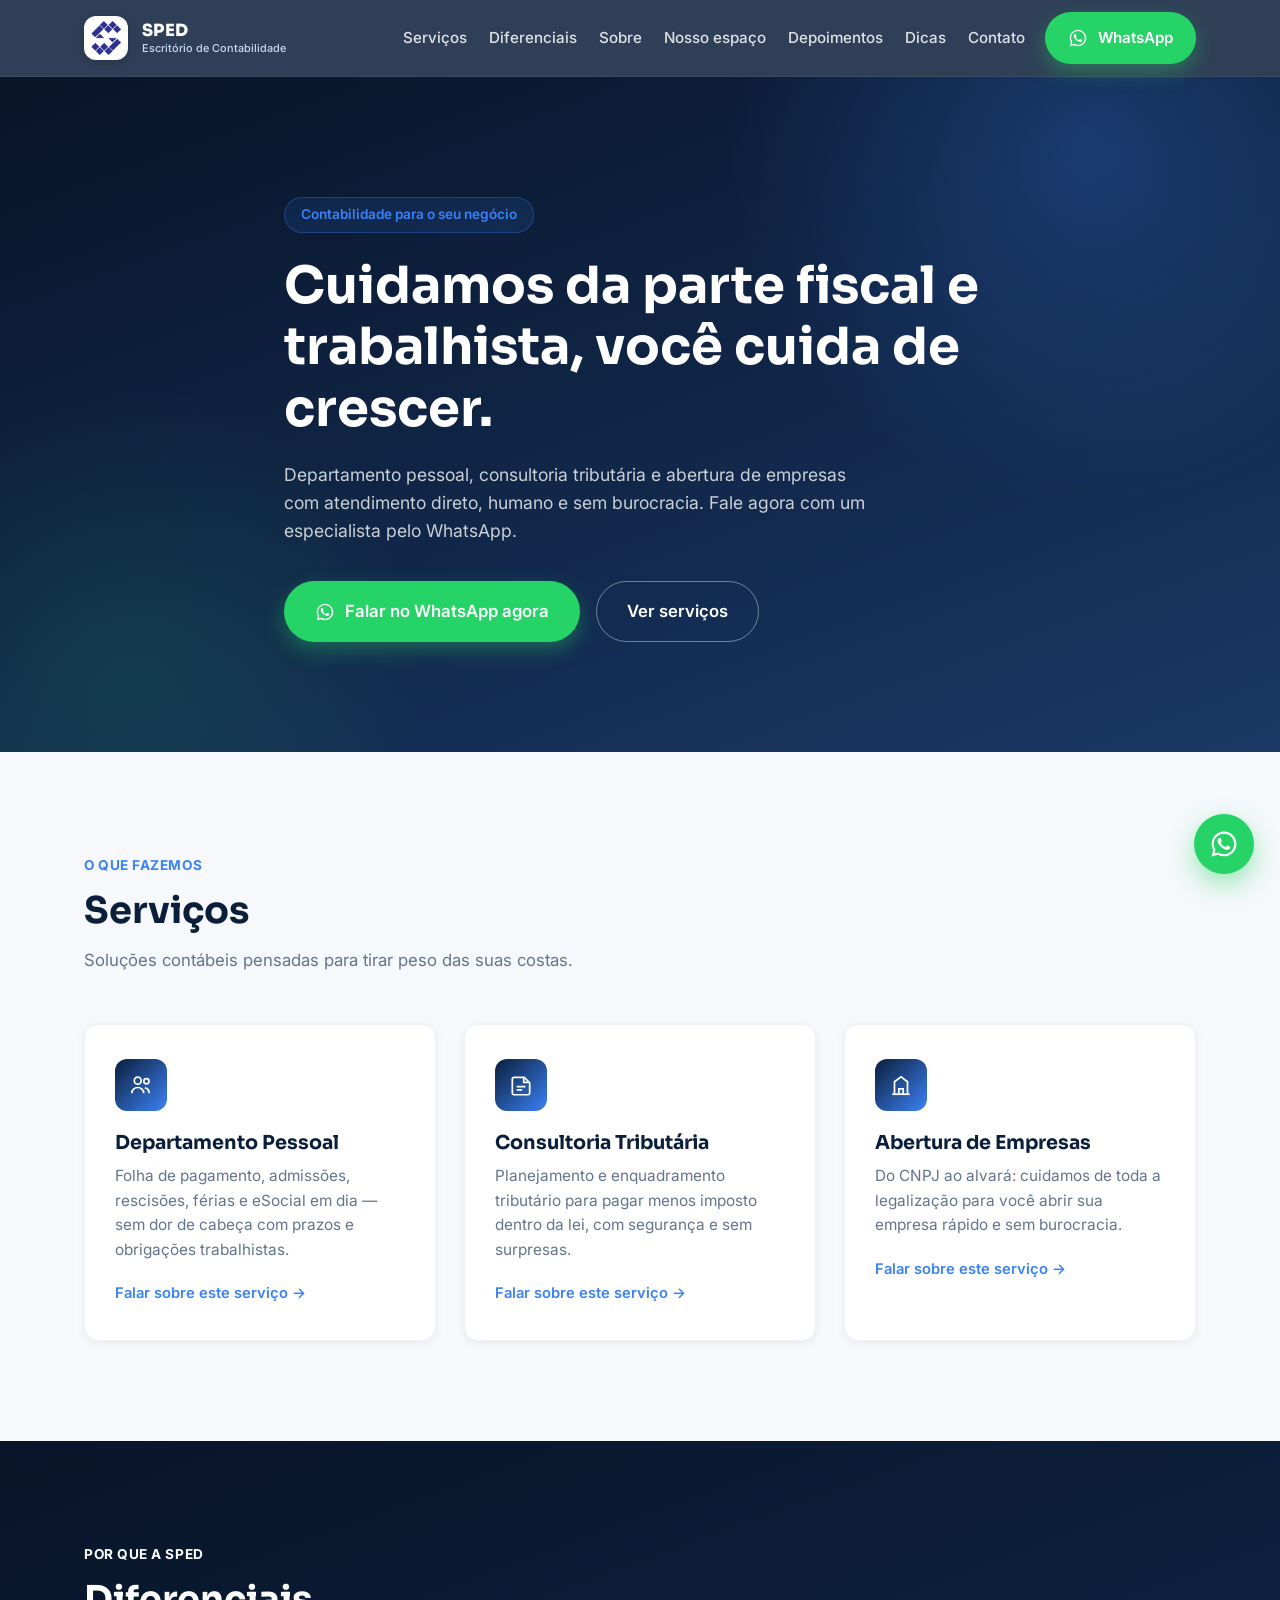
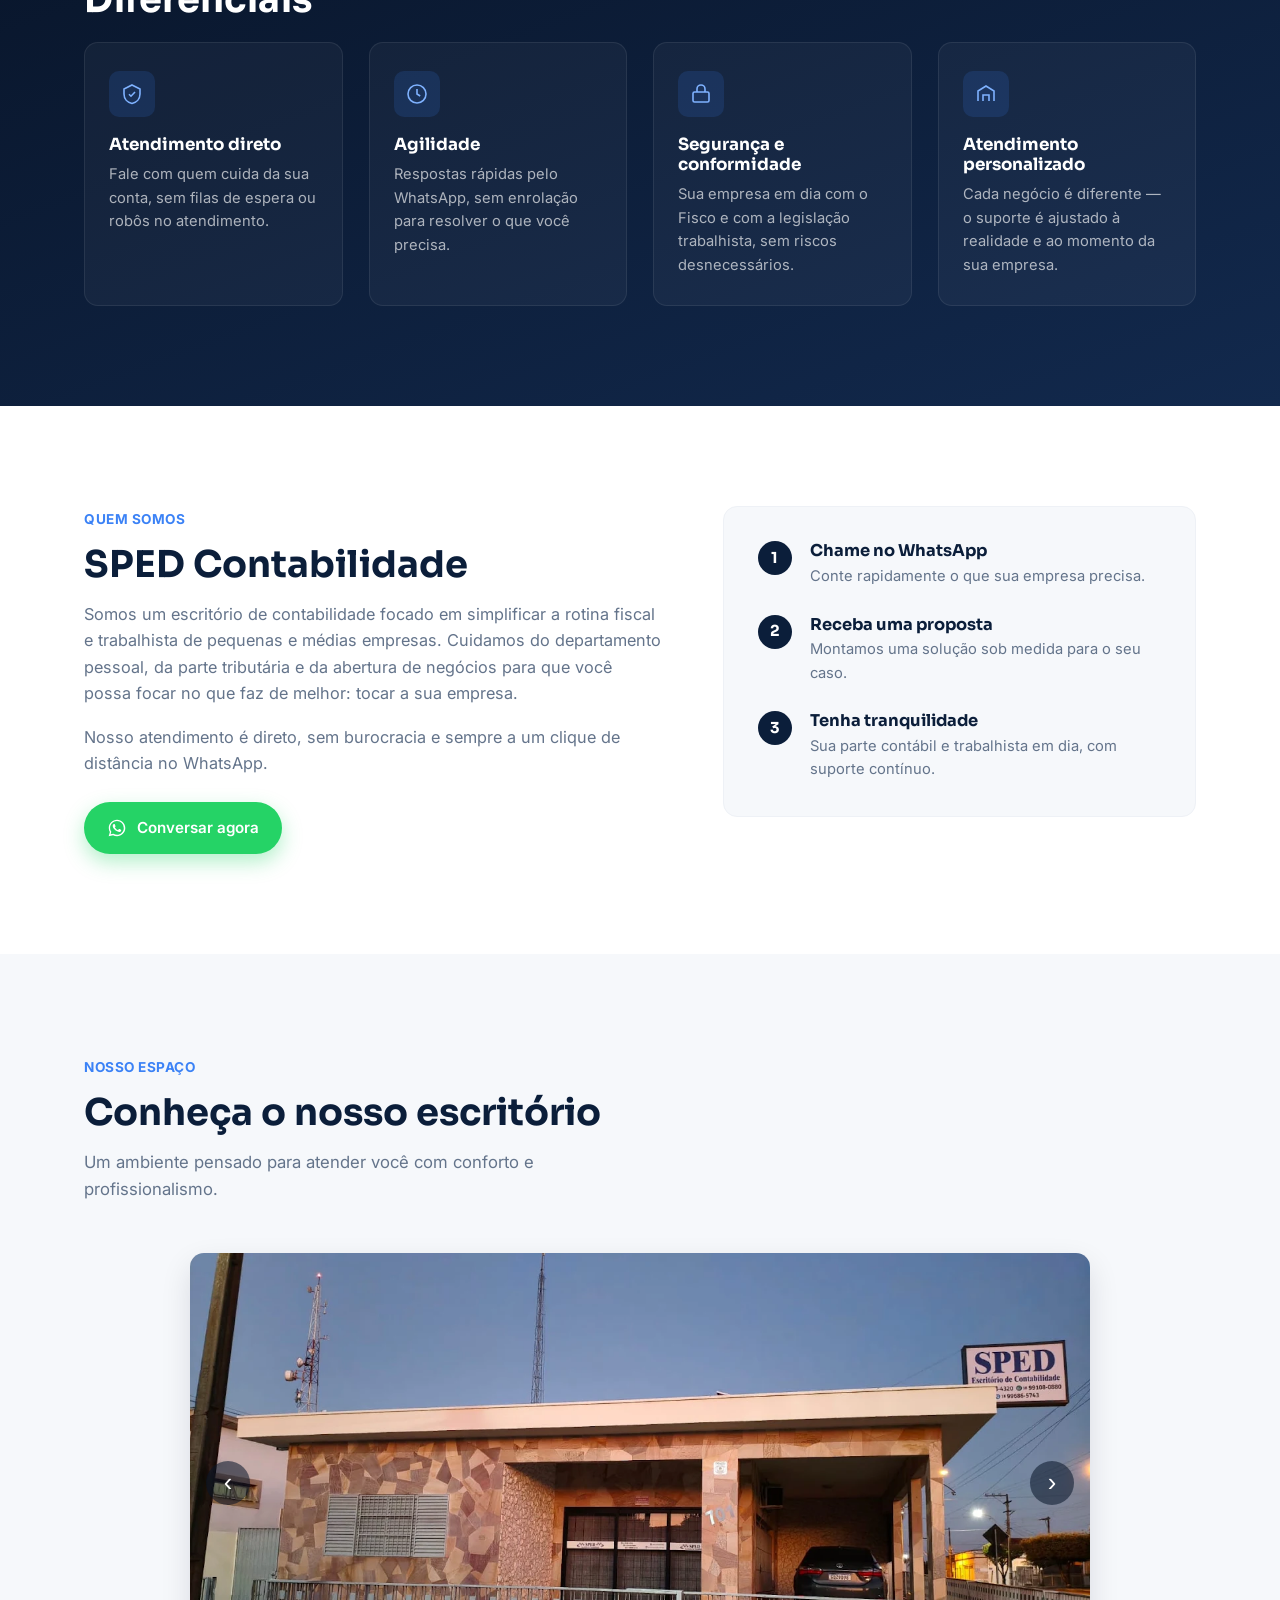
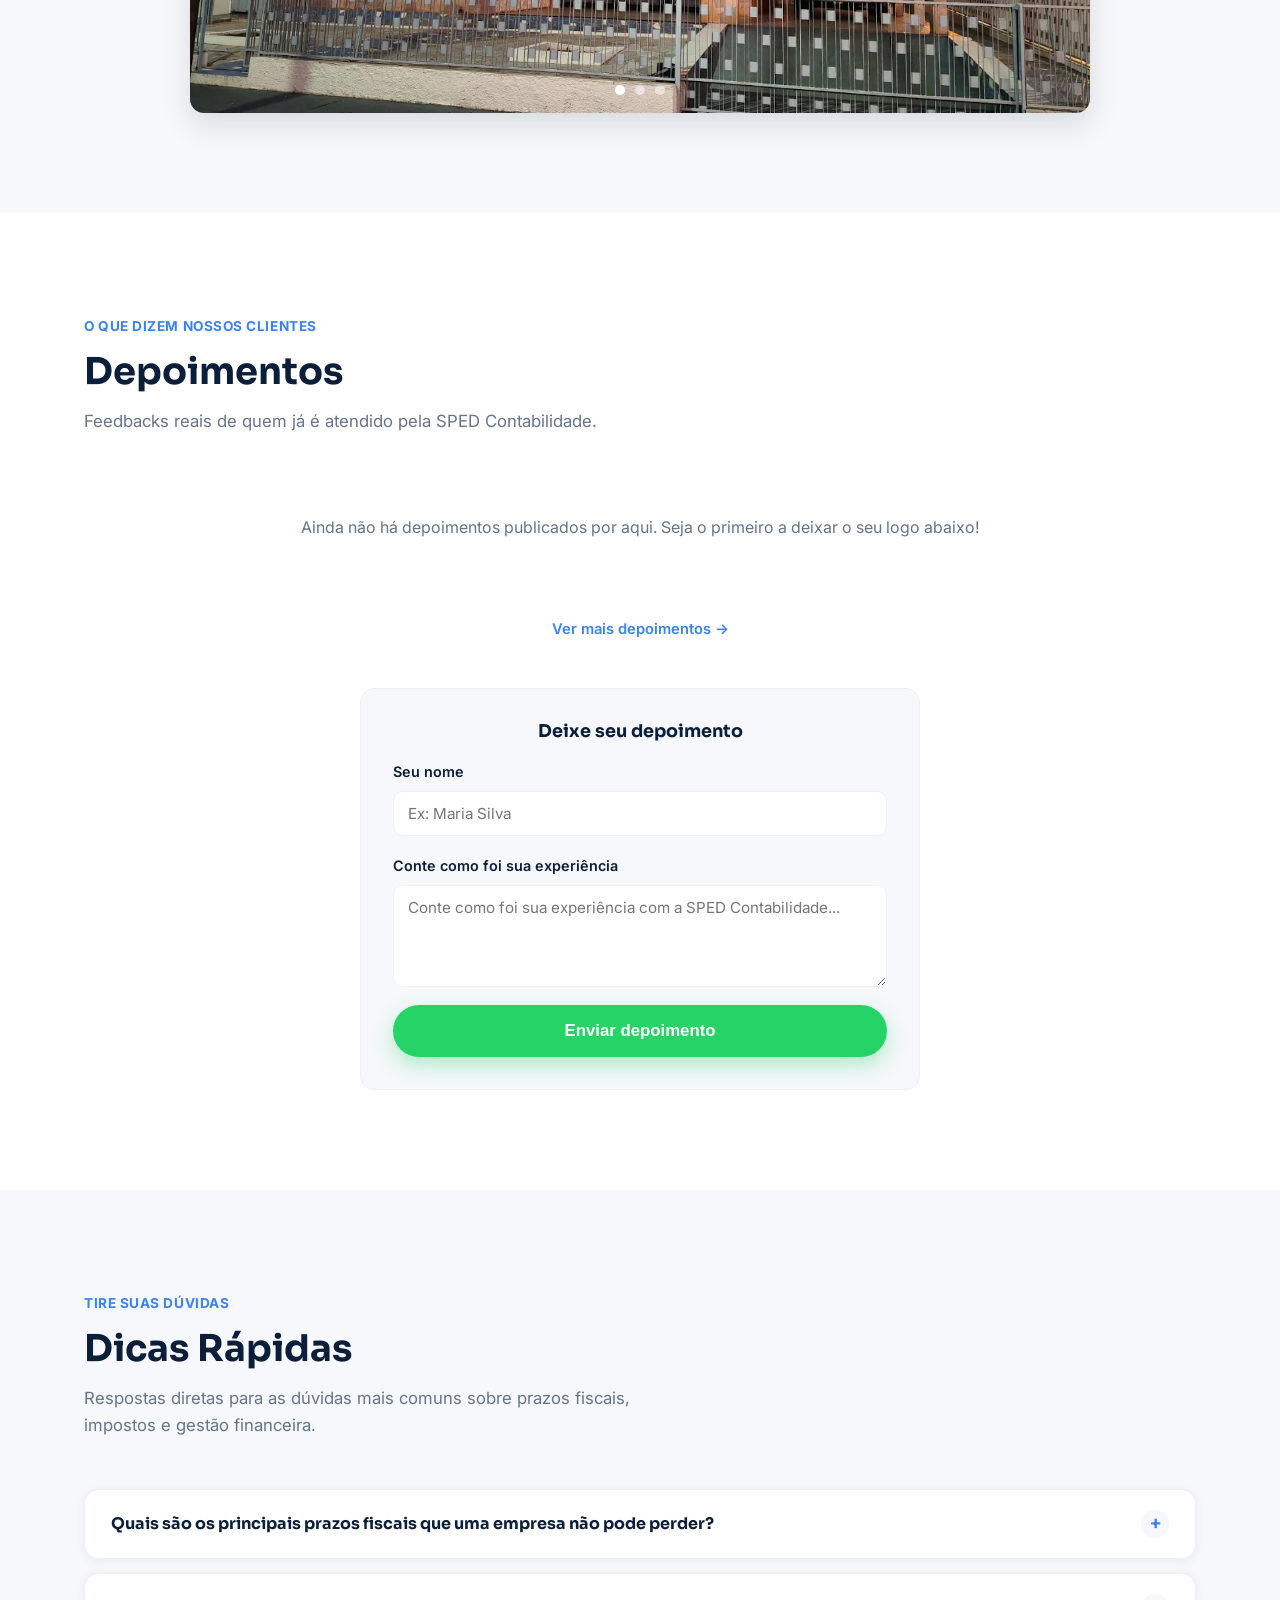
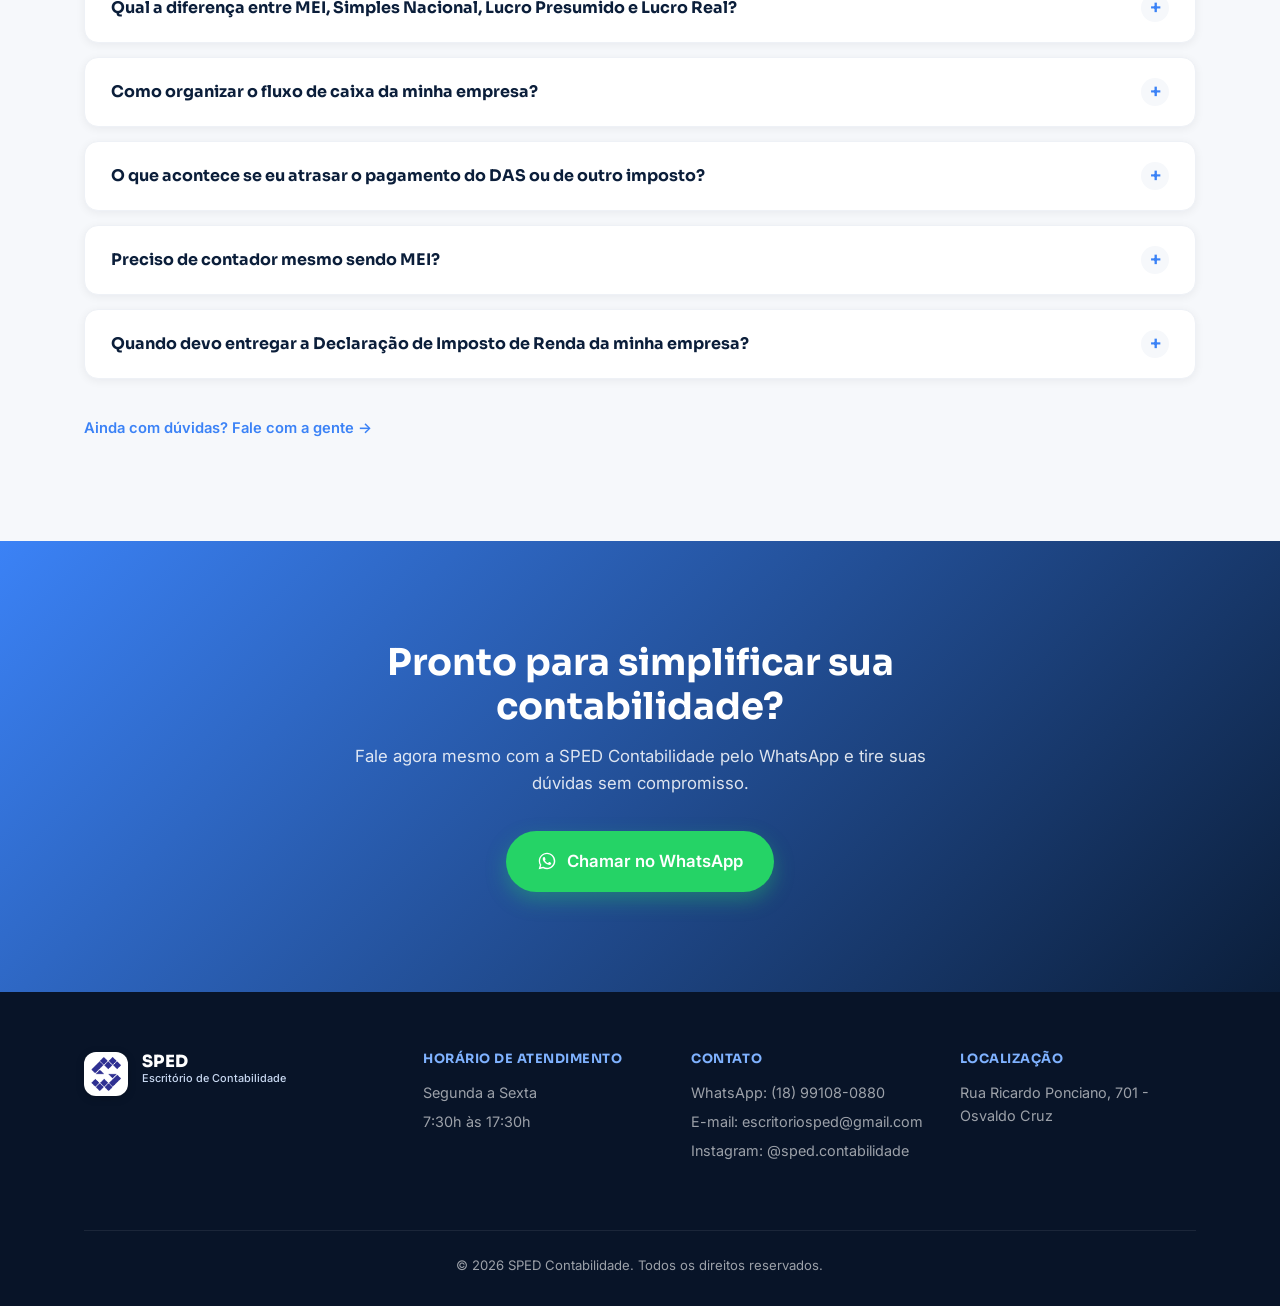
==== index.html @ 9be1713f "Primeiro Commit - SPED" ====
<!DOCTYPE html>
<html lang="pt-BR">

<head>
  <meta charset="UTF-8">
  <meta name="viewport" content="width=device-width, initial-scale=1.0">
  <title>SPED Contabilidade | Contabilidade, Departamento Pessoal e Abertura de Empresas</title>
  <meta name="description"
    content="SPED Contabilidade: departamento pessoal, consultoria tributária e abertura de empresas com atendimento direto pelo WhatsApp.">
  <link rel="icon" href="assets/img/favicon.png" type="image/png">
  <link rel="preconnect" href="https://fonts.googleapis.com">
  <link rel="preconnect" href="https://fonts.gstatic.com" crossorigin>
  <link href="https://fonts.googleapis.com/css2?family=Sora:wght@600;700;800&family=Inter:wght@400;500;600&display=swap"
    rel="stylesheet">
  <link rel="stylesheet" href="css/style.css">
  <script type="application/ld+json">
{
  "@context": "https://schema.org",
  "@type": "FAQPage",
  "mainEntity": [
    {
      "@type": "Question",
      "name": "Quais são os principais prazos fiscais que uma empresa não pode perder?",
      "acceptedAnswer": {
        "@type": "Answer",
        "text": "O DAS do Simples Nacional vence todo dia 20, o FGTS até o dia 7 e a DCTFWeb e o eSocial têm prazos mensais específicos. Perder essas datas gera multa e juros — por isso vale ter um contador acompanhando o calendário fiscal da sua empresa."
      }
    },
    {
      "@type": "Question",
      "name": "Qual a diferença entre MEI, Simples Nacional, Lucro Presumido e Lucro Real?",
      "acceptedAnswer": {
        "@type": "Answer",
        "text": "São regimes tributários com regras e limites de faturamento diferentes. O MEI é para quem fatura até R$ 81 mil por ano; o Simples Nacional atende empresas de menor porte com alíquotas reduzidas; Lucro Presumido e Lucro Real são indicados para empresas maiores. Escolher o enquadramento certo pode representar uma economia real de impostos."
      }
    },
    {
      "@type": "Question",
      "name": "Como organizar o fluxo de caixa da minha empresa?",
      "acceptedAnswer": {
        "@type": "Answer",
        "text": "Separe as contas pessoais das da empresa, registre todas as entradas e saídas diariamente e projete os próximos 30 a 60 dias. Isso evita surpresas no caixa e ajuda a planejar pagamentos e investimentos com mais segurança."
      }
    },
    {
      "@type": "Question",
      "name": "O que acontece se eu atrasar o pagamento do DAS ou de outro imposto?",
      "acceptedAnswer": {
        "@type": "Answer",
        "text": "Incidem multa de mora (que pode chegar a 20% do valor) e juros pela taxa Selic, além do risco de exclusão do Simples Nacional em caso de atrasos recorrentes. Quanto antes regularizar, menor o valor final a pagar."
      }
    },
    {
      "@type": "Question",
      "name": "Preciso de contador mesmo sendo MEI?",
      "acceptedAnswer": {
        "@type": "Answer",
        "text": "Não é obrigatório, mas é altamente recomendado. Um contador ajuda a evitar erros na Declaração Anual do MEI (DASN-SIMEI), identifica o momento certo de migrar para outro regime e evita problemas com o Fisco."
      }
    },
    {
      "@type": "Question",
      "name": "Quando devo entregar a Declaração de Imposto de Renda da minha empresa?",
      "acceptedAnswer": {
        "@type": "Answer",
        "text": "A ECF (Escrituração Contábil Fiscal) geralmente é entregue até o último dia útil de julho do ano seguinte ao ano-calendário. Empresas do Simples Nacional têm declarações próprias com prazos ao longo do ano — o ideal é ter um contador cuidando desse calendário para você."
      }
    }
  ]
}
</script>
</head>

<body>

  <header class="site-header" id="header">
    <div class="container header-inner">
      <a href="#topo" class="logo">
        <span class="logo-badge">
          <img src="assets/img/logo-mark-real.png" alt="" class="logo-icon">
        </span>
        <span class="logo-text-group">
          <span class="logo-title">SPED</span>
          <span class="logo-subtitle">Escritório de Contabilidade</span>
        </span>
      </a>

      <nav class="main-nav" id="main-nav">
        <a href="#servicos">Serviços</a>
        <a href="#diferenciais">Diferenciais</a>
        <a href="#sobre">Sobre</a>
        <a href="#galeria">Nosso espaço</a>
        <a href="#depoimentos">Depoimentos</a>
        <a href="#dicas">Dicas</a>
        <a href="#contato">Contato</a>
      </nav>

      <a href="#" class="btn btn-whatsapp btn-header" data-whatsapp-btn
        data-message="Olá! Vim pelo site e gostaria de falar com a SPED Contabilidade.">
        <svg class="icon-wa" viewBox="0 0 24 24" fill="currentColor" aria-hidden="true">
          <path
            d="M12.04 2C6.58 2 2.13 6.45 2.13 11.91c0 1.75.46 3.46 1.33 4.96L2 22l5.25-1.38a9.9 9.9 0 0 0 4.79 1.22h.01c5.46 0 9.91-4.45 9.91-9.91C21.96 6.45 17.5 2 12.04 2zm0 18.13c-1.5 0-2.97-.4-4.25-1.16l-.3-.18-3.12.82.83-3.04-.2-.31a8.18 8.18 0 0 1-1.26-4.35c0-4.52 3.68-8.2 8.2-8.2 2.19 0 4.25.85 5.8 2.4a8.14 8.14 0 0 1 2.4 5.8c0 4.52-3.68 8.22-8.1 8.22zm4.5-6.14c-.25-.12-1.47-.72-1.7-.8-.23-.09-.4-.12-.56.12-.17.25-.65.8-.8.96-.15.17-.3.19-.55.06-.25-.12-1.06-.39-2.02-1.24-.75-.66-1.25-1.48-1.4-1.73-.15-.25-.02-.38.11-.5.11-.11.25-.3.37-.44.12-.15.16-.25.25-.42.08-.17.04-.31-.02-.44-.06-.12-.56-1.36-.77-1.86-.2-.48-.41-.42-.56-.43h-.48c-.17 0-.44.06-.67.31-.23.25-.87.85-.87 2.08 0 1.23.9 2.42 1.02 2.58.12.17 1.77 2.7 4.29 3.79.6.26 1.07.42 1.43.53.6.19 1.15.16 1.58.1.48-.07 1.47-.6 1.68-1.18.21-.58.21-1.07.15-1.18-.06-.11-.23-.17-.48-.29z" />
        </svg>
        <span>WhatsApp</span>
      </a>

      <button class="nav-toggle" id="nav-toggle" aria-label="Abrir menu" aria-expanded="false">
        <span></span><span></span><span></span>
      </button>
    </div>
  </header>

  <main id="topo">

    <!-- HERO -->
    <section class="hero">
      <div class="hero-bg" aria-hidden="true"></div>
      <div class="container hero-inner">
        <span class="eyebrow">Contabilidade para o seu negócio</span>
        <h1>Cuidamos da parte fiscal e trabalhista, você cuida de crescer.</h1>
        <p class="hero-sub">
          Departamento pessoal, consultoria tributária e abertura de empresas com atendimento
          direto, humano e sem burocracia. Fale agora com um especialista pelo WhatsApp.
        </p>
        <div class="hero-actions">
          <a href="#" class="btn btn-whatsapp btn-lg" data-whatsapp-btn
            data-message="Olá! Vim pelo site e gostaria de saber mais sobre os serviços da SPED Contabilidade.">
            <svg class="icon-wa" viewBox="0 0 24 24" fill="currentColor" aria-hidden="true">
              <path
                d="M12.04 2C6.58 2 2.13 6.45 2.13 11.91c0 1.75.46 3.46 1.33 4.96L2 22l5.25-1.38a9.9 9.9 0 0 0 4.79 1.22h.01c5.46 0 9.91-4.45 9.91-9.91C21.96 6.45 17.5 2 12.04 2zm0 18.13c-1.5 0-2.97-.4-4.25-1.16l-.3-.18-3.12.82.83-3.04-.2-.31a8.18 8.18 0 0 1-1.26-4.35c0-4.52 3.68-8.2 8.2-8.2 2.19 0 4.25.85 5.8 2.4a8.14 8.14 0 0 1 2.4 5.8c0 4.52-3.68 8.22-8.1 8.22zm4.5-6.14c-.25-.12-1.47-.72-1.7-.8-.23-.09-.4-.12-.56.12-.17.25-.65.8-.8.96-.15.17-.3.19-.55.06-.25-.12-1.06-.39-2.02-1.24-.75-.66-1.25-1.48-1.4-1.73-.15-.25-.02-.38.11-.5.11-.11.25-.3.37-.44.12-.15.16-.25.25-.42.08-.17.04-.31-.02-.44-.06-.12-.56-1.36-.77-1.86-.2-.48-.41-.42-.56-.43h-.48c-.17 0-.44.06-.67.31-.23.25-.87.85-.87 2.08 0 1.23.9 2.42 1.02 2.58.12.17 1.77 2.7 4.29 3.79.6.26 1.07.42 1.43.53.6.19 1.15.16 1.58.1.48-.07 1.47-.6 1.68-1.18.21-.58.21-1.07.15-1.18-.06-.11-.23-.17-.48-.29z" />
            </svg>
            <span>Falar no WhatsApp agora</span>
          </a>
          <a href="#servicos" class="btn btn-ghost btn-lg">Ver serviços</a>
        </div>
      </div>
    </section>

    <!-- SERVIÇOS -->
    <section class="servicos" id="servicos">
      <div class="container">
        <span class="section-tag">O que fazemos</span>
        <h2>Serviços</h2>
        <p class="section-sub">Soluções contábeis pensadas para tirar peso das suas costas.</p>

        <div class="cards-grid">

          <article class="card">
            <div class="card-icon">
              <svg viewBox="0 0 24 24" fill="none" stroke="currentColor" stroke-width="1.6" aria-hidden="true">
                <circle cx="9" cy="8" r="3.2" />
                <path d="M3.5 19.5c0-3 2.5-5.2 5.5-5.2s5.5 2.2 5.5 5.2" />
                <circle cx="17" cy="8.5" r="2.4" />
                <path d="M15.5 14.6c2.4.4 4 2.4 4 4.9" />
              </svg>
            </div>
            <h3>Departamento Pessoal</h3>
            <p>Folha de pagamento, admissões, rescisões, férias e eSocial em dia — sem dor de cabeça com prazos e
              obrigações trabalhistas.</p>
            <a href="#" class="card-link" data-whatsapp-btn
              data-message="Olá! Quero saber mais sobre o serviço de Departamento Pessoal.">Falar sobre este serviço
              →</a>
          </article>

          <article class="card">
            <div class="card-icon">
              <svg viewBox="0 0 24 24" fill="none" stroke="currentColor" stroke-width="1.6" aria-hidden="true">
                <path
                  d="M4 19.5V6.5a1.5 1.5 0 0 1 1.5-1.5H15l5 5v9.5a1.5 1.5 0 0 1-1.5 1.5h-13A1.5 1.5 0 0 1 4 19.5Z" />
                <path d="M14.5 5v4.5H19" />
                <path d="M8 13.5h8M8 16.5h5" />
              </svg>
            </div>
            <h3>Consultoria Tributária</h3>
            <p>Planejamento e enquadramento tributário para pagar menos imposto dentro da lei, com segurança e sem
              surpresas.</p>
            <a href="#" class="card-link" data-whatsapp-btn
              data-message="Olá! Quero saber mais sobre Consultoria Tributária.">Falar sobre este serviço →</a>
          </article>

          <article class="card">
            <div class="card-icon">
              <svg viewBox="0 0 24 24" fill="none" stroke="currentColor" stroke-width="1.6" aria-hidden="true">
                <path d="M4 20.5h16" />
                <path d="M6 20.5V9l6-4.5 6 4.5v11.5" />
                <path d="M10 20.5v-5h4v5" />
              </svg>
            </div>
            <h3>Abertura de Empresas</h3>
            <p>Do CNPJ ao alvará: cuidamos de toda a legalização para você abrir sua empresa rápido e sem burocracia.
            </p>
            <a href="#" class="card-link" data-whatsapp-btn
              data-message="Olá! Quero saber mais sobre Abertura de Empresas.">Falar sobre este serviço →</a>
          </article>

        </div>
      </div>
    </section>

    <!-- DIFERENCIAIS -->
    <section class="diferenciais" id="diferenciais">
      <div class="container">
        <span class="section-tag section-tag-light">Por que a SPED</span>
        <h2>Diferenciais</h2>

        <div class="diff-grid">
          <div class="diff-item">
            <div class="diff-icon">
              <svg viewBox="0 0 24 24" fill="none" stroke="currentColor" stroke-width="1.6">
                <path d="M12 3l8 4v5c0 5-3.5 8.5-8 9.5-4.5-1-8-4.5-8-9.5V7l8-4Z" />
                <path d="M9 12.2l2 2 4-4.2" />
              </svg>
            </div>
            <h3>Atendimento direto</h3>
            <p>Fale com quem cuida da sua conta, sem filas de espera ou robôs no atendimento.</p>
          </div>

          <div class="diff-item">
            <div class="diff-icon">
              <svg viewBox="0 0 24 24" fill="none" stroke="currentColor" stroke-width="1.6">
                <circle cx="12" cy="12" r="9" />
                <path d="M12 7v5l3.2 2" />
              </svg>
            </div>
            <h3>Agilidade</h3>
            <p>Respostas rápidas pelo WhatsApp, sem enrolação para resolver o que você precisa.</p>
          </div>

          <div class="diff-item">
            <div class="diff-icon">
              <svg viewBox="0 0 24 24" fill="none" stroke="currentColor" stroke-width="1.6">
                <rect x="4" y="10" width="16" height="10" rx="1.5" />
                <path d="M8 10V7a4 4 0 0 1 8 0v3" />
              </svg>
            </div>
            <h3>Segurança e conformidade</h3>
            <p>Sua empresa em dia com o Fisco e com a legislação trabalhista, sem riscos desnecessários.</p>
          </div>

          <div class="diff-item">
            <div class="diff-icon">
              <svg viewBox="0 0 24 24" fill="none" stroke="currentColor" stroke-width="1.6">
                <path d="M4 19V9l8-5 8 5v10" />
                <path d="M9 19v-6h6v6" />
              </svg>
            </div>
            <h3>Atendimento personalizado</h3>
            <p>Cada negócio é diferente — o suporte é ajustado à realidade e ao momento da sua empresa.</p>
          </div>
        </div>
      </div>
    </section>

    <!-- SOBRE -->
    <section class="sobre" id="sobre">
      <div class="container">

        <div class="sobre-inner">
          <div class="sobre-text">
            <span class="section-tag">Quem somos</span>
            <h2>SPED Contabilidade</h2>
            <p>
              Somos um escritório de contabilidade focado em simplificar a rotina fiscal e trabalhista
              de pequenas e médias empresas. Cuidamos do departamento pessoal, da parte tributária e da
              abertura de negócios para que você possa focar no que faz de melhor: tocar a sua empresa.
            </p>
            <p>
              Nosso atendimento é direto, sem burocracia e sempre a um clique de distância no WhatsApp.
            </p>
            <a href="#" class="btn btn-whatsapp" data-whatsapp-btn
              data-message="Olá! Gostaria de conhecer melhor a SPED Contabilidade.">
              <svg class="icon-wa" viewBox="0 0 24 24" fill="currentColor" aria-hidden="true">
                <path
                  d="M12.04 2C6.58 2 2.13 6.45 2.13 11.91c0 1.75.46 3.46 1.33 4.96L2 22l5.25-1.38a9.9 9.9 0 0 0 4.79 1.22h.01c5.46 0 9.91-4.45 9.91-9.91C21.96 6.45 17.5 2 12.04 2zm0 18.13c-1.5 0-2.97-.4-4.25-1.16l-.3-.18-3.12.82.83-3.04-.2-.31a8.18 8.18 0 0 1-1.26-4.35c0-4.52 3.68-8.2 8.2-8.2 2.19 0 4.25.85 5.8 2.4a8.14 8.14 0 0 1 2.4 5.8c0 4.52-3.68 8.22-8.1 8.22zm4.5-6.14c-.25-.12-1.47-.72-1.7-.8-.23-.09-.4-.12-.56.12-.17.25-.65.8-.8.96-.15.17-.3.19-.55.06-.25-.12-1.06-.39-2.02-1.24-.75-.66-1.25-1.48-1.4-1.73-.15-.25-.02-.38.11-.5.11-.11.25-.3.37-.44.12-.15.16-.25.25-.42.08-.17.04-.31-.02-.44-.06-.12-.56-1.36-.77-1.86-.2-.48-.41-.42-.56-.43h-.48c-.17 0-.44.06-.67.31-.23.25-.87.85-.87 2.08 0 1.23.9 2.42 1.02 2.58.12.17 1.77 2.7 4.29 3.79.6.26 1.07.42 1.43.53.6.19 1.15.16 1.58.1.48-.07 1.47-.6 1.68-1.18.21-.58.21-1.07.15-1.18-.06-.11-.23-.17-.48-.29z" />
              </svg>
              <span>Conversar agora</span>
            </a>
          </div>

          <div class="sobre-steps">
            <div class="step">
              <span class="step-num">1</span>
              <div>
                <h4>Chame no WhatsApp</h4>
                <p>Conte rapidamente o que sua empresa precisa.</p>
              </div>
            </div>
            <div class="step">
              <span class="step-num">2</span>
              <div>
                <h4>Receba uma proposta</h4>
                <p>Montamos uma solução sob medida para o seu caso.</p>
              </div>
            </div>
            <div class="step">
              <span class="step-num">3</span>
              <div>
                <h4>Tenha tranquilidade</h4>
                <p>Sua parte contábil e trabalhista em dia, com suporte contínuo.</p>
              </div>
            </div>
          </div>
        </div>
      </div>
    </section>

    <!-- GALERIA / CARROSSEL -->
    <section class="galeria" id="galeria">
      <div class="container">
        <span class="section-tag">Nosso espaço</span>
        <h2>Conheça o nosso escritório</h2>
        <p class="section-sub">Um ambiente pensado para atender você com conforto e profissionalismo.</p>

        <div class="carrossel" id="carrossel">
          <div class="carrossel-track" id="carrossel-track">
            <div class="carrossel-slide">
              <img src="assets/img/frente-escritorio.png" alt="Fachada do escritório SPED Contabilidade" loading="lazy">
            </div>
            <div class="carrossel-slide">
              <img src="assets/img/nosso-time.jpg" alt="Equipe da SPED Contabilidade" loading="lazy">
            </div>
            <div class="carrossel-slide">
              <img src="assets/img/banner-vertical.png" alt="Recepção do escritório SPED Contabilidade" loading="lazy">
            </div>
          </div>

          <button class="carrossel-btn carrossel-prev" id="carrossel-prev" aria-label="Foto anterior">‹</button>
          <button class="carrossel-btn carrossel-next" id="carrossel-next" aria-label="Próxima foto">›</button>

          <div class="carrossel-dots" id="carrossel-dots">
            <button class="carrossel-dot active" data-index="0" aria-label="Ir para foto 1"></button>
            <button class="carrossel-dot" data-index="1" aria-label="Ir para foto 2"></button>
            <button class="carrossel-dot" data-index="2" aria-label="Ir para foto 3"></button>
          </div>
        </div>
      </div>
    </section>

    <!-- DEPOIMENTOS -->
    <section class="depoimentos" id="depoimentos">
      <div class="container">
        <span class="section-tag">O que dizem nossos clientes</span>
        <h2>Depoimentos</h2>
        <p class="section-sub">Feedbacks reais de quem já é atendido pela SPED Contabilidade.</p>

        <div class="depoimentos-grid" id="depoimentos-grid">
          <p class="depoimentos-empty" id="depoimentos-empty">Ainda não há depoimentos publicados por aqui. Seja o
            primeiro a deixar o seu logo abaixo!</p>
        </div>

        <button type="button" class="card-link depoimentos-ver-mais" id="depoimentos-ver-mais" hidden>Ver mais
          depoimentos →</button>

        <div class="depoimento-form-box">
          <h3>Deixe seu depoimento</h3>
          <form id="depoimento-form" class="depoimento-form">
            <div class="depoimento-field">
              <label for="depoimento-nome">Seu nome</label>
              <input type="text" id="depoimento-nome" placeholder="Ex: Maria Silva" required>
            </div>
            <div class="depoimento-field">
              <label for="depoimento-texto">Conte como foi sua experiência</label>
              <textarea id="depoimento-texto" rows="4"
                placeholder="Conte como foi sua experiência com a SPED Contabilidade..." required></textarea>
            </div>
            <button type="submit" class="btn btn-whatsapp btn-lg depoimento-btn">Enviar depoimento</button>
          </form>
          <p class="depoimento-form-status" id="depoimento-form-status" hidden>Obrigado! Seu depoimento foi enviado.
          </p>
        </div>
      </div>
    </section>

    <!-- DICAS RÁPIDAS / FAQ -->
    <section class="dicas">
      <div class="container">
        <span class="section-tag">Tire suas dúvidas</span>
        <h2>Dicas Rápidas</h2>
        <p class="section-sub">Respostas diretas para as dúvidas mais comuns sobre prazos fiscais, impostos e gestão
          financeira.</p>

        <div class="faq-list">
          <details class="faq-item">
            <summary>Quais são os principais prazos fiscais que uma empresa não pode perder?<span
                class="faq-icon">+</span></summary>
            <p>O DAS do Simples Nacional vence todo dia 20, o FGTS até o dia 7 e a DCTFWeb e o eSocial têm prazos
              mensais específicos. Perder essas datas gera multa e juros — por isso vale ter um contador acompanhando o
              calendário fiscal da sua empresa.</p>
          </details>

          <details class="faq-item">
            <summary>Qual a diferença entre MEI, Simples Nacional, Lucro Presumido e Lucro Real?<span
                class="faq-icon">+</span></summary>
            <p>São regimes tributários com regras e limites de faturamento diferentes. O MEI é para quem fatura até R$
              81 mil por ano; o Simples Nacional atende empresas de menor porte com alíquotas reduzidas; Lucro Presumido
              e Lucro Real são indicados para empresas maiores. Escolher o enquadramento certo pode representar uma
              economia real de impostos.</p>
          </details>

          <details class="faq-item">
            <summary>Como organizar o fluxo de caixa da minha empresa?<span class="faq-icon">+</span></summary>
            <p>Separe as contas pessoais das da empresa, registre todas as entradas e saídas diariamente e projete os
              próximos 30 a 60 dias. Isso evita surpresas no caixa e ajuda a planejar pagamentos e investimentos com
              mais segurança.</p>
          </details>

          <details class="faq-item">
            <summary>O que acontece se eu atrasar o pagamento do DAS ou de outro imposto?<span class="faq-icon">+</span>
            </summary>
            <p>Incidem multa de mora (que pode chegar a 20% do valor) e juros pela taxa Selic, além do risco de exclusão
              do Simples Nacional em caso de atrasos recorrentes. Quanto antes regularizar, menor o valor final a pagar.
            </p>
          </details>

          <details class="faq-item">
            <summary>Preciso de contador mesmo sendo MEI?<span class="faq-icon">+</span></summary>
            <p>Não é obrigatório, mas é altamente recomendado. Um contador ajuda a evitar erros na Declaração Anual do
              MEI (DASN-SIMEI), identifica o momento certo de migrar para outro regime e evita problemas com o Fisco.
            </p>
          </details>

          <details class="faq-item">
            <summary>Quando devo entregar a Declaração de Imposto de Renda da minha empresa?<span
                class="faq-icon">+</span></summary>
            <p>A ECF (Escrituração Contábil Fiscal) geralmente é entregue até o último dia útil de julho do ano seguinte
              ao ano-calendário. Empresas do Simples Nacional têm declarações próprias com prazos ao longo do ano — o
              ideal é ter um contador cuidando desse calendário para você.</p>
          </details>
        </div>

        <a href="#" class="card-link" data-whatsapp-btn
          data-message="Olá! Vi as dicas no site e gostaria de tirar uma dúvida sobre a minha empresa.">Ainda com
          dúvidas? Fale com a gente →</a>
      </div>
    </section>

    <!-- CTA FINAL -->
    <section class="cta-final" id="contato">
      <div class="container cta-final-inner">
        <h2>Pronto para simplificar sua contabilidade?</h2>
        <p>Fale agora mesmo com a SPED Contabilidade pelo WhatsApp e tire suas dúvidas sem compromisso.</p>
        <a href="#" class="btn btn-whatsapp btn-lg" data-whatsapp-btn
          data-message="Olá! Gostaria de falar com a SPED Contabilidade sobre meus serviços contábeis.">
          <svg class="icon-wa" viewBox="0 0 24 24" fill="currentColor" aria-hidden="true">
            <path
              d="M12.04 2C6.58 2 2.13 6.45 2.13 11.91c0 1.75.46 3.46 1.33 4.96L2 22l5.25-1.38a9.9 9.9 0 0 0 4.79 1.22h.01c5.46 0 9.91-4.45 9.91-9.91C21.96 6.45 17.5 2 12.04 2zm0 18.13c-1.5 0-2.97-.4-4.25-1.16l-.3-.18-3.12.82.83-3.04-.2-.31a8.18 8.18 0 0 1-1.26-4.35c0-4.52 3.68-8.2 8.2-8.2 2.19 0 4.25.85 5.8 2.4a8.14 8.14 0 0 1 2.4 5.8c0 4.52-3.68 8.22-8.1 8.22zm4.5-6.14c-.25-.12-1.47-.72-1.7-.8-.23-.09-.4-.12-.56.12-.17.25-.65.8-.8.96-.15.17-.3.19-.55.06-.25-.12-1.06-.39-2.02-1.24-.75-.66-1.25-1.48-1.4-1.73-.15-.25-.02-.38.11-.5.11-.11.25-.3.37-.44.12-.15.16-.25.25-.42.08-.17.04-.31-.02-.44-.06-.12-.56-1.36-.77-1.86-.2-.48-.41-.42-.56-.43h-.48c-.17 0-.44.06-.67.31-.23.25-.87.85-.87 2.08 0 1.23.9 2.42 1.02 2.58.12.17 1.77 2.7 4.29 3.79.6.26 1.07.42 1.43.53.6.19 1.15.16 1.58.1.48-.07 1.47-.6 1.68-1.18.21-.58.21-1.07.15-1.18-.06-.11-.23-.17-.48-.29z" />
          </svg>
          <span>Chamar no WhatsApp</span>
        </a>
      </div>
    </section>

  </main>

  <footer class="site-footer">
    <div class="container footer-inner">
      <div class="footer-brand logo">
        <span class="logo-badge">
          <img src="assets/img/logo-mark-real.png" alt="" class="logo-icon">
        </span>
        <span class="logo-text-group">
          <span class="logo-title">SPED</span>
          <span class="logo-subtitle">Escritório de Contabilidade</span>
        </span>
      </div>

      <div class="footer-col">
        <h4 class="footer-col-title">Horário de atendimento</h4>
        <p>Segunda a Sexta</p>
        <p>7:30h às 17:30h</p>
      </div>

      <div class="footer-col">
        <h4 class="footer-col-title">Contato</h4>
        <p>WhatsApp: (18) 99108-0880</p>
        <p>E-mail: <span data-placeholder>escritoriosped@gmail.com</span></p>
        <p>Instagram: @sped.contabilidade</p>
      </div>

      <div class="footer-col">
        <h4 class="footer-col-title">Localização</h4>
        <p>Rua Ricardo Ponciano, 701 - Osvaldo Cruz</p>
      </div>

      <p class="footer-copy">© <span id="year"></span> SPED Contabilidade. Todos os direitos reservados.</p>
    </div>
  </footer>

  <a href="#" class="wa-float" data-whatsapp-btn data-message="Olá! Vim pelo site da SPED Contabilidade."
    aria-label="Falar no WhatsApp">
    <svg viewBox="0 0 24 24" fill="currentColor" aria-hidden="true">
      <path
        d="M12.04 2C6.58 2 2.13 6.45 2.13 11.91c0 1.75.46 3.46 1.33 4.96L2 22l5.25-1.38a9.9 9.9 0 0 0 4.79 1.22h.01c5.46 0 9.91-4.45 9.91-9.91C21.96 6.45 17.5 2 12.04 2zm0 18.13c-1.5 0-2.97-.4-4.25-1.16l-.3-.18-3.12.82.83-3.04-.2-.31a8.18 8.18 0 0 1-1.26-4.35c0-4.52 3.68-8.2 8.2-8.2 2.19 0 4.25.85 5.8 2.4a8.14 8.14 0 0 1 2.4 5.8c0 4.52-3.68 8.22-8.1 8.22zm4.5-6.14c-.25-.12-1.47-.72-1.7-.8-.23-.09-.4-.12-.56.12-.17.25-.65.8-.8.96-.15.17-.3.19-.55.06-.25-.12-1.06-.39-2.02-1.24-.75-.66-1.25-1.48-1.4-1.73-.15-.25-.02-.38.11-.5.11-.11.25-.3.37-.44.12-.15.16-.25.25-.42.08-.17.04-.31-.02-.44-.06-.12-.56-1.36-.77-1.86-.2-.48-.41-.42-.56-.43h-.48c-.17 0-.44.06-.67.31-.23.25-.87.85-.87 2.08 0 1.23.9 2.42 1.02 2.58.12.17 1.77 2.7 4.29 3.79.6.26 1.07.42 1.43.53.6.19 1.15.16 1.58.1.48-.07 1.47-.6 1.68-1.18.21-.58.21-1.07.15-1.18-.06-.11-.23-.17-.48-.29z" />
    </svg>
  </a>

  <script src="js/script.js"></script>
</body>

</html>
---- css/style.css ----
/* ============ Tokens ============ */
:root {
  --navy-900: #081428;
  --navy-800: #0b1e3a;
  --navy-700: #12294d;
  --navy-600: #1b3866;
  --blue-accent: #3b82f6;
  --white: #ffffff;
  --gray-50: #f6f8fb;
  --gray-100: #eef1f6;
  --gray-500: #64748b;
  --gray-700: #334155;
  --whatsapp: #25d366;
  --whatsapp-dark: #1ebe57;
  --radius: 14px;
  --shadow-sm: 0 2px 10px rgba(8, 20, 40, 0.06);
  --shadow-md: 0 12px 30px rgba(8, 20, 40, 0.12);
  --font-heading: 'Sora', 'Inter', sans-serif;
  --font-body: 'Inter', sans-serif;
}

* { box-sizing: border-box; margin: 0; padding: 0; }

html { scroll-behavior: smooth; overflow-x: hidden; }

body {
  font-family: var(--font-body);
  color: var(--gray-700);
  background: var(--white);
  line-height: 1.6;
  overflow-x: hidden;
}

h1, h2, h3, h4 {
  font-family: var(--font-heading);
  color: var(--navy-800);
  line-height: 1.2;
  font-weight: 700;
}

a { text-decoration: none; color: inherit; }
img { max-width: 100%; display: block; }
ul { list-style: none; }

.container {
  width: 100%;
  max-width: 1160px;
  margin: 0 auto;
  padding: 0 24px;
}

/* ============ Buttons ============ */
.btn {
  display: inline-flex;
  align-items: center;
  gap: 10px;
  padding: 13px 22px;
  border-radius: 999px;
  font-weight: 600;
  font-size: 0.95rem;
  border: 1px solid transparent;
  cursor: pointer;
  transition: transform 0.15s ease, box-shadow 0.15s ease, background 0.15s ease;
  white-space: nowrap;
}
.btn:hover { transform: translateY(-2px); }

.btn-whatsapp {
  background: var(--whatsapp);
  color: var(--white);
  box-shadow: 0 8px 20px rgba(37, 211, 102, 0.35);
}
.btn-whatsapp:hover { background: var(--whatsapp-dark); }

.btn-ghost {
  background: transparent;
  border-color: rgba(255,255,255,0.4);
  color: var(--white);
}
.btn-ghost:hover { background: rgba(255,255,255,0.1); }

.btn-lg { padding: 16px 30px; font-size: 1.05rem; }

.icon-wa { width: 20px; height: 20px; flex-shrink: 0; }

/* ============ Header ============ */
.site-header {
  position: sticky;
  top: 0;
  z-index: 100;
  background: rgba(11, 30, 58, 0.85);
  backdrop-filter: blur(10px);
  border-bottom: 1px solid rgba(255,255,255,0.06);
}

.header-inner {
  display: flex;
  align-items: center;
  justify-content: space-between;
  height: 76px;
  gap: 20px;
}

.logo { display: flex; align-items: center; gap: 14px; }
.logo-badge {
  flex-shrink: 0;
  width: 44px;
  height: 44px;
  border-radius: 12px;
  background: var(--white);
  display: flex;
  align-items: center;
  justify-content: center;
  box-shadow: 0 2px 8px rgba(0,0,0,0.18);
}
.logo-icon { height: 34px; display: block; }
.logo-text-group { display: flex; flex-direction: column; line-height: 1.2; }
.logo-title {
  color: var(--white);
  font-family: var(--font-heading);
  font-weight: 800;
  font-size: 1.05rem;
  letter-spacing: 0.3px;
}
.logo-subtitle {
  color: #c9d9f2;
  font-size: 0.68rem;
  font-weight: 500;
}

.main-nav {
  display: flex;
  gap: 22px;
  margin-left: auto;
}
.main-nav a {
  color: rgba(255,255,255,0.85);
  font-weight: 500;
  font-size: 0.95rem;
  transition: color 0.15s ease;
}
.main-nav a:hover { color: var(--white); }

.btn-header { flex-shrink: 0; }

.nav-toggle {
  display: none;
  flex-direction: column;
  justify-content: center;
  gap: 5px;
  width: 40px;
  height: 40px;
  background: transparent;
  border: none;
  cursor: pointer;
}
.nav-toggle span {
  display: block;
  height: 2px;
  width: 22px;
  background: var(--white);
  border-radius: 2px;
  transition: 0.2s ease;
}

/* ============ Hero ============ */
.hero {
  position: relative;
  background: linear-gradient(160deg, var(--navy-900) 0%, var(--navy-700) 60%, var(--navy-600) 100%);
  padding: 120px 0 110px;
  overflow: hidden;
}
.hero-bg {
  position: absolute;
  inset: 0;
  background:
    radial-gradient(600px circle at 85% 10%, rgba(59,130,246,0.25), transparent 60%),
    radial-gradient(500px circle at 10% 90%, rgba(37,211,102,0.12), transparent 60%);
  pointer-events: none;
}
.hero-inner {
  position: relative;
  max-width: 760px;
}
.eyebrow {
  display: inline-block;
  color: var(--blue-accent);
  background: rgba(59,130,246,0.12);
  border: 1px solid rgba(59,130,246,0.3);
  padding: 6px 16px;
  border-radius: 999px;
  font-size: 0.85rem;
  font-weight: 600;
  margin-bottom: 22px;
}
.hero h1 {
  color: var(--white);
  font-size: clamp(2.1rem, 4.5vw, 3.2rem);
  margin-bottom: 22px;
}
.hero-sub {
  color: rgba(255,255,255,0.78);
  font-size: 1.1rem;
  max-width: 600px;
  margin-bottom: 36px;
}
.hero-actions {
  display: flex;
  flex-wrap: wrap;
  gap: 16px;
}

/* ============ Section shared ============ */
section { padding: 100px 0; }
.section-tag {
  display: inline-block;
  color: var(--blue-accent);
  font-weight: 700;
  font-size: 0.85rem;
  letter-spacing: 0.04em;
  text-transform: uppercase;
  margin-bottom: 12px;
}
.section-tag-light { color: #7fb2ff; }
section h2 { font-size: clamp(1.7rem, 3vw, 2.3rem); margin-bottom: 14px; }
.section-sub { color: var(--gray-500); font-size: 1.05rem; max-width: 560px; margin-bottom: 50px; }

/* ============ Serviços ============ */
.servicos { background: var(--gray-50); }
.cards-grid {
  display: grid;
  grid-template-columns: repeat(3, 1fr);
  gap: 28px;
}
.card {
  background: var(--white);
  border-radius: var(--radius);
  padding: 34px 30px;
  box-shadow: var(--shadow-sm);
  border: 1px solid var(--gray-100);
  transition: transform 0.2s ease, box-shadow 0.2s ease;
}
.card:hover { transform: translateY(-6px); box-shadow: var(--shadow-md); }
.card-icon {
  width: 52px;
  height: 52px;
  border-radius: 12px;
  background: linear-gradient(135deg, var(--navy-800), var(--blue-accent));
  color: var(--white);
  display: flex;
  align-items: center;
  justify-content: center;
  margin-bottom: 20px;
}
.card-icon svg { width: 26px; height: 26px; }
.card h3 { font-size: 1.2rem; margin-bottom: 10px; }
.card p { color: var(--gray-500); font-size: 0.96rem; margin-bottom: 18px; }
.card-link { color: var(--blue-accent); font-weight: 600; font-size: 0.92rem; }
.card-link:hover { text-decoration: underline; }

/* ============ Diferenciais ============ */
.diferenciais {
  background: linear-gradient(160deg, var(--navy-900), var(--navy-700));
}
.diferenciais h2, .diferenciais .section-tag { color: var(--white); }
.diferenciais h2 { color: var(--white); }
.diff-grid {
  display: grid;
  grid-template-columns: repeat(4, 1fr);
  gap: 26px;
  margin-top: 20px;
}
.diff-item {
  background: rgba(255,255,255,0.04);
  border: 1px solid rgba(255,255,255,0.08);
  border-radius: var(--radius);
  padding: 28px 24px;
}
.diff-icon {
  width: 46px;
  height: 46px;
  border-radius: 10px;
  background: rgba(59,130,246,0.15);
  color: #7fb2ff;
  display: flex;
  align-items: center;
  justify-content: center;
  margin-bottom: 18px;
}
.diff-icon svg { width: 24px; height: 24px; }
.diff-item h3 { color: var(--white); font-size: 1.05rem; margin-bottom: 8px; }
.diff-item p { color: rgba(255,255,255,0.65); font-size: 0.92rem; }

/* ============ Page Hero (sub-páginas) ============ */
.page-hero {
  background: linear-gradient(160deg, var(--navy-900) 0%, var(--navy-700) 60%, var(--navy-600) 100%);
  padding: 70px 0 60px;
}
.page-hero .section-tag { color: #7fb2ff; }
.page-hero h1 { color: var(--white); font-size: clamp(1.9rem, 4vw, 2.7rem); margin-bottom: 14px; }
.page-hero p { color: rgba(255,255,255,0.78); font-size: 1.05rem; max-width: 600px; }

/* ============ Sobre (teaser na home) ============ */
.sobre-teaser-inner {
  display: grid;
  grid-template-columns: 0.9fr 1.1fr;
  gap: 50px;
  align-items: center;
}
.sobre-teaser-photo {
  border-radius: var(--radius);
  overflow: hidden;
  box-shadow: 0 20px 40px -20px rgba(15, 23, 42, 0.25);
}
.sobre-teaser-photo img { width: 100%; height: 100%; object-fit: cover; max-height: 360px; }
.sobre-teaser-text p { color: var(--gray-500); margin-bottom: 20px; font-size: 1.02rem; }

/* ============ Dicas (teaser na home) ============ */
.dicas-teaser { background: var(--gray-50); }

/* ============ Sobre ============ */
.sobre-photo {
  margin-bottom: 48px;
  border-radius: var(--radius);
  overflow: hidden;
  box-shadow: 0 20px 40px -20px rgba(15, 23, 42, 0.25);
}
.sobre-photo img {
  display: block;
  width: 100%;
  height: auto;
  max-height: 420px;
  object-fit: cover;
  object-position: top;
}
.sobre-inner {
  display: grid;
  grid-template-columns: 1.1fr 0.9fr;
  gap: 60px;
  align-items: start;
}
.sobre-text p { color: var(--gray-500); margin-bottom: 18px; font-size: 1.02rem; }
.sobre-text .btn { margin-top: 8px; }

.sobre-steps {
  display: flex;
  flex-direction: column;
  gap: 26px;
  background: var(--gray-50);
  border-radius: var(--radius);
  padding: 34px;
  border: 1px solid var(--gray-100);
}
.step { display: flex; gap: 18px; align-items: flex-start; }
.step-num {
  flex-shrink: 0;
  width: 34px;
  height: 34px;
  border-radius: 50%;
  background: var(--navy-800);
  color: var(--white);
  font-weight: 700;
  font-family: var(--font-heading);
  display: flex;
  align-items: center;
  justify-content: center;
  font-size: 0.95rem;
}
.step h4 { font-size: 1.02rem; margin-bottom: 4px; }
.step p { color: var(--gray-500); font-size: 0.92rem; }

/* ============ Galeria / Carrossel ============ */
.galeria { background: var(--gray-50); }
.carrossel {
  position: relative;
  max-width: 900px;
  margin: 0 auto;
  border-radius: var(--radius);
  overflow: hidden;
  box-shadow: var(--shadow-md);
}
.carrossel-track {
  display: flex;
  transition: transform 0.5s ease;
}
.carrossel-slide {
  flex: 0 0 100%;
  height: 460px;
}
.carrossel-slide img {
  width: 100%;
  height: 100%;
  object-fit: cover;
  display: block;
}
.carrossel-btn {
  position: absolute;
  top: 50%;
  transform: translateY(-50%);
  width: 44px;
  height: 44px;
  border-radius: 50%;
  border: none;
  background: rgba(8, 20, 40, 0.55);
  color: var(--white);
  font-size: 1.6rem;
  line-height: 1;
  cursor: pointer;
  display: flex;
  align-items: center;
  justify-content: center;
  transition: background 0.15s ease;
}
.carrossel-btn:hover { background: rgba(8, 20, 40, 0.8); }
.carrossel-prev { left: 16px; }
.carrossel-next { right: 16px; }
.carrossel-dots {
  position: absolute;
  bottom: 18px;
  left: 50%;
  transform: translateX(-50%);
  display: flex;
  gap: 10px;
}
.carrossel-dot {
  width: 10px;
  height: 10px;
  border-radius: 50%;
  border: none;
  background: rgba(255, 255, 255, 0.5);
  cursor: pointer;
  padding: 0;
}
.carrossel-dot.active { background: var(--white); }

/* ============ Depoimentos ============ */
.depoimentos-grid {
  display: grid;
  grid-template-columns: repeat(3, 1fr);
  gap: 24px;
  margin-bottom: 50px;
}
.depoimentos-empty {
  grid-column: 1 / -1;
  color: var(--gray-500);
  font-size: 1rem;
  text-align: center;
  padding: 30px 0;
}
.depoimento-card {
  background: var(--white);
  border: 1px solid var(--gray-100);
  border-radius: var(--radius);
  padding: 28px 26px;
  box-shadow: var(--shadow-sm);
}
.depoimento-quote { color: var(--gray-700); font-size: 0.98rem; }
.depoimento-autor { color: var(--navy-800); font-weight: 700; font-family: var(--font-heading); font-size: 0.9rem; margin-bottom: 12px; }

.depoimentos-ver-mais {
  display: block;
  margin: 0 auto 50px;
  background: none;
  border: none;
  cursor: pointer;
  font-family: var(--font-body);
}

.depoimento-form-box {
  max-width: 560px;
  margin: 0 auto;
  background: var(--gray-50);
  border: 1px solid var(--gray-100);
  border-radius: var(--radius);
  padding: 32px;
}
.depoimento-form-box h3 { margin-bottom: 18px; font-size: 1.1rem; text-align: center; }
.depoimento-field { display: flex; flex-direction: column; gap: 8px; margin-bottom: 18px; min-width: 0; }
.depoimento-field label { font-weight: 600; font-size: 0.9rem; color: var(--navy-800); }
.depoimento-field input,
.depoimento-field textarea {
  width: 100%;
  min-width: 0;
  padding: 12px 14px;
  border-radius: 10px;
  border: 1px solid var(--gray-100);
  background: var(--white);
  font-family: var(--font-body);
  font-size: 0.95rem;
  color: var(--gray-700);
}
.depoimento-field textarea { resize: vertical; min-height: 100px; }
.depoimento-field input:focus,
.depoimento-field textarea:focus { outline: 2px solid var(--blue-accent); outline-offset: 1px; }
.depoimento-btn { width: 100%; justify-content: center; border: none; }
.depoimento-form-status { margin-top: 14px; text-align: center; color: var(--whatsapp-dark); font-weight: 600; font-size: 0.92rem; }

/* ============ Simulador (Calculadora de Economia Tributária) ============ */
.simulador-box {
  max-width: 760px;
  background: var(--gray-50);
  border: 1px solid var(--gray-100);
  border-radius: var(--radius);
  padding: 40px;
  box-shadow: var(--shadow-sm);
}
.simulador-form {
  display: grid;
  grid-template-columns: 1fr 1fr;
  gap: 20px;
}
.simulador-field { display: flex; flex-direction: column; gap: 8px; min-width: 0; }
.simulador-field label { font-weight: 600; font-size: 0.9rem; color: var(--navy-800); }
.simulador-field input,
.simulador-field select {
  width: 100%;
  min-width: 0;
  padding: 12px 14px;
  border-radius: 10px;
  border: 1px solid var(--gray-100);
  background: var(--white);
  font-family: var(--font-body);
  font-size: 0.95rem;
  color: var(--gray-700);
}
.simulador-field input:focus,
.simulador-field select:focus { outline: 2px solid var(--blue-accent); outline-offset: 1px; }
.simulador-btn { grid-column: 1 / -1; justify-content: center; margin-top: 6px; border: none; }

.simulador-result {
  margin-top: 32px;
  padding-top: 32px;
  border-top: 1px solid var(--gray-100);
}
.simulador-result-grid {
  display: grid;
  grid-template-columns: repeat(2, 1fr);
  gap: 18px;
  margin-bottom: 24px;
}
.simulador-result-grid > div {
  background: var(--white);
  border: 1px solid var(--gray-100);
  border-radius: 12px;
  padding: 18px 20px;
}
.simulador-result-label { display: block; color: var(--gray-500); font-size: 0.82rem; margin-bottom: 6px; }
.simulador-result-grid strong { font-family: var(--font-heading); font-size: 1.15rem; color: var(--navy-800); }
.simulador-result-highlight { background: linear-gradient(135deg, var(--navy-800), var(--blue-accent)); border-color: transparent; }
.simulador-result-highlight .simulador-result-label { color: rgba(255,255,255,0.75); }
.simulador-result-highlight strong { color: var(--white); }
.simulador-disclaimer { color: var(--gray-500); font-size: 0.82rem; margin-bottom: 24px; }
.simulador-warning { color: var(--gray-700); font-size: 0.98rem; margin-bottom: 20px; }

/* ============ Dicas Rápidas / FAQ ============ */
.dicas { background: var(--gray-50); }
.faq-list {
  display: flex;
  flex-direction: column;
  gap: 14px;
  margin-bottom: 36px;
}
.faq-item {
  background: var(--white);
  border: 1px solid var(--gray-100);
  border-radius: var(--radius);
  padding: 0 26px;
  box-shadow: var(--shadow-sm);
}
.faq-item summary {
  list-style: none;
  cursor: pointer;
  display: flex;
  align-items: center;
  justify-content: space-between;
  gap: 18px;
  padding: 20px 0;
  font-family: var(--font-heading);
  font-weight: 700;
  color: var(--navy-800);
  font-size: 1rem;
}
.faq-item summary::-webkit-details-marker { display: none; }
.faq-icon {
  flex-shrink: 0;
  width: 28px;
  height: 28px;
  border-radius: 50%;
  background: var(--gray-50);
  color: var(--blue-accent);
  display: flex;
  align-items: center;
  justify-content: center;
  font-size: 1.2rem;
  font-weight: 600;
  line-height: 1;
  transition: transform 0.2s ease;
}
.faq-item[open] .faq-icon { transform: rotate(45deg); }
.faq-item p {
  color: var(--gray-500);
  font-size: 0.96rem;
  padding-bottom: 22px;
  margin-top: -6px;
}

/* ============ CTA final ============ */
.cta-final {
  background: linear-gradient(135deg, var(--blue-accent), var(--navy-800));
  text-align: center;
}
.cta-final-inner { max-width: 620px; margin: 0 auto; }
.cta-final h2 { color: var(--white); margin-bottom: 14px; }
.cta-final p { color: rgba(255,255,255,0.85); margin-bottom: 34px; font-size: 1.05rem; }

/* ============ Footer ============ */
.site-footer {
  background: var(--navy-900);
  padding: 60px 0 30px;
}
.footer-inner {
  display: grid;
  grid-template-columns: 1.3fr 1fr 1fr 1fr;
  gap: 32px;
  color: rgba(255,255,255,0.6);
  font-size: 0.9rem;
}
.footer-brand.logo { align-items: flex-start; }
.footer-col-title {
  color: #7fb2ff;
  font-family: var(--font-heading);
  font-size: 0.8rem;
  font-weight: 700;
  text-transform: uppercase;
  letter-spacing: 0.04em;
  margin-bottom: 14px;
}
.footer-col p { margin-bottom: 6px; }
.footer-copy { grid-column: 1 / -1; text-align: center; margin-top: 30px; padding-top: 24px; border-top: 1px solid rgba(255,255,255,0.08); font-size: 0.82rem; }

/* ============ Floating WhatsApp ============ */
.wa-float {
  position: fixed;
  bottom: 26px;
  right: 26px;
  width: 60px;
  height: 60px;
  border-radius: 50%;
  background: var(--whatsapp);
  color: var(--white);
  display: flex;
  align-items: center;
  justify-content: center;
  box-shadow: 0 10px 26px rgba(37, 211, 102, 0.45);
  z-index: 200;
  transition: transform 0.2s ease;
  animation: wa-pulse 2.4s infinite;
}
.wa-float svg { width: 30px; height: 30px; }
.wa-float:hover { transform: scale(1.08); }

@keyframes wa-pulse {
  0% { box-shadow: 0 0 0 0 rgba(37, 211, 102, 0.5), 0 10px 26px rgba(37,211,102,0.45); }
  70% { box-shadow: 0 0 0 14px rgba(37, 211, 102, 0), 0 10px 26px rgba(37,211,102,0.45); }
  100% { box-shadow: 0 0 0 0 rgba(37, 211, 102, 0), 0 10px 26px rgba(37,211,102,0.45); }
}

/* ============ Responsive ============ */
@media (max-width: 1180px) {
  .main-nav { gap: 14px; }
  .main-nav a { font-size: 0.88rem; }
}

@media (max-width: 900px) {
  .cards-grid { grid-template-columns: repeat(2, 1fr); }
  .depoimentos-grid { grid-template-columns: repeat(2, 1fr); }
  .diff-grid { grid-template-columns: repeat(2, 1fr); }
  .sobre-inner { grid-template-columns: 1fr; }
  .sobre-teaser-inner { grid-template-columns: 1fr; }
  .footer-inner { grid-template-columns: 1fr 1fr; }
  .footer-brand.logo { grid-column: 1 / -1; }
}

@media (max-width: 720px) {
  .main-nav {
    position: fixed;
    top: 76px;
    left: 0;
    right: 0;
    background: var(--navy-800);
    flex-direction: column;
    padding: 20px 24px;
    gap: 18px;
    transform: translateY(-130%);
    opacity: 0;
    transition: transform 0.25s ease, opacity 0.25s ease;
  }
  .main-nav.open { transform: translateY(0); opacity: 1; }
  .nav-toggle { display: flex; }
  .btn-header { display: none; }
  .btn { white-space: normal; text-align: center; }
  .hero { padding: 90px 0 80px; }
  .cards-grid { grid-template-columns: 1fr; }
  .diff-grid { grid-template-columns: 1fr; }
  .depoimentos-grid { grid-template-columns: 1fr; }
  .depoimento-form-box { padding: 20px; }
  .carrossel-slide { height: 260px; }
  .carrossel-btn { width: 36px; height: 36px; font-size: 1.3rem; }
  .simulador-box { padding: 26px; }
  .simulador-form { grid-template-columns: 1fr; }
  .simulador-result-grid { grid-template-columns: 1fr; }
  section { padding: 70px 0; }
  .footer-inner { grid-template-columns: 1fr; text-align: left; }
  .footer-brand.logo { grid-column: auto; }
}
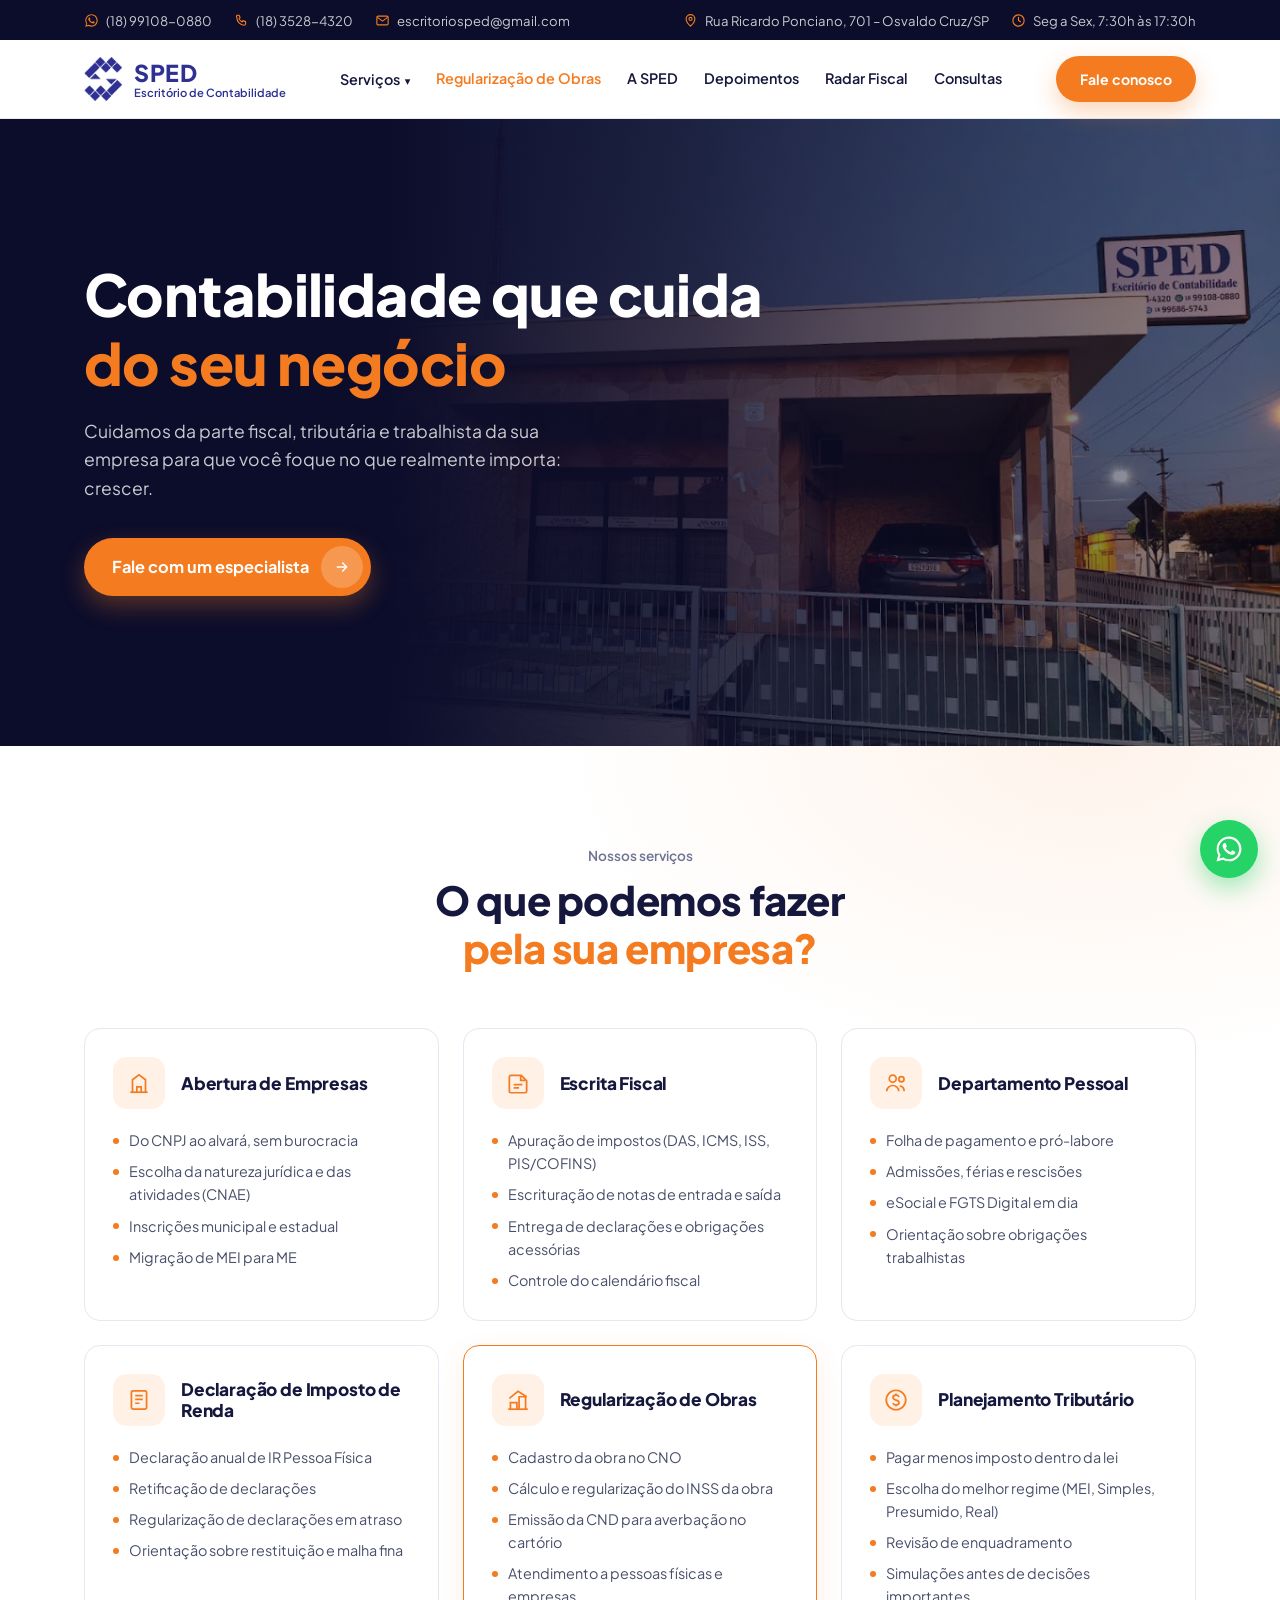
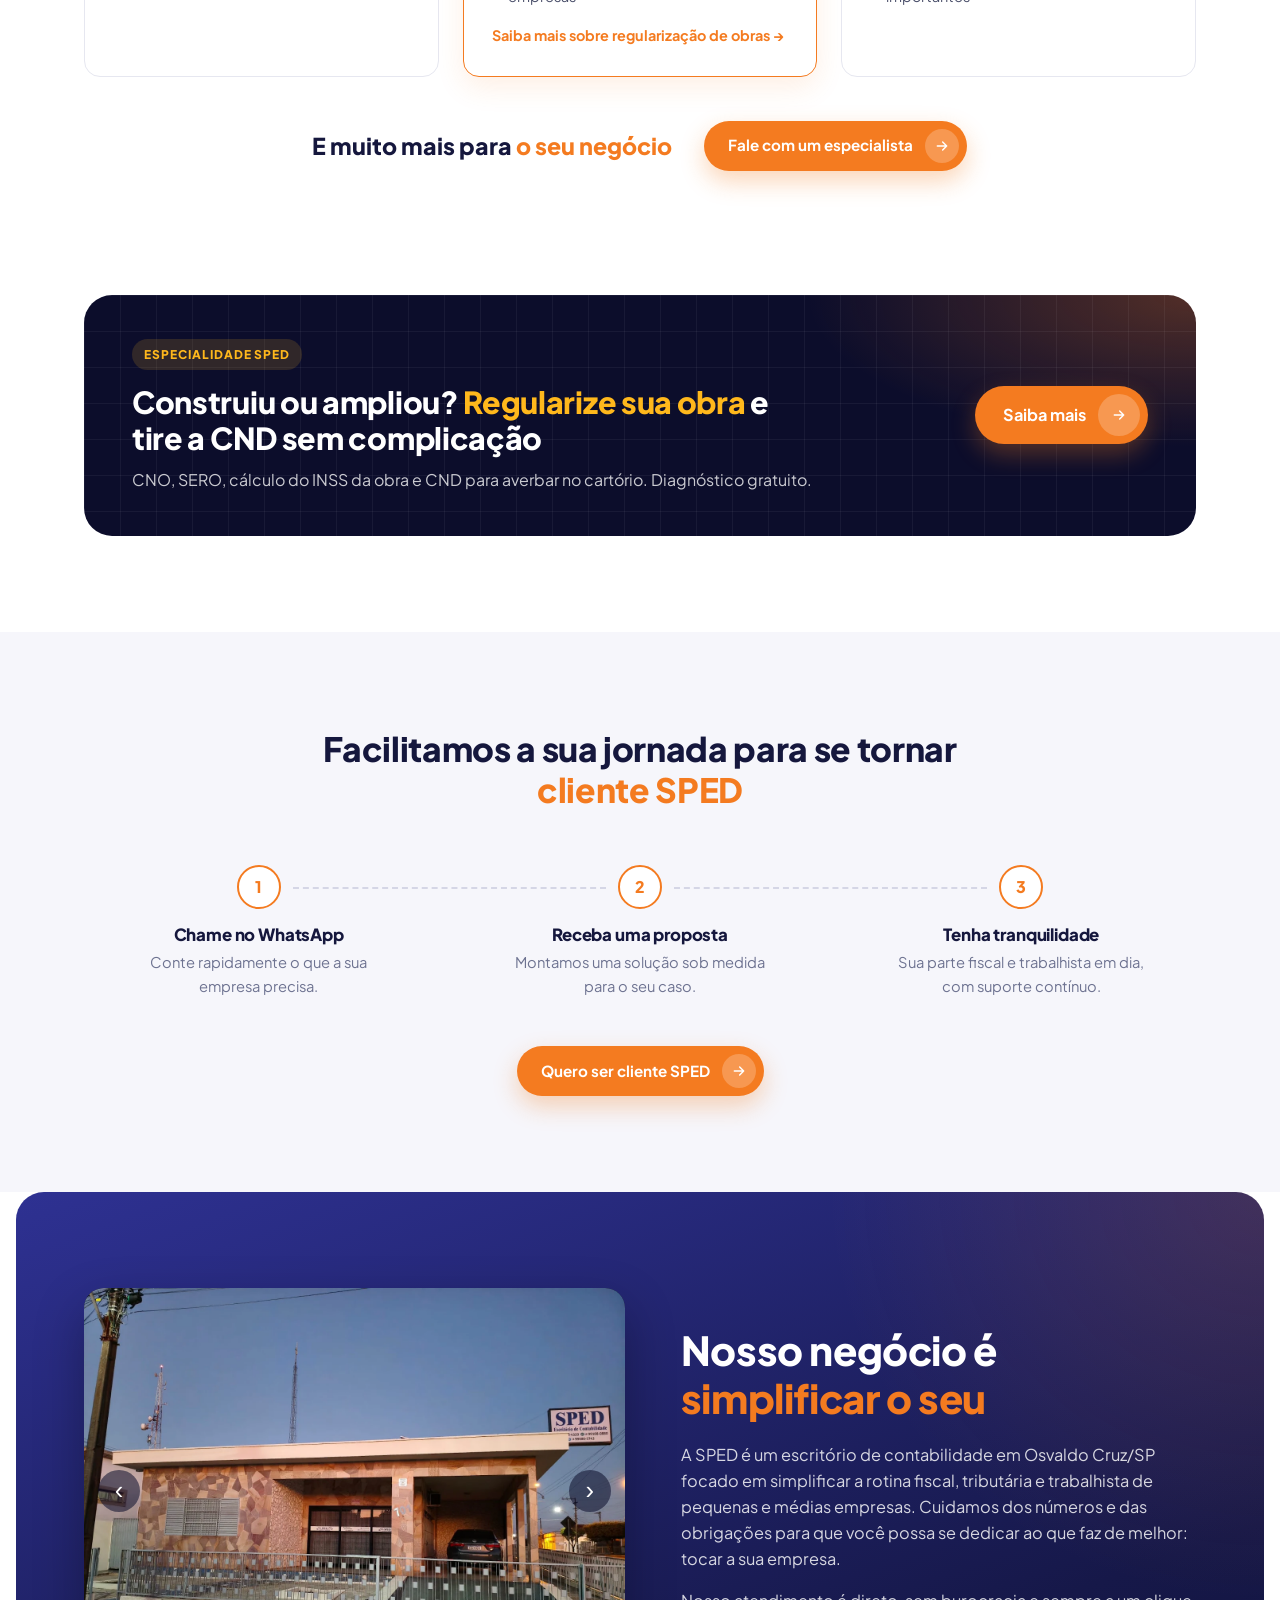
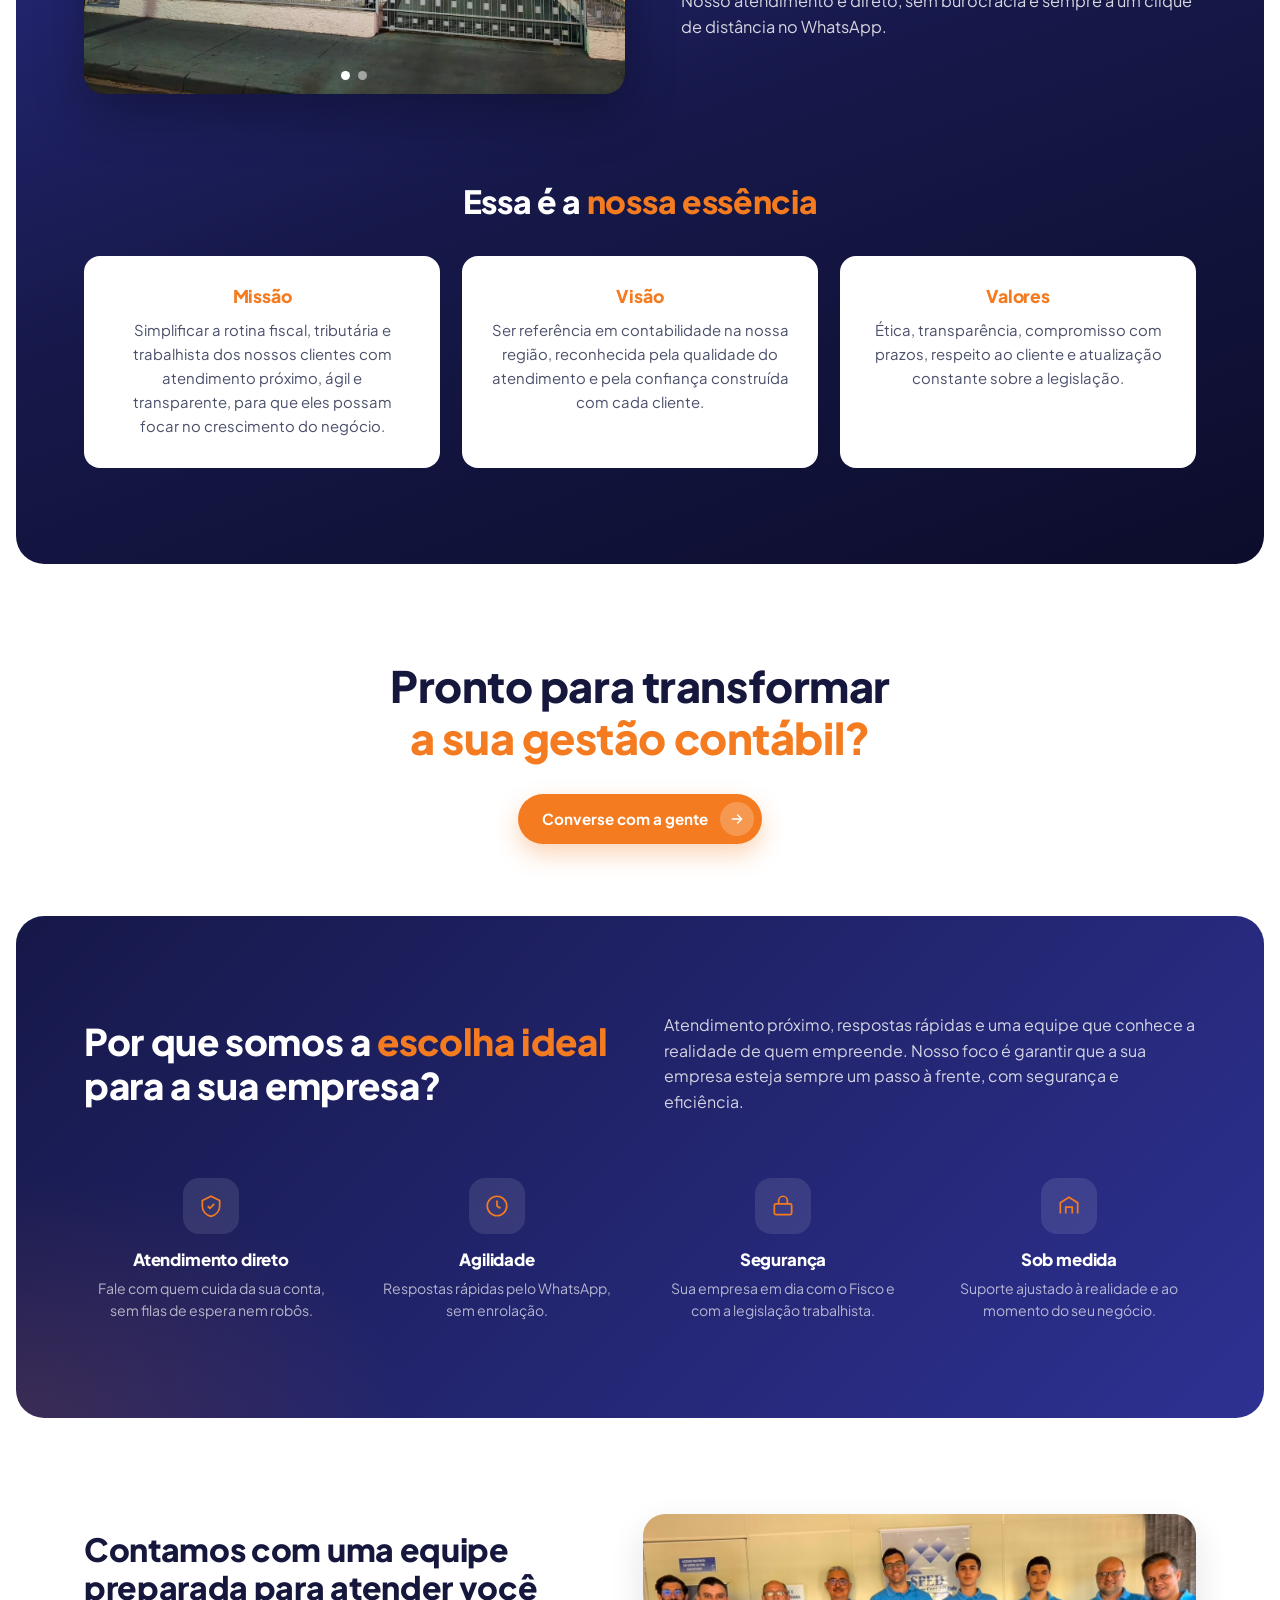
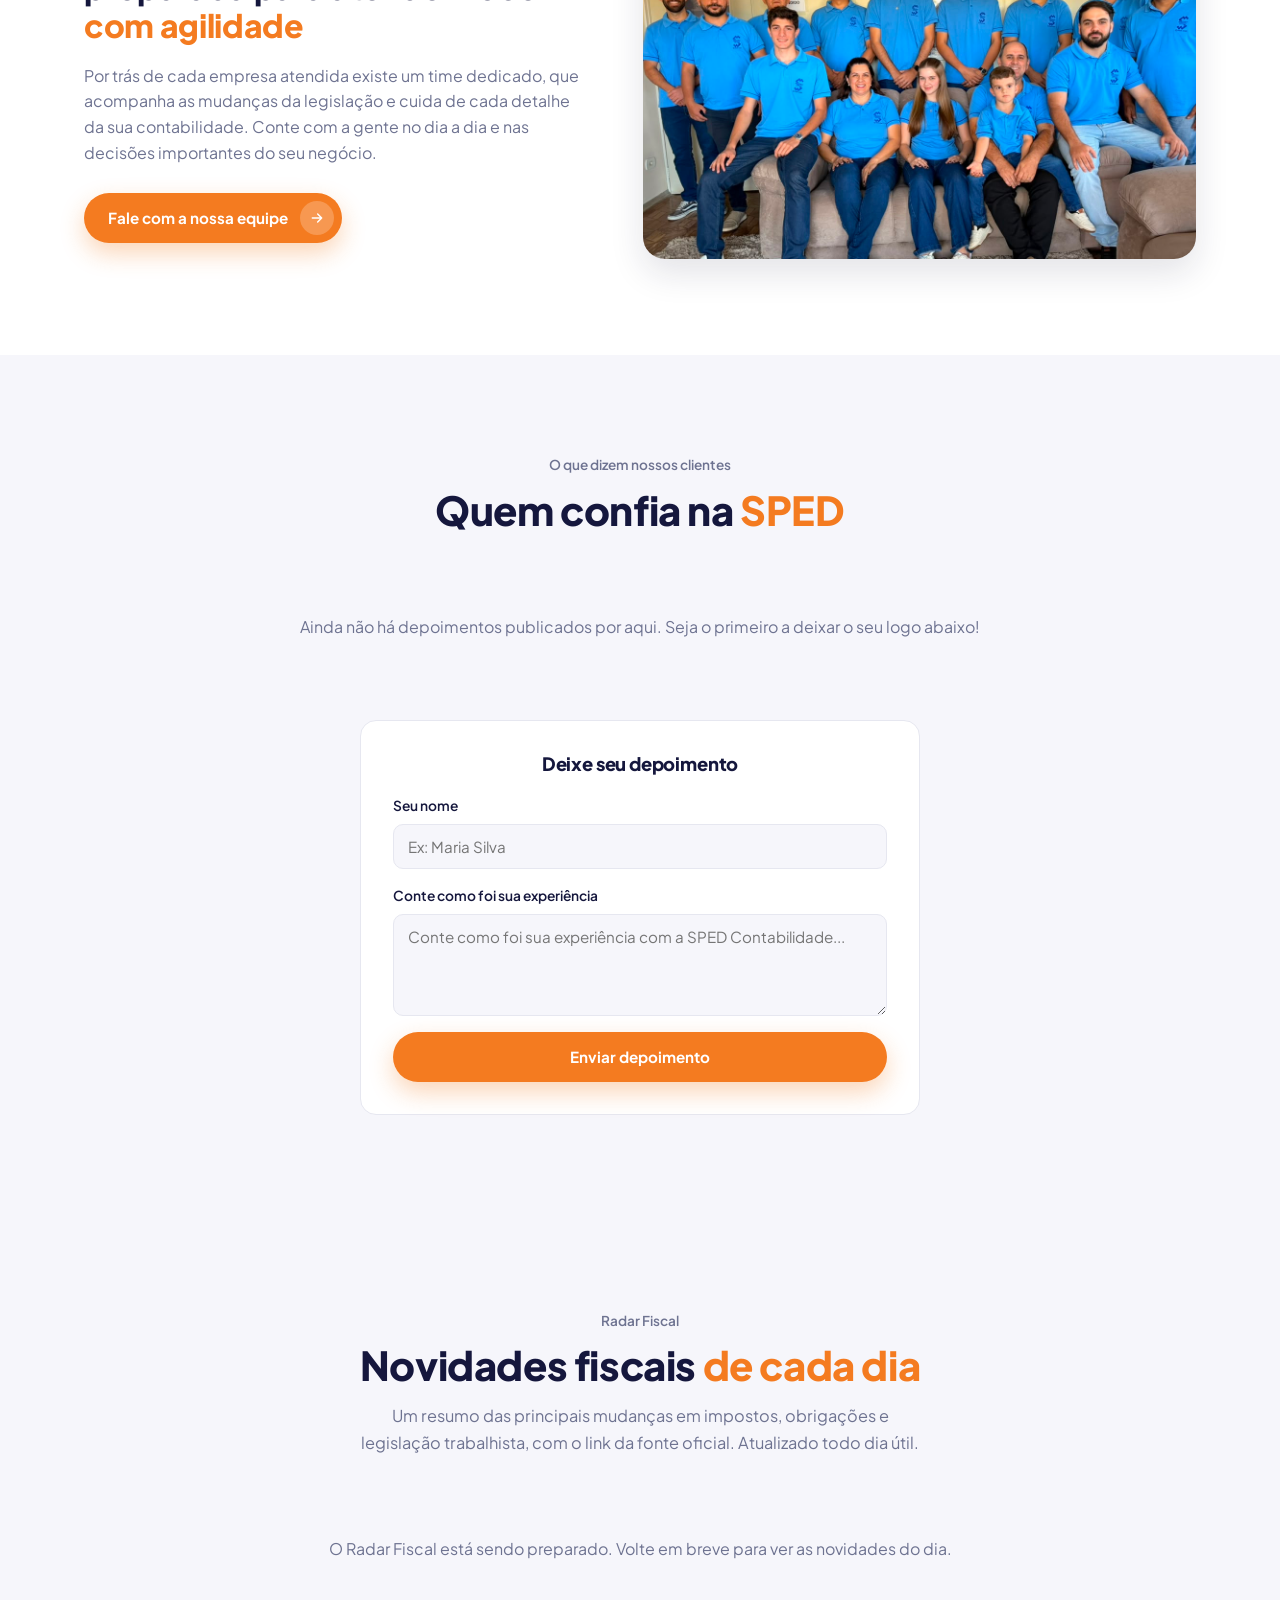
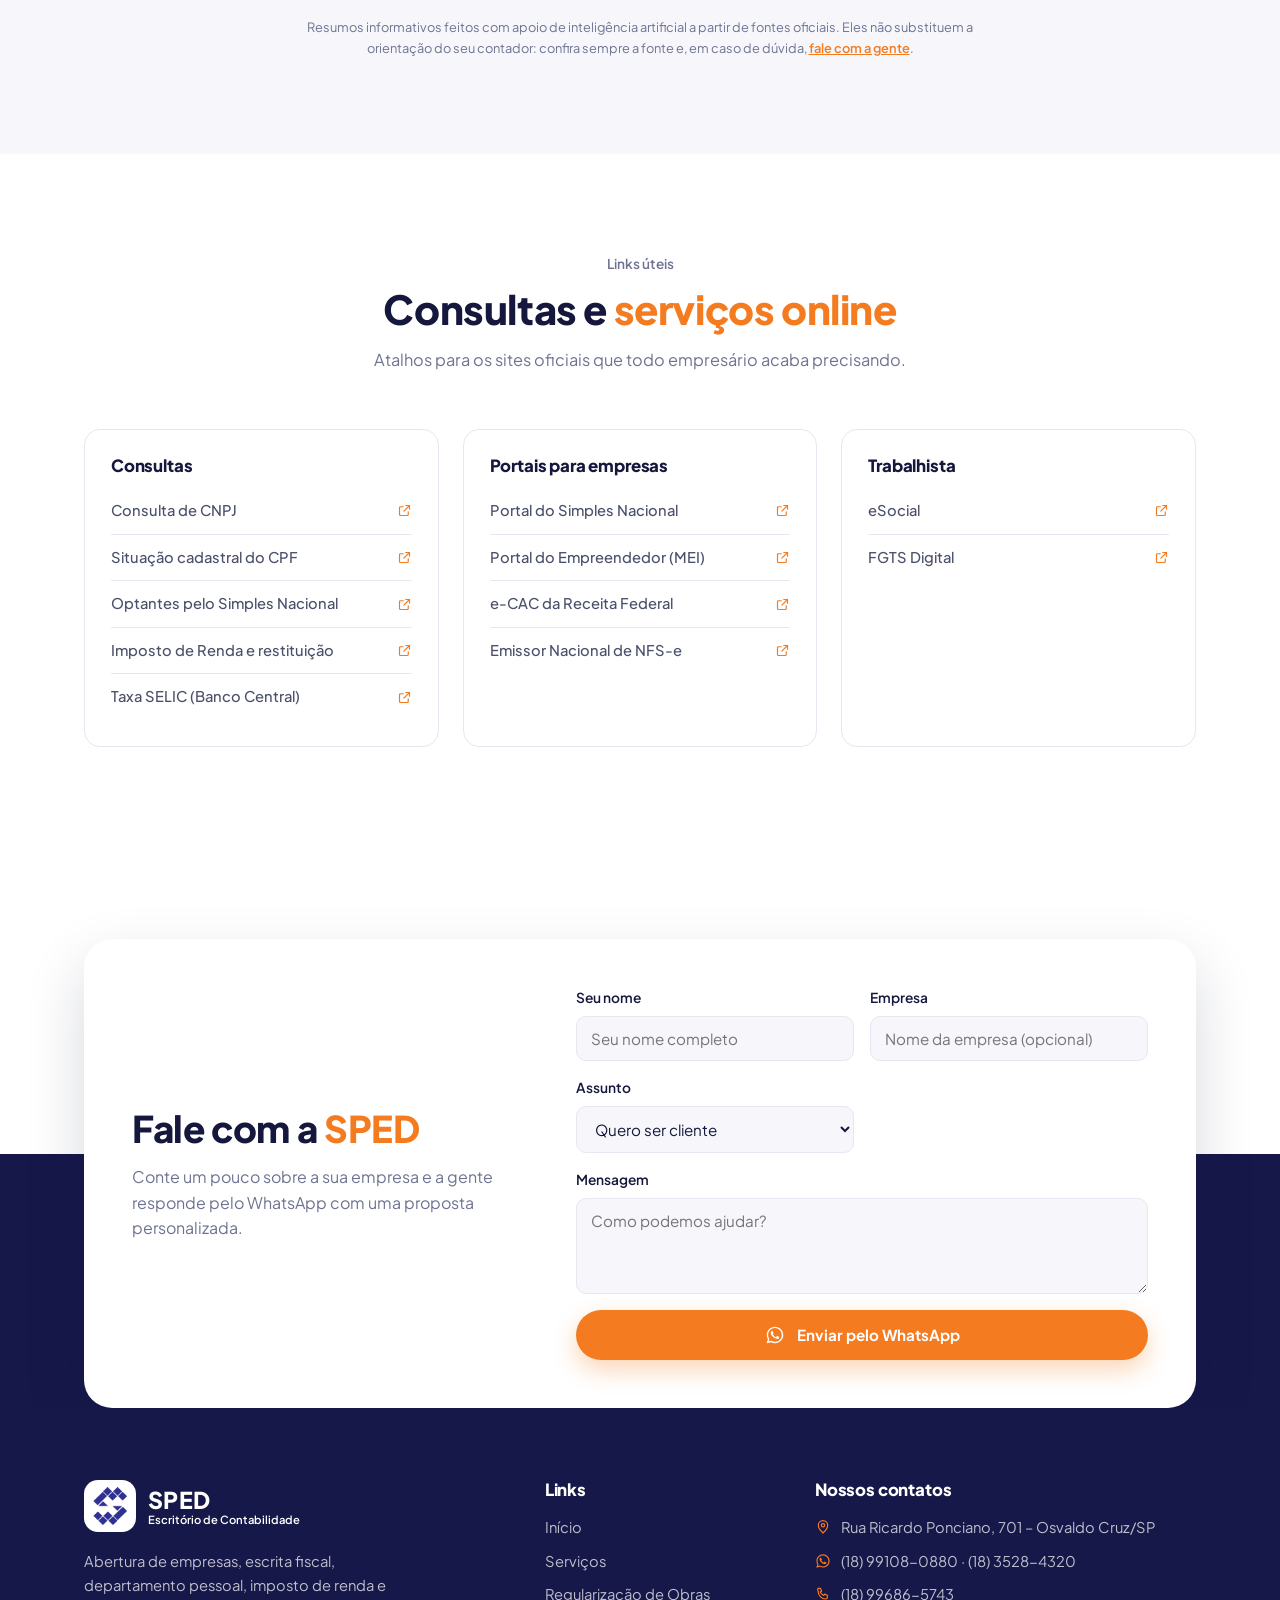
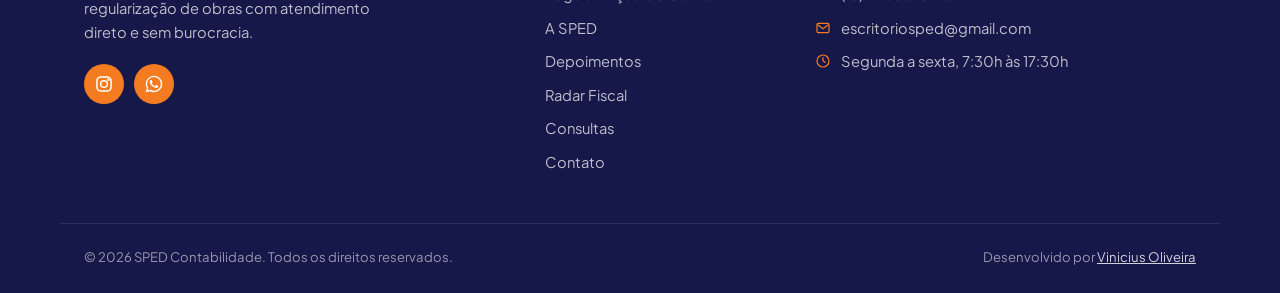
==== commit febc30d8: "Novo layout do site, página de Regularização de Obras e Radar Fiscal - Página inicial redesenhada (b" ====
--- a/index.html
+++ b/index.html
@@ -4,13 +4,13 @@
 <head>
   <meta charset="UTF-8">
   <meta name="viewport" content="width=device-width, initial-scale=1.0">
-  <title>SPED Contabilidade | Contabilidade, Departamento Pessoal e Abertura de Empresas</title>
+  <title>SPED Contabilidade | Abertura de Empresas, Escrita Fiscal, DP e Imposto de Renda</title>
   <meta name="description"
-    content="SPED Contabilidade: departamento pessoal, consultoria tributária e abertura de empresas com atendimento direto pelo WhatsApp.">
+    content="SPED Contabilidade: abertura de empresas, escrita fiscal, departamento pessoal, imposto de renda, regularização de obras e planejamento tributário em Osvaldo Cruz/SP, com atendimento direto pelo WhatsApp.">
   <link rel="icon" href="assets/img/favicon.png" type="image/png">
   <link rel="preconnect" href="https://fonts.googleapis.com">
   <link rel="preconnect" href="https://fonts.gstatic.com" crossorigin>
-  <link href="https://fonts.googleapis.com/css2?family=Sora:wght@600;700;800&family=Inter:wght@400;500;600&display=swap"
+  <link href="https://fonts.googleapis.com/css2?family=Plus+Jakarta+Sans:wght@400;500;600;700;800&display=swap"
     rel="stylesheet">
   <link rel="stylesheet" href="css/style.css">
   <script type="application/ld+json">
@@ -73,12 +73,70 @@
 
 <body>
 
+  <!-- Ícones reutilizados no site inteiro (<use href="#i-...">) -->
+  <svg width="0" height="0" style="position:absolute" aria-hidden="true">
+    <symbol id="i-wa" viewBox="0 0 24 24">
+      <path fill="currentColor"
+        d="M12.04 2C6.58 2 2.13 6.45 2.13 11.91c0 1.75.46 3.46 1.33 4.96L2 22l5.25-1.38a9.9 9.9 0 0 0 4.79 1.22h.01c5.46 0 9.91-4.45 9.91-9.91C21.96 6.45 17.5 2 12.04 2zm0 18.13c-1.5 0-2.97-.4-4.25-1.16l-.3-.18-3.12.82.83-3.04-.2-.31a8.18 8.18 0 0 1-1.26-4.35c0-4.52 3.68-8.2 8.2-8.2 2.19 0 4.25.85 5.8 2.4a8.14 8.14 0 0 1 2.4 5.8c0 4.52-3.68 8.22-8.1 8.22zm4.5-6.14c-.25-.12-1.47-.72-1.7-.8-.23-.09-.4-.12-.56.12-.17.25-.65.8-.8.96-.15.17-.3.19-.55.06-.25-.12-1.06-.39-2.02-1.24-.75-.66-1.25-1.48-1.4-1.73-.15-.25-.02-.38.11-.5.11-.11.25-.3.37-.44.12-.15.16-.25.25-.42.08-.17.04-.31-.02-.44-.06-.12-.56-1.36-.77-1.86-.2-.48-.41-.42-.56-.43h-.48c-.17 0-.44.06-.67.31-.23.25-.87.85-.87 2.08 0 1.23.9 2.42 1.02 2.58.12.17 1.77 2.7 4.29 3.79.6.26 1.07.42 1.43.53.6.19 1.15.16 1.58.1.48-.07 1.47-.6 1.68-1.18.21-.58.21-1.07.15-1.18-.06-.11-.23-.17-.48-.29z" />
+    </symbol>
+    <symbol id="i-arrow" viewBox="0 0 24 24">
+      <path fill="none" stroke="currentColor" stroke-width="2.2" stroke-linecap="round" stroke-linejoin="round"
+        d="M5 12h14M13 6l6 6-6 6" />
+    </symbol>
+    <symbol id="i-phone" viewBox="0 0 24 24">
+      <path fill="none" stroke="currentColor" stroke-width="1.8" stroke-linejoin="round"
+        d="M5 3.5h3.2l1.6 4.2-2 1.3a11 11 0 0 0 5.2 5.2l1.3-2 4.2 1.6V17a2.5 2.5 0 0 1-2.5 2.5C10 19.5 4.5 14 4.5 7A2.5 2.5 0 0 1 5 3.5Z" />
+    </symbol>
+    <symbol id="i-mail" viewBox="0 0 24 24">
+      <g fill="none" stroke="currentColor" stroke-width="1.8" stroke-linejoin="round">
+        <rect x="3" y="5" width="18" height="14" rx="2" />
+        <path d="m4 7 8 6 8-6" />
+      </g>
+    </symbol>
+    <symbol id="i-pin" viewBox="0 0 24 24">
+      <g fill="none" stroke="currentColor" stroke-width="1.8">
+        <path d="M12 21s-7-6.2-7-11.5A7 7 0 0 1 19 9.5C19 14.8 12 21 12 21Z" />
+        <circle cx="12" cy="9.5" r="2.5" />
+      </g>
+    </symbol>
+    <symbol id="i-clock" viewBox="0 0 24 24">
+      <g fill="none" stroke="currentColor" stroke-width="1.8" stroke-linecap="round">
+        <circle cx="12" cy="12" r="9" />
+        <path d="M12 7v5l3.2 2" />
+      </g>
+    </symbol>
+    <symbol id="i-insta" viewBox="0 0 24 24">
+      <g fill="none" stroke="currentColor" stroke-width="1.8">
+        <rect x="3.5" y="3.5" width="17" height="17" rx="5" />
+        <circle cx="12" cy="12" r="4" />
+        <circle cx="17.2" cy="6.8" r="0.6" fill="currentColor" />
+      </g>
+    </symbol>
+    <symbol id="i-external" viewBox="0 0 24 24">
+      <path fill="none" stroke="currentColor" stroke-width="1.9" stroke-linecap="round" stroke-linejoin="round"
+        d="M14 4h6v6M20 4l-9 9M18 14v4.5A1.5 1.5 0 0 1 16.5 20h-11A1.5 1.5 0 0 1 4 18.5v-11A1.5 1.5 0 0 1 5.5 6H10" />
+    </symbol>
+  </svg>
+
+  <!-- BARRA DE CONTATO NO TOPO -->
+  <div class="topbar">
+    <div class="container topbar-inner">
+      <div class="topbar-group">
+        <a href="#" data-whatsapp-btn><svg class="ico"><use href="#i-wa" /></svg>(18) 99108-0880</a>
+        <a href="tel:+551835284320"><svg class="ico"><use href="#i-phone" /></svg>(18) 3528-4320</a>
+        <a href="mailto:escritoriosped@gmail.com" class="topbar-hide-sm"><svg class="ico"><use href="#i-mail" /></svg>escritoriosped@gmail.com</a>
+      </div>
+      <div class="topbar-group topbar-hide-md">
+        <span><svg class="ico"><use href="#i-pin" /></svg>Rua Ricardo Ponciano, 701 – Osvaldo Cruz/SP</span>
+        <span><svg class="ico"><use href="#i-clock" /></svg>Seg a Sex, 7:30h às 17:30h</span>
+      </div>
+    </div>
+  </div>
+
   <header class="site-header" id="header">
     <div class="container header-inner">
       <a href="#topo" class="logo">
-        <span class="logo-badge">
-          <img src="assets/img/logo-mark-real.png" alt="" class="logo-icon">
-        </span>
+        <img src="assets/img/logo-mark-real.png" alt="" class="logo-icon">
         <span class="logo-text-group">
           <span class="logo-title">SPED</span>
           <span class="logo-subtitle">Escritório de Contabilidade</span>
@@ -86,23 +144,25 @@
       </a>
 
       <nav class="main-nav" id="main-nav">
-        <a href="#servicos">Serviços</a>
-        <a href="#diferenciais">Diferenciais</a>
-        <a href="#sobre">Sobre</a>
-        <a href="#galeria">Nosso espaço</a>
+        <div class="nav-dropdown">
+          <a href="#servicos" class="nav-dropdown-toggle">Serviços <span class="caret" aria-hidden="true">▾</span></a>
+          <div class="nav-dropdown-menu">
+            <a href="#servico-abertura">Abertura de Empresas</a>
+            <a href="#servico-fiscal">Escrita Fiscal</a>
+            <a href="#servico-dp">Departamento Pessoal</a>
+            <a href="#servico-ir">Declaração de Imposto de Renda</a>
+            <a href="obras.html">Regularização de Obras</a>
+            <a href="#servico-tributario">Planejamento Tributário</a>
+          </div>
+        </div>
+        <a href="obras.html" class="nav-highlight">Regularização de Obras</a>
+        <a href="#sobre">A SPED</a>
         <a href="#depoimentos">Depoimentos</a>
-        <a href="#dicas">Dicas</a>
-        <a href="#contato">Contato</a>
+        <a href="#radar">Radar Fiscal</a>
+        <a href="#consultas">Consultas</a>
       </nav>
 
-      <a href="#" class="btn btn-whatsapp btn-header" data-whatsapp-btn
-        data-message="Olá! Vim pelo site e gostaria de falar com a SPED Contabilidade.">
-        <svg class="icon-wa" viewBox="0 0 24 24" fill="currentColor" aria-hidden="true">
-          <path
-            d="M12.04 2C6.58 2 2.13 6.45 2.13 11.91c0 1.75.46 3.46 1.33 4.96L2 22l5.25-1.38a9.9 9.9 0 0 0 4.79 1.22h.01c5.46 0 9.91-4.45 9.91-9.91C21.96 6.45 17.5 2 12.04 2zm0 18.13c-1.5 0-2.97-.4-4.25-1.16l-.3-.18-3.12.82.83-3.04-.2-.31a8.18 8.18 0 0 1-1.26-4.35c0-4.52 3.68-8.2 8.2-8.2 2.19 0 4.25.85 5.8 2.4a8.14 8.14 0 0 1 2.4 5.8c0 4.52-3.68 8.22-8.1 8.22zm4.5-6.14c-.25-.12-1.47-.72-1.7-.8-.23-.09-.4-.12-.56.12-.17.25-.65.8-.8.96-.15.17-.3.19-.55.06-.25-.12-1.06-.39-2.02-1.24-.75-.66-1.25-1.48-1.4-1.73-.15-.25-.02-.38.11-.5.11-.11.25-.3.37-.44.12-.15.16-.25.25-.42.08-.17.04-.31-.02-.44-.06-.12-.56-1.36-.77-1.86-.2-.48-.41-.42-.56-.43h-.48c-.17 0-.44.06-.67.31-.23.25-.87.85-.87 2.08 0 1.23.9 2.42 1.02 2.58.12.17 1.77 2.7 4.29 3.79.6.26 1.07.42 1.43.53.6.19 1.15.16 1.58.1.48-.07 1.47-.6 1.68-1.18.21-.58.21-1.07.15-1.18-.06-.11-.23-.17-.48-.29z" />
-        </svg>
-        <span>WhatsApp</span>
-      </a>
+      <a href="#contato" class="btn btn-primary btn-sm btn-header">Fale conosco</a>
 
       <button class="nav-toggle" id="nav-toggle" aria-label="Abrir menu" aria-expanded="false">
         <span></span><span></span><span></span>
@@ -116,22 +176,17 @@
     <section class="hero">
       <div class="hero-bg" aria-hidden="true"></div>
       <div class="container hero-inner">
-        <span class="eyebrow">Contabilidade para o seu negócio</span>
-        <h1>Cuidamos da parte fiscal e trabalhista, você cuida de crescer.</h1>
+        <h1>Contabilidade que cuida<br><span class="accent">do seu negócio</span></h1>
         <p class="hero-sub">
-          Departamento pessoal, consultoria tributária e abertura de empresas com atendimento
-          direto, humano e sem burocracia. Fale agora com um especialista pelo WhatsApp.
+          Cuidamos da parte fiscal, tributária e trabalhista da sua empresa para que você
+          foque no que realmente importa: crescer.
         </p>
         <div class="hero-actions">
-          <a href="#" class="btn btn-whatsapp btn-lg" data-whatsapp-btn
-            data-message="Olá! Vim pelo site e gostaria de saber mais sobre os serviços da SPED Contabilidade.">
-            <svg class="icon-wa" viewBox="0 0 24 24" fill="currentColor" aria-hidden="true">
-              <path
-                d="M12.04 2C6.58 2 2.13 6.45 2.13 11.91c0 1.75.46 3.46 1.33 4.96L2 22l5.25-1.38a9.9 9.9 0 0 0 4.79 1.22h.01c5.46 0 9.91-4.45 9.91-9.91C21.96 6.45 17.5 2 12.04 2zm0 18.13c-1.5 0-2.97-.4-4.25-1.16l-.3-.18-3.12.82.83-3.04-.2-.31a8.18 8.18 0 0 1-1.26-4.35c0-4.52 3.68-8.2 8.2-8.2 2.19 0 4.25.85 5.8 2.4a8.14 8.14 0 0 1 2.4 5.8c0 4.52-3.68 8.22-8.1 8.22zm4.5-6.14c-.25-.12-1.47-.72-1.7-.8-.23-.09-.4-.12-.56.12-.17.25-.65.8-.8.96-.15.17-.3.19-.55.06-.25-.12-1.06-.39-2.02-1.24-.75-.66-1.25-1.48-1.4-1.73-.15-.25-.02-.38.11-.5.11-.11.25-.3.37-.44.12-.15.16-.25.25-.42.08-.17.04-.31-.02-.44-.06-.12-.56-1.36-.77-1.86-.2-.48-.41-.42-.56-.43h-.48c-.17 0-.44.06-.67.31-.23.25-.87.85-.87 2.08 0 1.23.9 2.42 1.02 2.58.12.17 1.77 2.7 4.29 3.79.6.26 1.07.42 1.43.53.6.19 1.15.16 1.58.1.48-.07 1.47-.6 1.68-1.18.21-.58.21-1.07.15-1.18-.06-.11-.23-.17-.48-.29z" />
-            </svg>
-            <span>Falar no WhatsApp agora</span>
+          <a href="#" class="btn btn-primary btn-lg" data-whatsapp-btn
+            data-message="Olá! Vim pelo site e gostaria de falar com um especialista da SPED Contabilidade.">
+            <span>Fale com um especialista</span>
+            <span class="btn-arrow"><svg><use href="#i-arrow" /></svg></span>
           </a>
-          <a href="#servicos" class="btn btn-ghost btn-lg">Ver serviços</a>
         </div>
       </div>
     </section>
@@ -139,69 +194,269 @@
     <!-- SERVIÇOS -->
     <section class="servicos" id="servicos">
       <div class="container">
-        <span class="section-tag">O que fazemos</span>
-        <h2>Serviços</h2>
-        <p class="section-sub">Soluções contábeis pensadas para tirar peso das suas costas.</p>
+        <div class="section-head">
+          <span class="section-tag">Nossos serviços</span>
+          <h2>O que podemos fazer<br><span class="accent">pela sua empresa?</span></h2>
+        </div>
 
         <div class="cards-grid">
 
-          <article class="card">
-            <div class="card-icon">
-              <svg viewBox="0 0 24 24" fill="none" stroke="currentColor" stroke-width="1.6" aria-hidden="true">
-                <circle cx="9" cy="8" r="3.2" />
-                <path d="M3.5 19.5c0-3 2.5-5.2 5.5-5.2s5.5 2.2 5.5 5.2" />
-                <circle cx="17" cy="8.5" r="2.4" />
-                <path d="M15.5 14.6c2.4.4 4 2.4 4 4.9" />
-              </svg>
-            </div>
-            <h3>Departamento Pessoal</h3>
-            <p>Folha de pagamento, admissões, rescisões, férias e eSocial em dia — sem dor de cabeça com prazos e
-              obrigações trabalhistas.</p>
-            <a href="#" class="card-link" data-whatsapp-btn
-              data-message="Olá! Quero saber mais sobre o serviço de Departamento Pessoal.">Falar sobre este serviço
-              →</a>
-          </article>
-
-          <article class="card">
-            <div class="card-icon">
-              <svg viewBox="0 0 24 24" fill="none" stroke="currentColor" stroke-width="1.6" aria-hidden="true">
-                <path
-                  d="M4 19.5V6.5a1.5 1.5 0 0 1 1.5-1.5H15l5 5v9.5a1.5 1.5 0 0 1-1.5 1.5h-13A1.5 1.5 0 0 1 4 19.5Z" />
-                <path d="M14.5 5v4.5H19" />
-                <path d="M8 13.5h8M8 16.5h5" />
-              </svg>
-            </div>
-            <h3>Consultoria Tributária</h3>
-            <p>Planejamento e enquadramento tributário para pagar menos imposto dentro da lei, com segurança e sem
-              surpresas.</p>
-            <a href="#" class="card-link" data-whatsapp-btn
-              data-message="Olá! Quero saber mais sobre Consultoria Tributária.">Falar sobre este serviço →</a>
-          </article>
-
-          <article class="card">
-            <div class="card-icon">
-              <svg viewBox="0 0 24 24" fill="none" stroke="currentColor" stroke-width="1.6" aria-hidden="true">
-                <path d="M4 20.5h16" />
-                <path d="M6 20.5V9l6-4.5 6 4.5v11.5" />
-                <path d="M10 20.5v-5h4v5" />
-              </svg>
-            </div>
-            <h3>Abertura de Empresas</h3>
-            <p>Do CNPJ ao alvará: cuidamos de toda a legalização para você abrir sua empresa rápido e sem burocracia.
+          <article class="card" id="servico-abertura">
+            <div class="card-top">
+              <div class="card-icon">
+                <svg viewBox="0 0 24 24" fill="none" stroke="currentColor" stroke-width="1.6" aria-hidden="true">
+                  <path d="M4 20.5h16" />
+                  <path d="M6 20.5V9l6-4.5 6 4.5v11.5" />
+                  <path d="M10 20.5v-5h4v5" />
+                </svg>
+              </div>
+              <h3>Abertura de Empresas</h3>
+            </div>
+            <ul class="card-list">
+              <li>Do CNPJ ao alvará, sem burocracia</li>
+              <li>Escolha da natureza jurídica e das atividades (CNAE)</li>
+              <li>Inscrições municipal e estadual</li>
+              <li>Migração de MEI para ME</li>
+            </ul>
+          </article>
+
+          <article class="card" id="servico-fiscal">
+            <div class="card-top">
+              <div class="card-icon">
+                <svg viewBox="0 0 24 24" fill="none" stroke="currentColor" stroke-width="1.6" aria-hidden="true">
+                  <path
+                    d="M4 19.5V6.5a1.5 1.5 0 0 1 1.5-1.5H15l5 5v9.5a1.5 1.5 0 0 1-1.5 1.5h-13A1.5 1.5 0 0 1 4 19.5Z" />
+                  <path d="M14.5 5v4.5H19" />
+                  <path d="M8 13.5h8M8 16.5h5" />
+                </svg>
+              </div>
+              <h3>Escrita Fiscal</h3>
+            </div>
+            <ul class="card-list">
+              <li>Apuração de impostos (DAS, ICMS, ISS, PIS/COFINS)</li>
+              <li>Escrituração de notas de entrada e saída</li>
+              <li>Entrega de declarações e obrigações acessórias</li>
+              <li>Controle do calendário fiscal</li>
+            </ul>
+          </article>
+
+          <article class="card" id="servico-dp">
+            <div class="card-top">
+              <div class="card-icon">
+                <svg viewBox="0 0 24 24" fill="none" stroke="currentColor" stroke-width="1.6" aria-hidden="true">
+                  <circle cx="9" cy="8" r="3.2" />
+                  <path d="M3.5 19.5c0-3 2.5-5.2 5.5-5.2s5.5 2.2 5.5 5.2" />
+                  <circle cx="17" cy="8.5" r="2.4" />
+                  <path d="M15.5 14.6c2.4.4 4 2.4 4 4.9" />
+                </svg>
+              </div>
+              <h3>Departamento Pessoal</h3>
+            </div>
+            <ul class="card-list">
+              <li>Folha de pagamento e pró-labore</li>
+              <li>Admissões, férias e rescisões</li>
+              <li>eSocial e FGTS Digital em dia</li>
+              <li>Orientação sobre obrigações trabalhistas</li>
+            </ul>
+          </article>
+
+          <article class="card" id="servico-ir">
+            <div class="card-top">
+              <div class="card-icon">
+                <svg viewBox="0 0 24 24" fill="none" stroke="currentColor" stroke-width="1.6" aria-hidden="true">
+                  <rect x="5" y="3.5" width="14" height="17" rx="1.5" />
+                  <path d="M8.5 8h7M8.5 11.5h7M8.5 15h4" />
+                </svg>
+              </div>
+              <h3>Declaração de Imposto de Renda</h3>
+            </div>
+            <ul class="card-list">
+              <li>Declaração anual de IR Pessoa Física</li>
+              <li>Retificação de declarações</li>
+              <li>Regularização de declarações em atraso</li>
+              <li>Orientação sobre restituição e malha fina</li>
+            </ul>
+          </article>
+
+          <article class="card card-featured" id="servico-obras">
+            <div class="card-top">
+              <div class="card-icon">
+                <svg viewBox="0 0 24 24" fill="none" stroke="currentColor" stroke-width="1.6" aria-hidden="true">
+                  <path d="M3 20.5h18" />
+                  <path d="M5 20.5v-6h6v6M13 20.5V9h6v11.5" />
+                  <path d="M4 10.5 12 4l8 5" />
+                </svg>
+              </div>
+              <h3>Regularização de Obras</h3>
+            </div>
+            <ul class="card-list">
+              <li>Cadastro da obra no CNO</li>
+              <li>Cálculo e regularização do INSS da obra</li>
+              <li>Emissão da CND para averbação no cartório</li>
+              <li>Atendimento a pessoas físicas e empresas</li>
+            </ul>
+            <a href="obras.html" class="card-more">Saiba mais sobre regularização de obras →</a>
+          </article>
+
+          <article class="card" id="servico-tributario">
+            <div class="card-top">
+              <div class="card-icon">
+                <svg viewBox="0 0 24 24" fill="none" stroke="currentColor" stroke-width="1.6" aria-hidden="true">
+                  <circle cx="12" cy="12" r="9" />
+                  <path d="M14.8 9.2c-.5-1-1.6-1.6-2.8-1.6-1.6 0-2.8.9-2.8 2.2 0 3 5.6 1.6 5.6 4.5 0 1.3-1.2 2.2-2.8 2.2-1.3 0-2.4-.6-2.9-1.7M12 6v1.6M12 16.4V18" />
+                </svg>
+              </div>
+              <h3>Planejamento Tributário</h3>
+            </div>
+            <ul class="card-list">
+              <li>Pagar menos imposto dentro da lei</li>
+              <li>Escolha do melhor regime (MEI, Simples, Presumido, Real)</li>
+              <li>Revisão de enquadramento</li>
+              <li>Simulações antes de decisões importantes</li>
+            </ul>
+          </article>
+
+          <article class="card card-cta">
+            <p class="card-cta-title">E muito mais para <span class="accent">o seu negócio</span></p>
+            <a href="#" class="btn btn-primary" data-whatsapp-btn
+              data-message="Olá! Gostaria de saber quais serviços a SPED Contabilidade pode oferecer para a minha empresa.">
+              <span>Fale com um especialista</span>
+              <span class="btn-arrow"><svg><use href="#i-arrow" /></svg></span>
+            </a>
+          </article>
+
+        </div>
+      </div>
+    </section>
+
+    <!-- DESTAQUE: REGULARIZAÇÃO DE OBRAS -->
+    <section class="obras-destaque">
+      <div class="container">
+        <a href="obras.html" class="obras-banner">
+          <div class="obras-banner-text">
+            <span class="obras-banner-tag">Especialidade SPED</span>
+            <h2>Construiu ou ampliou? <span>Regularize sua obra</span> e tire a CND sem complicação</h2>
+            <p>CNO, SERO, cálculo do INSS da obra e CND para averbar no cartório. Diagnóstico gratuito.</p>
+          </div>
+          <span class="btn btn-primary btn-lg">
+            <span>Saiba mais</span>
+            <span class="btn-arrow"><svg><use href="#i-arrow" /></svg></span>
+          </span>
+        </a>
+      </div>
+    </section>
+
+    <!-- JORNADA -->
+    <section class="jornada">
+      <div class="container">
+        <h2>Facilitamos a sua jornada para se tornar <span class="accent">cliente SPED</span></h2>
+
+        <ol class="jornada-steps">
+          <li>
+            <span class="step-num">1</span>
+            <h3>Chame no WhatsApp</h3>
+            <p>Conte rapidamente o que a sua empresa precisa.</p>
+          </li>
+          <li>
+            <span class="step-num">2</span>
+            <h3>Receba uma proposta</h3>
+            <p>Montamos uma solução sob medida para o seu caso.</p>
+          </li>
+          <li>
+            <span class="step-num">3</span>
+            <h3>Tenha tranquilidade</h3>
+            <p>Sua parte fiscal e trabalhista em dia, com suporte contínuo.</p>
+          </li>
+        </ol>
+
+        <a href="#" class="btn btn-primary" data-whatsapp-btn
+          data-message="Olá! Quero ser cliente da SPED Contabilidade. Como funciona?">
+          <span>Quero ser cliente SPED</span>
+          <span class="btn-arrow"><svg><use href="#i-arrow" /></svg></span>
+        </a>
+      </div>
+    </section>
+
+    <!-- SOBRE + MISSÃO, VISÃO E VALORES -->
+    <section class="sobre" id="sobre">
+      <div class="container">
+        <div class="sobre-inner">
+          <div class="carrossel" id="carrossel">
+            <div class="carrossel-track" id="carrossel-track">
+              <div class="carrossel-slide">
+                <img src="assets/img/frente-escritorio.png" alt="Fachada do escritório SPED Contabilidade"
+                  loading="lazy">
+              </div>
+              <div class="carrossel-slide">
+                <img src="assets/img/banner-vertical.png" alt="Banner da SPED Contabilidade na recepção"
+                  loading="lazy">
+              </div>
+            </div>
+
+            <button class="carrossel-btn carrossel-prev" id="carrossel-prev" aria-label="Foto anterior">‹</button>
+            <button class="carrossel-btn carrossel-next" id="carrossel-next" aria-label="Próxima foto">›</button>
+
+            <div class="carrossel-dots" id="carrossel-dots">
+              <button class="carrossel-dot active" data-index="0" aria-label="Ir para foto 1"></button>
+              <button class="carrossel-dot" data-index="1" aria-label="Ir para foto 2"></button>
+            </div>
+          </div>
+
+          <div class="sobre-text">
+            <h2>Nosso negócio é <span class="accent">simplificar o seu</span></h2>
+            <p>
+              A SPED é um escritório de contabilidade em Osvaldo Cruz/SP focado em simplificar a rotina fiscal,
+              tributária e trabalhista de pequenas e médias empresas. Cuidamos dos números e das obrigações para que
+              você possa se dedicar ao que faz de melhor: tocar a sua empresa.
             </p>
-            <a href="#" class="card-link" data-whatsapp-btn
-              data-message="Olá! Quero saber mais sobre Abertura de Empresas.">Falar sobre este serviço →</a>
-          </article>
-
-        </div>
+            <p>
+              Nosso atendimento é direto, sem burocracia e sempre a um clique de distância no WhatsApp.
+            </p>
+          </div>
+        </div>
+
+        <h2 class="essencia-title">Essa é a <span class="accent">nossa essência</span></h2>
+
+        <div class="essencia-grid">
+          <article class="essencia-card">
+            <h3>Missão</h3>
+            <p>Simplificar a rotina fiscal, tributária e trabalhista dos nossos clientes com atendimento próximo,
+              ágil e transparente, para que eles possam focar no crescimento do negócio.</p>
+          </article>
+          <article class="essencia-card">
+            <h3>Visão</h3>
+            <p>Ser referência em contabilidade na nossa região, reconhecida pela qualidade do atendimento e pela
+              confiança construída com cada cliente.</p>
+          </article>
+          <article class="essencia-card">
+            <h3>Valores</h3>
+            <p>Ética, transparência, compromisso com prazos, respeito ao cliente e atualização constante sobre a
+              legislação.</p>
+          </article>
+        </div>
+      </div>
+    </section>
+
+    <!-- CTA INTERMEDIÁRIO -->
+    <section class="cta-meio">
+      <div class="container">
+        <h2>Pronto para transformar<br><span class="accent">a sua gestão contábil?</span></h2>
+        <a href="#" class="btn btn-primary" data-whatsapp-btn
+          data-message="Olá! Quero organizar a contabilidade da minha empresa com a SPED.">
+          <span>Converse com a gente</span>
+          <span class="btn-arrow"><svg><use href="#i-arrow" /></svg></span>
+        </a>
       </div>
     </section>
 
     <!-- DIFERENCIAIS -->
     <section class="diferenciais" id="diferenciais">
       <div class="container">
-        <span class="section-tag section-tag-light">Por que a SPED</span>
-        <h2>Diferenciais</h2>
+        <div class="diferenciais-head">
+          <h2>Por que somos a <span class="accent">escolha ideal</span> para a sua empresa?</h2>
+          <p>Atendimento próximo, respostas rápidas e uma equipe que conhece a realidade de quem empreende.
+            Nosso foco é garantir que a sua empresa esteja sempre um passo à frente, com segurança e eficiência.</p>
+        </div>
 
         <div class="diff-grid">
           <div class="diff-item">
@@ -212,7 +467,7 @@
               </svg>
             </div>
             <h3>Atendimento direto</h3>
-            <p>Fale com quem cuida da sua conta, sem filas de espera ou robôs no atendimento.</p>
+            <p>Fale com quem cuida da sua conta, sem filas de espera nem robôs.</p>
           </div>
 
           <div class="diff-item">
@@ -223,7 +478,7 @@
               </svg>
             </div>
             <h3>Agilidade</h3>
-            <p>Respostas rápidas pelo WhatsApp, sem enrolação para resolver o que você precisa.</p>
+            <p>Respostas rápidas pelo WhatsApp, sem enrolação.</p>
           </div>
 
           <div class="diff-item">
@@ -233,8 +488,8 @@
                 <path d="M8 10V7a4 4 0 0 1 8 0v3" />
               </svg>
             </div>
-            <h3>Segurança e conformidade</h3>
-            <p>Sua empresa em dia com o Fisco e com a legislação trabalhista, sem riscos desnecessários.</p>
+            <h3>Segurança</h3>
+            <p>Sua empresa em dia com o Fisco e com a legislação trabalhista.</p>
           </div>
 
           <div class="diff-item">
@@ -244,94 +499,31 @@
                 <path d="M9 19v-6h6v6" />
               </svg>
             </div>
-            <h3>Atendimento personalizado</h3>
-            <p>Cada negócio é diferente — o suporte é ajustado à realidade e ao momento da sua empresa.</p>
-          </div>
-        </div>
-      </div>
-    </section>
-
-    <!-- SOBRE -->
-    <section class="sobre" id="sobre">
-      <div class="container">
-
-        <div class="sobre-inner">
-          <div class="sobre-text">
-            <span class="section-tag">Quem somos</span>
-            <h2>SPED Contabilidade</h2>
-            <p>
-              Somos um escritório de contabilidade focado em simplificar a rotina fiscal e trabalhista
-              de pequenas e médias empresas. Cuidamos do departamento pessoal, da parte tributária e da
-              abertura de negócios para que você possa focar no que faz de melhor: tocar a sua empresa.
-            </p>
-            <p>
-              Nosso atendimento é direto, sem burocracia e sempre a um clique de distância no WhatsApp.
-            </p>
-            <a href="#" class="btn btn-whatsapp" data-whatsapp-btn
-              data-message="Olá! Gostaria de conhecer melhor a SPED Contabilidade.">
-              <svg class="icon-wa" viewBox="0 0 24 24" fill="currentColor" aria-hidden="true">
-                <path
-                  d="M12.04 2C6.58 2 2.13 6.45 2.13 11.91c0 1.75.46 3.46 1.33 4.96L2 22l5.25-1.38a9.9 9.9 0 0 0 4.79 1.22h.01c5.46 0 9.91-4.45 9.91-9.91C21.96 6.45 17.5 2 12.04 2zm0 18.13c-1.5 0-2.97-.4-4.25-1.16l-.3-.18-3.12.82.83-3.04-.2-.31a8.18 8.18 0 0 1-1.26-4.35c0-4.52 3.68-8.2 8.2-8.2 2.19 0 4.25.85 5.8 2.4a8.14 8.14 0 0 1 2.4 5.8c0 4.52-3.68 8.22-8.1 8.22zm4.5-6.14c-.25-.12-1.47-.72-1.7-.8-.23-.09-.4-.12-.56.12-.17.25-.65.8-.8.96-.15.17-.3.19-.55.06-.25-.12-1.06-.39-2.02-1.24-.75-.66-1.25-1.48-1.4-1.73-.15-.25-.02-.38.11-.5.11-.11.25-.3.37-.44.12-.15.16-.25.25-.42.08-.17.04-.31-.02-.44-.06-.12-.56-1.36-.77-1.86-.2-.48-.41-.42-.56-.43h-.48c-.17 0-.44.06-.67.31-.23.25-.87.85-.87 2.08 0 1.23.9 2.42 1.02 2.58.12.17 1.77 2.7 4.29 3.79.6.26 1.07.42 1.43.53.6.19 1.15.16 1.58.1.48-.07 1.47-.6 1.68-1.18.21-.58.21-1.07.15-1.18-.06-.11-.23-.17-.48-.29z" />
-              </svg>
-              <span>Conversar agora</span>
-            </a>
-          </div>
-
-          <div class="sobre-steps">
-            <div class="step">
-              <span class="step-num">1</span>
-              <div>
-                <h4>Chame no WhatsApp</h4>
-                <p>Conte rapidamente o que sua empresa precisa.</p>
-              </div>
-            </div>
-            <div class="step">
-              <span class="step-num">2</span>
-              <div>
-                <h4>Receba uma proposta</h4>
-                <p>Montamos uma solução sob medida para o seu caso.</p>
-              </div>
-            </div>
-            <div class="step">
-              <span class="step-num">3</span>
-              <div>
-                <h4>Tenha tranquilidade</h4>
-                <p>Sua parte contábil e trabalhista em dia, com suporte contínuo.</p>
-              </div>
-            </div>
-          </div>
-        </div>
-      </div>
-    </section>
-
-    <!-- GALERIA / CARROSSEL -->
-    <section class="galeria" id="galeria">
-      <div class="container">
-        <span class="section-tag">Nosso espaço</span>
-        <h2>Conheça o nosso escritório</h2>
-        <p class="section-sub">Um ambiente pensado para atender você com conforto e profissionalismo.</p>
-
-        <div class="carrossel" id="carrossel">
-          <div class="carrossel-track" id="carrossel-track">
-            <div class="carrossel-slide">
-              <img src="assets/img/frente-escritorio.png" alt="Fachada do escritório SPED Contabilidade" loading="lazy">
-            </div>
-            <div class="carrossel-slide">
-              <img src="assets/img/nosso-time.jpg" alt="Equipe da SPED Contabilidade" loading="lazy">
-            </div>
-            <div class="carrossel-slide">
-              <img src="assets/img/banner-vertical.png" alt="Recepção do escritório SPED Contabilidade" loading="lazy">
-            </div>
-          </div>
-
-          <button class="carrossel-btn carrossel-prev" id="carrossel-prev" aria-label="Foto anterior">‹</button>
-          <button class="carrossel-btn carrossel-next" id="carrossel-next" aria-label="Próxima foto">›</button>
-
-          <div class="carrossel-dots" id="carrossel-dots">
-            <button class="carrossel-dot active" data-index="0" aria-label="Ir para foto 1"></button>
-            <button class="carrossel-dot" data-index="1" aria-label="Ir para foto 2"></button>
-            <button class="carrossel-dot" data-index="2" aria-label="Ir para foto 3"></button>
-          </div>
+            <h3>Sob medida</h3>
+            <p>Suporte ajustado à realidade e ao momento do seu negócio.</p>
+          </div>
+        </div>
+      </div>
+    </section>
+
+    <!-- EQUIPE -->
+    <section class="equipe" id="equipe">
+      <div class="container equipe-inner">
+        <div class="equipe-text">
+          <h2>Contamos com uma equipe preparada para atender você <span class="accent">com agilidade</span></h2>
+          <p>
+            Por trás de cada empresa atendida existe um time dedicado, que acompanha as mudanças da legislação
+            e cuida de cada detalhe da sua contabilidade. Conte com a gente no dia a dia e nas decisões
+            importantes do seu negócio.
+          </p>
+          <a href="#" class="btn btn-primary" data-whatsapp-btn
+            data-message="Olá! Gostaria de conversar com a equipe da SPED Contabilidade.">
+            <span>Fale com a nossa equipe</span>
+            <span class="btn-arrow"><svg><use href="#i-arrow" /></svg></span>
+          </a>
+        </div>
+        <div class="equipe-photo">
+          <img src="assets/img/nosso-time.jpg" alt="Equipe da SPED Contabilidade" loading="lazy">
         </div>
       </div>
     </section>
@@ -339,114 +531,142 @@
     <!-- DEPOIMENTOS -->
     <section class="depoimentos" id="depoimentos">
       <div class="container">
-        <span class="section-tag">O que dizem nossos clientes</span>
-        <h2>Depoimentos</h2>
-        <p class="section-sub">Feedbacks reais de quem já é atendido pela SPED Contabilidade.</p>
+        <div class="section-head">
+          <span class="section-tag">O que dizem nossos clientes</span>
+          <h2>Quem confia na <span class="accent">SPED</span></h2>
+        </div>
 
         <div class="depoimentos-grid" id="depoimentos-grid">
           <p class="depoimentos-empty" id="depoimentos-empty">Ainda não há depoimentos publicados por aqui. Seja o
             primeiro a deixar o seu logo abaixo!</p>
         </div>
 
-        <button type="button" class="card-link depoimentos-ver-mais" id="depoimentos-ver-mais" hidden>Ver mais
+        <button type="button" class="link-more depoimentos-ver-mais" id="depoimentos-ver-mais" hidden>Ver mais
           depoimentos →</button>
 
         <div class="depoimento-form-box">
           <h3>Deixe seu depoimento</h3>
           <form id="depoimento-form" class="depoimento-form">
-            <div class="depoimento-field">
+            <div class="field">
               <label for="depoimento-nome">Seu nome</label>
               <input type="text" id="depoimento-nome" placeholder="Ex: Maria Silva" required>
             </div>
-            <div class="depoimento-field">
+            <div class="field">
               <label for="depoimento-texto">Conte como foi sua experiência</label>
               <textarea id="depoimento-texto" rows="4"
                 placeholder="Conte como foi sua experiência com a SPED Contabilidade..." required></textarea>
             </div>
-            <button type="submit" class="btn btn-whatsapp btn-lg depoimento-btn">Enviar depoimento</button>
+            <button type="submit" class="btn btn-primary btn-block">Enviar depoimento</button>
           </form>
-          <p class="depoimento-form-status" id="depoimento-form-status" hidden>Obrigado! Seu depoimento foi enviado.
-          </p>
-        </div>
-      </div>
-    </section>
-
-    <!-- DICAS RÁPIDAS / FAQ -->
-    <section class="dicas">
-      <div class="container">
-        <span class="section-tag">Tire suas dúvidas</span>
-        <h2>Dicas Rápidas</h2>
-        <p class="section-sub">Respostas diretas para as dúvidas mais comuns sobre prazos fiscais, impostos e gestão
-          financeira.</p>
-
-        <div class="faq-list">
-          <details class="faq-item">
-            <summary>Quais são os principais prazos fiscais que uma empresa não pode perder?<span
-                class="faq-icon">+</span></summary>
-            <p>O DAS do Simples Nacional vence todo dia 20, o FGTS até o dia 7 e a DCTFWeb e o eSocial têm prazos
-              mensais específicos. Perder essas datas gera multa e juros — por isso vale ter um contador acompanhando o
-              calendário fiscal da sua empresa.</p>
-          </details>
-
-          <details class="faq-item">
-            <summary>Qual a diferença entre MEI, Simples Nacional, Lucro Presumido e Lucro Real?<span
-                class="faq-icon">+</span></summary>
-            <p>São regimes tributários com regras e limites de faturamento diferentes. O MEI é para quem fatura até R$
-              81 mil por ano; o Simples Nacional atende empresas de menor porte com alíquotas reduzidas; Lucro Presumido
-              e Lucro Real são indicados para empresas maiores. Escolher o enquadramento certo pode representar uma
-              economia real de impostos.</p>
-          </details>
-
-          <details class="faq-item">
-            <summary>Como organizar o fluxo de caixa da minha empresa?<span class="faq-icon">+</span></summary>
-            <p>Separe as contas pessoais das da empresa, registre todas as entradas e saídas diariamente e projete os
-              próximos 30 a 60 dias. Isso evita surpresas no caixa e ajuda a planejar pagamentos e investimentos com
-              mais segurança.</p>
-          </details>
-
-          <details class="faq-item">
-            <summary>O que acontece se eu atrasar o pagamento do DAS ou de outro imposto?<span class="faq-icon">+</span>
-            </summary>
-            <p>Incidem multa de mora (que pode chegar a 20% do valor) e juros pela taxa Selic, além do risco de exclusão
-              do Simples Nacional em caso de atrasos recorrentes. Quanto antes regularizar, menor o valor final a pagar.
-            </p>
-          </details>
-
-          <details class="faq-item">
-            <summary>Preciso de contador mesmo sendo MEI?<span class="faq-icon">+</span></summary>
-            <p>Não é obrigatório, mas é altamente recomendado. Um contador ajuda a evitar erros na Declaração Anual do
-              MEI (DASN-SIMEI), identifica o momento certo de migrar para outro regime e evita problemas com o Fisco.
-            </p>
-          </details>
-
-          <details class="faq-item">
-            <summary>Quando devo entregar a Declaração de Imposto de Renda da minha empresa?<span
-                class="faq-icon">+</span></summary>
-            <p>A ECF (Escrituração Contábil Fiscal) geralmente é entregue até o último dia útil de julho do ano seguinte
-              ao ano-calendário. Empresas do Simples Nacional têm declarações próprias com prazos ao longo do ano — o
-              ideal é ter um contador cuidando desse calendário para você.</p>
-          </details>
-        </div>
-
-        <a href="#" class="card-link" data-whatsapp-btn
-          data-message="Olá! Vi as dicas no site e gostaria de tirar uma dúvida sobre a minha empresa.">Ainda com
-          dúvidas? Fale com a gente →</a>
-      </div>
-    </section>
-
-    <!-- CTA FINAL -->
-    <section class="cta-final" id="contato">
-      <div class="container cta-final-inner">
-        <h2>Pronto para simplificar sua contabilidade?</h2>
-        <p>Fale agora mesmo com a SPED Contabilidade pelo WhatsApp e tire suas dúvidas sem compromisso.</p>
-        <a href="#" class="btn btn-whatsapp btn-lg" data-whatsapp-btn
-          data-message="Olá! Gostaria de falar com a SPED Contabilidade sobre meus serviços contábeis.">
-          <svg class="icon-wa" viewBox="0 0 24 24" fill="currentColor" aria-hidden="true">
-            <path
-              d="M12.04 2C6.58 2 2.13 6.45 2.13 11.91c0 1.75.46 3.46 1.33 4.96L2 22l5.25-1.38a9.9 9.9 0 0 0 4.79 1.22h.01c5.46 0 9.91-4.45 9.91-9.91C21.96 6.45 17.5 2 12.04 2zm0 18.13c-1.5 0-2.97-.4-4.25-1.16l-.3-.18-3.12.82.83-3.04-.2-.31a8.18 8.18 0 0 1-1.26-4.35c0-4.52 3.68-8.2 8.2-8.2 2.19 0 4.25.85 5.8 2.4a8.14 8.14 0 0 1 2.4 5.8c0 4.52-3.68 8.22-8.1 8.22zm4.5-6.14c-.25-.12-1.47-.72-1.7-.8-.23-.09-.4-.12-.56.12-.17.25-.65.8-.8.96-.15.17-.3.19-.55.06-.25-.12-1.06-.39-2.02-1.24-.75-.66-1.25-1.48-1.4-1.73-.15-.25-.02-.38.11-.5.11-.11.25-.3.37-.44.12-.15.16-.25.25-.42.08-.17.04-.31-.02-.44-.06-.12-.56-1.36-.77-1.86-.2-.48-.41-.42-.56-.43h-.48c-.17 0-.44.06-.67.31-.23.25-.87.85-.87 2.08 0 1.23.9 2.42 1.02 2.58.12.17 1.77 2.7 4.29 3.79.6.26 1.07.42 1.43.53.6.19 1.15.16 1.58.1.48-.07 1.47-.6 1.68-1.18.21-.58.21-1.07.15-1.18-.06-.11-.23-.17-.48-.29z" />
-          </svg>
-          <span>Chamar no WhatsApp</span>
-        </a>
+          <p class="form-status" id="depoimento-form-status" hidden>Obrigado! Seu depoimento foi enviado.</p>
+        </div>
+      </div>
+    </section>
+
+    <!-- RADAR FISCAL (conteúdo vem de data/radar.json, atualizado por rotina diária) -->
+    <section class="radar" id="radar">
+      <div class="container">
+        <div class="section-head">
+          <span class="section-tag">Radar Fiscal</span>
+          <h2>Novidades fiscais <span class="accent">de cada dia</span></h2>
+          <p class="section-sub">Um resumo das principais mudanças em impostos, obrigações e legislação trabalhista,
+            com o link da fonte oficial. Atualizado todo dia útil.</p>
+          <p class="radar-updated" id="radar-updated" hidden></p>
+        </div>
+
+        <div class="radar-filtros" id="radar-filtros" hidden></div>
+
+        <div class="radar-grid" id="radar-grid">
+          <p class="radar-empty" id="radar-empty">O Radar Fiscal está sendo preparado. Volte em breve para ver as
+            novidades do dia.</p>
+        </div>
+
+        <button type="button" class="link-more" id="radar-ver-mais" hidden>Ver mais novidades →</button>
+
+        <p class="radar-aviso">Resumos informativos feitos com apoio de inteligência artificial a partir de fontes
+          oficiais. Eles não substituem a orientação do seu contador: confira sempre a fonte e, em caso de dúvida,
+          <a href="#" data-whatsapp-btn data-message="Olá! Vi uma novidade no Radar Fiscal do site e queria tirar uma dúvida.">fale com a gente</a>.</p>
+      </div>
+    </section>
+
+    <!-- LINKS ÚTEIS E CONSULTAS -->
+    <section class="consultas" id="consultas">
+      <div class="container">
+        <div class="section-head">
+          <span class="section-tag">Links úteis</span>
+          <h2>Consultas e <span class="accent">serviços online</span></h2>
+          <p class="section-sub">Atalhos para os sites oficiais que todo empresário acaba precisando.</p>
+        </div>
+
+        <div class="consultas-grid">
+          <div class="consultas-col">
+            <h3>Consultas</h3>
+            <a href="https://solucoes.receita.fazenda.gov.br/Servicos/cnpjreva/Cnpjreva_Solicitacao.asp" target="_blank" rel="noopener noreferrer">Consulta de CNPJ<svg class="ico"><use href="#i-external" /></svg></a>
+            <a href="https://servicos.receita.fazenda.gov.br/servicos/cpf/consultasituacao/consultapublica.asp" target="_blank" rel="noopener noreferrer">Situação cadastral do CPF<svg class="ico"><use href="#i-external" /></svg></a>
+            <a href="https://consopt.www8.receita.fazenda.gov.br/consultaoptantes" target="_blank" rel="noopener noreferrer">Optantes pelo Simples Nacional<svg class="ico"><use href="#i-external" /></svg></a>
+            <a href="https://www.gov.br/receitafederal/pt-br/assuntos/meu-imposto-de-renda" target="_blank" rel="noopener noreferrer">Imposto de Renda e restituição<svg class="ico"><use href="#i-external" /></svg></a>
+            <a href="https://www.bcb.gov.br/controleinflacao/taxaselic" target="_blank" rel="noopener noreferrer">Taxa SELIC (Banco Central)<svg class="ico"><use href="#i-external" /></svg></a>
+          </div>
+
+          <div class="consultas-col">
+            <h3>Portais para empresas</h3>
+            <a href="https://www8.receita.fazenda.gov.br/SimplesNacional/" target="_blank" rel="noopener noreferrer">Portal do Simples Nacional<svg class="ico"><use href="#i-external" /></svg></a>
+            <a href="https://www.gov.br/empresas-e-negocios/pt-br/empreendedor" target="_blank" rel="noopener noreferrer">Portal do Empreendedor (MEI)<svg class="ico"><use href="#i-external" /></svg></a>
+            <a href="https://cav.receita.fazenda.gov.br/autenticacao/login" target="_blank" rel="noopener noreferrer">e-CAC da Receita Federal<svg class="ico"><use href="#i-external" /></svg></a>
+            <a href="https://www.nfse.gov.br/EmissorNacional" target="_blank" rel="noopener noreferrer">Emissor Nacional de NFS-e<svg class="ico"><use href="#i-external" /></svg></a>
+          </div>
+
+          <div class="consultas-col">
+            <h3>Trabalhista</h3>
+            <a href="https://www.gov.br/esocial/pt-br" target="_blank" rel="noopener noreferrer">eSocial<svg class="ico"><use href="#i-external" /></svg></a>
+            <a href="https://fgtsdigital.sistema.gov.br/" target="_blank" rel="noopener noreferrer">FGTS Digital<svg class="ico"><use href="#i-external" /></svg></a>
+          </div>
+        </div>
+      </div>
+    </section>
+
+
+    <!-- CONTATO -->
+    <section class="contato" id="contato">
+      <div class="container">
+        <div class="contato-box">
+          <div class="contato-text">
+            <h2>Fale com a <span class="accent">SPED</span></h2>
+            <p>Conte um pouco sobre a sua empresa e a gente responde pelo WhatsApp com uma proposta
+              personalizada.</p>
+          </div>
+          <form class="contato-form" id="contato-form">
+            <div class="field">
+              <label for="contato-nome">Seu nome</label>
+              <input type="text" id="contato-nome" placeholder="Seu nome completo" required>
+            </div>
+            <div class="field">
+              <label for="contato-empresa">Empresa</label>
+              <input type="text" id="contato-empresa" placeholder="Nome da empresa (opcional)">
+            </div>
+            <div class="field">
+              <label for="contato-servico">Assunto</label>
+              <select id="contato-servico">
+                <option>Quero ser cliente</option>
+                <option>Abertura de empresa</option>
+                <option>Escrita Fiscal</option>
+                <option>Departamento Pessoal</option>
+                <option>Declaração de Imposto de Renda</option>
+                <option>Regularização de obra</option>
+                <option>Planejamento tributário</option>
+                <option>Outro assunto</option>
+              </select>
+            </div>
+            <div class="field field-full">
+              <label for="contato-mensagem">Mensagem</label>
+              <textarea id="contato-mensagem" rows="3" placeholder="Como podemos ajudar?"></textarea>
+            </div>
+            <button type="submit" class="btn btn-primary field-full">
+              <svg class="icon-wa"><use href="#i-wa" /></svg>
+              <span>Enviar pelo WhatsApp</span>
+            </button>
+          </form>
+        </div>
       </div>
     </section>
 
@@ -454,47 +674,58 @@
 
   <footer class="site-footer">
     <div class="container footer-inner">
-      <div class="footer-brand logo">
-        <span class="logo-badge">
-          <img src="assets/img/logo-mark-real.png" alt="" class="logo-icon">
-        </span>
-        <span class="logo-text-group">
-          <span class="logo-title">SPED</span>
-          <span class="logo-subtitle">Escritório de Contabilidade</span>
-        </span>
+      <div class="footer-brand">
+        <a href="#topo" class="logo logo-light">
+          <span class="logo-badge"><img src="assets/img/logo-mark-real.png" alt="" class="logo-icon"></span>
+          <span class="logo-text-group">
+            <span class="logo-title">SPED</span>
+            <span class="logo-subtitle">Escritório de Contabilidade</span>
+          </span>
+        </a>
+        <p>Abertura de empresas, escrita fiscal, departamento pessoal, imposto de renda e regularização de obras com
+          atendimento direto e sem burocracia.</p>
+        <div class="footer-social">
+          <a href="https://www.instagram.com/sped.contabilidade/" target="_blank" rel="noopener noreferrer"
+            aria-label="Instagram"><svg><use href="#i-insta" /></svg></a>
+          <a href="#" data-whatsapp-btn aria-label="WhatsApp"><svg><use href="#i-wa" /></svg></a>
+        </div>
       </div>
 
       <div class="footer-col">
-        <h4 class="footer-col-title">Horário de atendimento</h4>
-        <p>Segunda a Sexta</p>
-        <p>7:30h às 17:30h</p>
-      </div>
-
-      <div class="footer-col">
-        <h4 class="footer-col-title">Contato</h4>
-        <p>WhatsApp: (18) 99108-0880</p>
-        <p>E-mail: <span data-placeholder>escritoriosped@gmail.com</span></p>
-        <p>Instagram: @sped.contabilidade</p>
-      </div>
-
-      <div class="footer-col">
-        <h4 class="footer-col-title">Localização</h4>
-        <p>Rua Ricardo Ponciano, 701 - Osvaldo Cruz</p>
-      </div>
-
-      <p class="footer-copy">© <span id="year"></span> SPED Contabilidade. Todos os direitos reservados.</p>
+        <h4>Links</h4>
+        <a href="#topo">Início</a>
+        <a href="#servicos">Serviços</a>
+        <a href="obras.html">Regularização de Obras</a>
+        <a href="#sobre">A SPED</a>
+        <a href="#depoimentos">Depoimentos</a>
+        <a href="#radar">Radar Fiscal</a>
+        <a href="#consultas">Consultas</a>
+        <a href="#contato">Contato</a>
+      </div>
+
+      <div class="footer-col footer-contacts">
+        <h4>Nossos contatos</h4>
+        <p><svg class="ico"><use href="#i-pin" /></svg>Rua Ricardo Ponciano, 701 – Osvaldo Cruz/SP</p>
+        <p><svg class="ico"><use href="#i-wa" /></svg>(18) 99108-0880 · (18) 3528-4320</p>
+        <p><svg class="ico"><use href="#i-phone" /></svg>(18) 99686-5743</p>
+        <p><svg class="ico"><use href="#i-mail" /></svg>escritoriosped@gmail.com</p>
+        <p><svg class="ico"><use href="#i-clock" /></svg>Segunda a sexta, 7:30h às 17:30h</p>
+      </div>
+    </div>
+
+    <div class="container footer-bottom">
+      <p>© <span id="year"></span> SPED Contabilidade. Todos os direitos reservados.</p>
+      <p>Desenvolvido por <a href="https://www.instagram.com/viini7__/" target="_blank"
+          rel="noopener noreferrer">Vinicius Oliveira</a></p>
     </div>
   </footer>
 
   <a href="#" class="wa-float" data-whatsapp-btn data-message="Olá! Vim pelo site da SPED Contabilidade."
     aria-label="Falar no WhatsApp">
-    <svg viewBox="0 0 24 24" fill="currentColor" aria-hidden="true">
-      <path
-        d="M12.04 2C6.58 2 2.13 6.45 2.13 11.91c0 1.75.46 3.46 1.33 4.96L2 22l5.25-1.38a9.9 9.9 0 0 0 4.79 1.22h.01c5.46 0 9.91-4.45 9.91-9.91C21.96 6.45 17.5 2 12.04 2zm0 18.13c-1.5 0-2.97-.4-4.25-1.16l-.3-.18-3.12.82.83-3.04-.2-.31a8.18 8.18 0 0 1-1.26-4.35c0-4.52 3.68-8.2 8.2-8.2 2.19 0 4.25.85 5.8 2.4a8.14 8.14 0 0 1 2.4 5.8c0 4.52-3.68 8.22-8.1 8.22zm4.5-6.14c-.25-.12-1.47-.72-1.7-.8-.23-.09-.4-.12-.56.12-.17.25-.65.8-.8.96-.15.17-.3.19-.55.06-.25-.12-1.06-.39-2.02-1.24-.75-.66-1.25-1.48-1.4-1.73-.15-.25-.02-.38.11-.5.11-.11.25-.3.37-.44.12-.15.16-.25.25-.42.08-.17.04-.31-.02-.44-.06-.12-.56-1.36-.77-1.86-.2-.48-.41-.42-.56-.43h-.48c-.17 0-.44.06-.67.31-.23.25-.87.85-.87 2.08 0 1.23.9 2.42 1.02 2.58.12.17 1.77 2.7 4.29 3.79.6.26 1.07.42 1.43.53.6.19 1.15.16 1.58.1.48-.07 1.47-.6 1.68-1.18.21-.58.21-1.07.15-1.18-.06-.11-.23-.17-.48-.29z" />
-    </svg>
+    <svg><use href="#i-wa" /></svg>
   </a>
 
   <script src="js/script.js"></script>
 </body>
 
-</html>+</html>
--- a/css/style.css
+++ b/css/style.css
@@ -1,46 +1,52 @@
 /* ============ Tokens ============ */
+/* Cores da marca: azul da logo SPED + laranja de destaque.
+   Para mudar a paleta do site inteiro, edite só estas variáveis. */
 :root {
-  --navy-900: #081428;
-  --navy-800: #0b1e3a;
-  --navy-700: #12294d;
-  --navy-600: #1b3866;
-  --blue-accent: #3b82f6;
+  --brand: #2e3192;
+  --brand-700: #23266f;
+  --brand-900: #161849;
+  --brand-950: #0c0d2b;
+  --accent: #f47b20;
+  --accent-dark: #dd6912;
+  --accent-soft: #fff1e6;
+  --ink: #15173d;
+  --text: #4a4f6a;
+  --muted: #6e7391;
+  --line: #e6e7f0;
+  --soft: #f6f6fb;
   --white: #ffffff;
-  --gray-50: #f6f8fb;
-  --gray-100: #eef1f6;
-  --gray-500: #64748b;
-  --gray-700: #334155;
   --whatsapp: #25d366;
   --whatsapp-dark: #1ebe57;
-  --radius: 14px;
-  --shadow-sm: 0 2px 10px rgba(8, 20, 40, 0.06);
-  --shadow-md: 0 12px 30px rgba(8, 20, 40, 0.12);
-  --font-heading: 'Sora', 'Inter', sans-serif;
-  --font-body: 'Inter', sans-serif;
+  --radius: 16px;
+  --radius-lg: 28px;
+  --shadow-sm: 0 2px 10px rgba(21, 23, 61, 0.06);
+  --shadow-md: 0 14px 34px rgba(21, 23, 61, 0.12);
+  --font: 'Plus Jakarta Sans', 'Segoe UI', system-ui, sans-serif;
 }
 
 * { box-sizing: border-box; margin: 0; padding: 0; }
 
-html { scroll-behavior: smooth; overflow-x: hidden; }
+html { scroll-behavior: smooth; overflow-x: hidden; scroll-padding-top: 90px; }
 
 body {
-  font-family: var(--font-body);
-  color: var(--gray-700);
+  font-family: var(--font);
+  color: var(--text);
   background: var(--white);
   line-height: 1.6;
   overflow-x: hidden;
 }
 
 h1, h2, h3, h4 {
-  font-family: var(--font-heading);
-  color: var(--navy-800);
+  color: var(--ink);
   line-height: 1.2;
-  font-weight: 700;
+  font-weight: 800;
+  letter-spacing: -0.01em;
 }
 
 a { text-decoration: none; color: inherit; }
 img { max-width: 100%; display: block; }
-ul { list-style: none; }
+ul, ol { list-style: none; }
+[hidden] { display: none !important; }
 
 .container {
   width: 100%;
@@ -49,359 +55,411 @@
   padding: 0 24px;
 }
 
+.accent { color: var(--accent); }
+.ico { width: 16px; height: 16px; flex-shrink: 0; }
+
+section { padding: 96px 0; }
+
 /* ============ Buttons ============ */
 .btn {
   display: inline-flex;
   align-items: center;
-  gap: 10px;
-  padding: 13px 22px;
+  justify-content: center;
+  gap: 12px;
+  padding: 8px 8px 8px 24px;
+  min-height: 50px;
   border-radius: 999px;
-  font-weight: 600;
+  font-family: inherit;
+  font-weight: 700;
   font-size: 0.95rem;
-  border: 1px solid transparent;
+  border: 0;
   cursor: pointer;
   transition: transform 0.15s ease, box-shadow 0.15s ease, background 0.15s ease;
   white-space: nowrap;
 }
 .btn:hover { transform: translateY(-2px); }
 
-.btn-whatsapp {
-  background: var(--whatsapp);
+.btn-primary {
+  background: var(--accent);
   color: var(--white);
-  box-shadow: 0 8px 20px rgba(37, 211, 102, 0.35);
-}
-.btn-whatsapp:hover { background: var(--whatsapp-dark); }
-
-.btn-ghost {
-  background: transparent;
-  border-color: rgba(255,255,255,0.4);
-  color: var(--white);
-}
-.btn-ghost:hover { background: rgba(255,255,255,0.1); }
-
-.btn-lg { padding: 16px 30px; font-size: 1.05rem; }
+  box-shadow: 0 10px 24px rgba(244, 123, 32, 0.32);
+}
+.btn-primary:hover { background: var(--accent-dark); }
+
+.btn-arrow {
+  width: 34px;
+  height: 34px;
+  border-radius: 50%;
+  background: rgba(255, 255, 255, 0.22);
+  display: inline-flex;
+  align-items: center;
+  justify-content: center;
+}
+.btn-arrow svg { width: 16px; height: 16px; }
+
+/* Botões sem a bolinha de seta ficam com padding simétrico */
+.btn:not(:has(.btn-arrow)) { padding: 12px 24px; }
+
+.btn-sm { min-height: 42px; font-size: 0.88rem; }
+.btn-lg { min-height: 58px; font-size: 1.02rem; padding-left: 28px; }
+.btn-lg .btn-arrow { width: 42px; height: 42px; }
+.btn-block { width: 100%; }
 
 .icon-wa { width: 20px; height: 20px; flex-shrink: 0; }
+
+/* ============ Topbar ============ */
+.topbar {
+  background: var(--brand-950);
+  color: rgba(255, 255, 255, 0.78);
+  font-size: 0.82rem;
+}
+.topbar-inner {
+  display: flex;
+  justify-content: space-between;
+  align-items: center;
+  gap: 16px;
+  min-height: 40px;
+}
+.topbar-group { display: flex; flex-wrap: wrap; gap: 6px 22px; }
+.topbar-group a,
+.topbar-group span { display: inline-flex; align-items: center; gap: 7px; }
+.topbar-group a:hover { color: var(--white); }
+.topbar .ico { color: var(--accent); width: 15px; height: 15px; }
 
 /* ============ Header ============ */
 .site-header {
   position: sticky;
   top: 0;
   z-index: 100;
-  background: rgba(11, 30, 58, 0.85);
+  background: rgba(255, 255, 255, 0.96);
   backdrop-filter: blur(10px);
-  border-bottom: 1px solid rgba(255,255,255,0.06);
+  border-bottom: 1px solid var(--line);
 }
 
 .header-inner {
   display: flex;
   align-items: center;
   justify-content: space-between;
-  height: 76px;
-  gap: 20px;
-}
-
-.logo { display: flex; align-items: center; gap: 14px; }
-.logo-badge {
-  flex-shrink: 0;
-  width: 44px;
-  height: 44px;
-  border-radius: 12px;
-  background: var(--white);
-  display: flex;
-  align-items: center;
-  justify-content: center;
-  box-shadow: 0 2px 8px rgba(0,0,0,0.18);
-}
-.logo-icon { height: 34px; display: block; }
-.logo-text-group { display: flex; flex-direction: column; line-height: 1.2; }
-.logo-title {
-  color: var(--white);
-  font-family: var(--font-heading);
-  font-weight: 800;
-  font-size: 1.05rem;
-  letter-spacing: 0.3px;
-}
-.logo-subtitle {
-  color: #c9d9f2;
-  font-size: 0.68rem;
-  font-weight: 500;
-}
-
-.main-nav {
-  display: flex;
-  gap: 22px;
-  margin-left: auto;
-}
+  height: 78px;
+  gap: 24px;
+}
+
+.logo { display: flex; align-items: center; gap: 12px; flex-shrink: 0; }
+.logo-icon { height: 44px; width: auto; }
+.logo-text-group { display: flex; flex-direction: column; line-height: 1.1; }
+.logo-title { color: var(--brand); font-weight: 800; font-size: 1.45rem; letter-spacing: 0.02em; }
+.logo-subtitle { color: var(--brand); font-size: 0.7rem; font-weight: 600; }
+
+.main-nav { display: flex; align-items: center; gap: 26px; }
 .main-nav a {
-  color: rgba(255,255,255,0.85);
-  font-weight: 500;
-  font-size: 0.95rem;
+  white-space: nowrap;
+  color: var(--ink);
+  font-size: 0.9rem;
+  font-weight: 600;
   transition: color 0.15s ease;
 }
-.main-nav a:hover { color: var(--white); }
+.main-nav a:hover { color: var(--accent); }
+
+.nav-dropdown { position: relative; }
+.nav-dropdown .caret { font-size: 0.7rem; margin-left: 2px; }
+.nav-dropdown-menu {
+  position: absolute;
+  top: 100%;
+  left: -18px;
+  min-width: 240px;
+  padding: 10px;
+  margin-top: 14px;
+  background: var(--white);
+  border: 1px solid var(--line);
+  border-radius: 14px;
+  box-shadow: var(--shadow-md);
+  display: flex;
+  flex-direction: column;
+  opacity: 0;
+  visibility: hidden;
+  transform: translateY(6px);
+  transition: opacity 0.15s ease, transform 0.15s ease, visibility 0.15s;
+}
+/* Ponte invisível para o mouse não "cair" no espaço entre o link e o menu */
+.nav-dropdown-menu::before { content: ""; position: absolute; left: 0; right: 0; top: -16px; height: 16px; }
+.nav-dropdown:hover .nav-dropdown-menu,
+.nav-dropdown:focus-within .nav-dropdown-menu { opacity: 1; visibility: visible; transform: translateY(0); }
+.nav-dropdown-menu a { padding: 10px 12px; border-radius: 10px; }
+.nav-dropdown-menu a:hover { background: var(--accent-soft); }
 
 .btn-header { flex-shrink: 0; }
 
 .nav-toggle {
   display: none;
   flex-direction: column;
-  justify-content: center;
   gap: 5px;
-  width: 40px;
-  height: 40px;
-  background: transparent;
-  border: none;
+  background: none;
+  border: 0;
   cursor: pointer;
+  padding: 6px;
 }
 .nav-toggle span {
   display: block;
+  width: 24px;
   height: 2px;
-  width: 22px;
-  background: var(--white);
+  background: var(--ink);
   border-radius: 2px;
-  transition: 0.2s ease;
 }
 
 /* ============ Hero ============ */
 .hero {
   position: relative;
-  background: linear-gradient(160deg, var(--navy-900) 0%, var(--navy-700) 60%, var(--navy-600) 100%);
-  padding: 120px 0 110px;
+  padding: 140px 0 150px;
+  background: var(--brand-950);
   overflow: hidden;
 }
 .hero-bg {
   position: absolute;
   inset: 0;
   background:
-    radial-gradient(600px circle at 85% 10%, rgba(59,130,246,0.25), transparent 60%),
-    radial-gradient(500px circle at 10% 90%, rgba(37,211,102,0.12), transparent 60%);
-  pointer-events: none;
-}
-.hero-inner {
-  position: relative;
-  max-width: 760px;
-}
-.eyebrow {
+    linear-gradient(90deg, var(--brand-950) 30%, rgba(12, 13, 43, 0.82) 55%, rgba(12, 13, 43, 0.35) 100%),
+    url("../assets/img/frente-escritorio.png") center right / cover no-repeat;
+}
+.hero-inner { position: relative; }
+.hero h1 {
+  color: var(--white);
+  font-size: clamp(2.2rem, 5vw, 3.6rem);
+  max-width: 680px;
+  margin-bottom: 20px;
+}
+.hero-sub {
+  color: rgba(255, 255, 255, 0.78);
+  font-size: 1.1rem;
+  max-width: 520px;
+  margin-bottom: 36px;
+}
+.hero-actions { display: flex; flex-wrap: wrap; gap: 14px; }
+
+/* ============ Cabeçalho de seção ============ */
+.section-head { text-align: center; margin-bottom: 56px; }
+.section-tag {
   display: inline-block;
-  color: var(--blue-accent);
-  background: rgba(59,130,246,0.12);
-  border: 1px solid rgba(59,130,246,0.3);
-  padding: 6px 16px;
-  border-radius: 999px;
+  color: var(--muted);
   font-size: 0.85rem;
   font-weight: 600;
-  margin-bottom: 22px;
-}
-.hero h1 {
-  color: var(--white);
-  font-size: clamp(2.1rem, 4.5vw, 3.2rem);
-  margin-bottom: 22px;
-}
-.hero-sub {
-  color: rgba(255,255,255,0.78);
-  font-size: 1.1rem;
-  max-width: 600px;
-  margin-bottom: 36px;
-}
-.hero-actions {
-  display: flex;
-  flex-wrap: wrap;
-  gap: 16px;
-}
-
-/* ============ Section shared ============ */
-section { padding: 100px 0; }
-.section-tag {
-  display: inline-block;
-  color: var(--blue-accent);
-  font-weight: 700;
-  font-size: 0.85rem;
-  letter-spacing: 0.04em;
-  text-transform: uppercase;
-  margin-bottom: 12px;
-}
-.section-tag-light { color: #7fb2ff; }
-section h2 { font-size: clamp(1.7rem, 3vw, 2.3rem); margin-bottom: 14px; }
-.section-sub { color: var(--gray-500); font-size: 1.05rem; max-width: 560px; margin-bottom: 50px; }
+  margin-bottom: 10px;
+}
+.section-head h2 { font-size: clamp(1.8rem, 3.6vw, 2.5rem); }
+.section-sub { color: var(--muted); font-size: 1.02rem; max-width: 560px; margin: 14px auto 0; }
 
 /* ============ Serviços ============ */
-.servicos { background: var(--gray-50); }
+.servicos {
+  background:
+    radial-gradient(60% 40% at 85% 0%, rgba(244, 123, 32, 0.09), transparent 70%),
+    var(--white);
+}
 .cards-grid {
   display: grid;
   grid-template-columns: repeat(3, 1fr);
-  gap: 28px;
+  gap: 24px;
 }
 .card {
   background: var(--white);
+  border: 1px solid var(--line);
   border-radius: var(--radius);
-  padding: 34px 30px;
-  box-shadow: var(--shadow-sm);
-  border: 1px solid var(--gray-100);
-  transition: transform 0.2s ease, box-shadow 0.2s ease;
-}
-.card:hover { transform: translateY(-6px); box-shadow: var(--shadow-md); }
+  padding: 28px;
+  scroll-margin-top: 110px;
+  transition: transform 0.2s ease, box-shadow 0.2s ease, border-color 0.2s ease;
+}
+.card:hover { transform: translateY(-4px); box-shadow: var(--shadow-md); border-color: transparent; }
+.card-top { display: flex; align-items: center; gap: 16px; margin-bottom: 20px; }
 .card-icon {
+  flex-shrink: 0;
   width: 52px;
   height: 52px;
-  border-radius: 12px;
-  background: linear-gradient(135deg, var(--navy-800), var(--blue-accent));
-  color: var(--white);
-  display: flex;
-  align-items: center;
-  justify-content: center;
-  margin-bottom: 20px;
+  border-radius: 14px;
+  background: var(--accent-soft);
+  color: var(--accent);
+  display: flex;
+  align-items: center;
+  justify-content: center;
 }
 .card-icon svg { width: 26px; height: 26px; }
-.card h3 { font-size: 1.2rem; margin-bottom: 10px; }
-.card p { color: var(--gray-500); font-size: 0.96rem; margin-bottom: 18px; }
-.card-link { color: var(--blue-accent); font-weight: 600; font-size: 0.92rem; }
-.card-link:hover { text-decoration: underline; }
-
-/* ============ Diferenciais ============ */
-.diferenciais {
-  background: linear-gradient(160deg, var(--navy-900), var(--navy-700));
-}
-.diferenciais h2, .diferenciais .section-tag { color: var(--white); }
-.diferenciais h2 { color: var(--white); }
-.diff-grid {
+.card h3 { font-size: 1.08rem; }
+.card-list { display: flex; flex-direction: column; gap: 8px; }
+.card-list li {
+  position: relative;
+  padding-left: 16px;
+  font-size: 0.9rem;
+  color: var(--text);
+}
+.card-list li::before {
+  content: "";
+  position: absolute;
+  left: 0;
+  top: 0.62em;
+  width: 6px;
+  height: 6px;
+  border-radius: 50%;
+  background: var(--accent);
+}
+
+.card-cta {
+  grid-column: 1 / -1;
+  border: 0;
+  background: transparent;
+  display: flex;
+  flex-wrap: wrap;
+  align-items: center;
+  justify-content: center;
+  text-align: center;
+  gap: 18px 32px;
+  padding-top: 20px;
+}
+.card-cta:hover { transform: none; box-shadow: none; }
+.card-cta-title { color: var(--ink); font-weight: 800; font-size: 1.45rem; line-height: 1.25; }
+/* Cartão de Regularização de Obras (leva para obras.html) */
+.card-featured { border-color: var(--accent); box-shadow: 0 10px 28px rgba(244, 123, 32, 0.12); }
+.card-more {
+  display: inline-block;
+  margin-top: 16px;
+  color: var(--accent);
+  font-weight: 700;
+  font-size: 0.9rem;
+}
+.card-more:hover { text-decoration: underline; }
+
+/* Link de destaque no menu */
+.main-nav a.nav-highlight { color: var(--accent); }
+.main-nav a.nav-highlight:hover { color: var(--accent-dark); }
+
+/* ============ Banner: Regularização de Obras ============ */
+.obras-destaque { padding: 0 0 96px; }
+.obras-banner {
+  position: relative;
+  overflow: hidden;
+  display: flex;
+  align-items: center;
+  justify-content: space-between;
+  gap: 32px;
+  padding: 44px 48px;
+  border-radius: var(--radius-lg);
+  background:
+    radial-gradient(50% 90% at 100% 0%, rgba(244, 123, 32, 0.3), transparent 70%),
+    var(--brand-950);
+  color: rgba(255, 255, 255, 0.78);
+  transition: transform 0.2s ease, box-shadow 0.2s ease;
+}
+/* Grade de "planta baixa", mesma identidade da página de obras */
+.obras-banner::before {
+  content: "";
+  position: absolute;
+  inset: 0;
+  background-image:
+    linear-gradient(rgba(255, 255, 255, 0.05) 1px, transparent 1px),
+    linear-gradient(90deg, rgba(255, 255, 255, 0.05) 1px, transparent 1px);
+  background-size: 36px 36px;
+  pointer-events: none;
+}
+.obras-banner:hover { transform: translateY(-3px); box-shadow: 0 24px 50px rgba(12, 13, 43, 0.3); }
+.obras-banner > * { position: relative; }
+.obras-banner-tag {
+  display: inline-block;
+  padding: 6px 12px;
+  border-radius: 999px;
+  background: rgba(255, 184, 28, 0.15);
+  color: #ffb81c;
+  font-size: 0.75rem;
+  font-weight: 800;
+  letter-spacing: 0.08em;
+  text-transform: uppercase;
+  margin-bottom: 14px;
+}
+.obras-banner h2 { color: var(--white); font-size: clamp(1.4rem, 2.8vw, 1.9rem); margin-bottom: 10px; max-width: 640px; }
+.obras-banner h2 span { color: #ffb81c; }
+.obras-banner .btn { flex-shrink: 0; }
+
+/* ============ Jornada ============ */
+.jornada { background: var(--soft); text-align: center; }
+.jornada h2 { font-size: clamp(1.5rem, 3vw, 2.1rem); max-width: 720px; margin: 0 auto 56px; }
+.jornada-steps {
   display: grid;
-  grid-template-columns: repeat(4, 1fr);
-  gap: 26px;
-  margin-top: 20px;
-}
-.diff-item {
-  background: rgba(255,255,255,0.04);
-  border: 1px solid rgba(255,255,255,0.08);
-  border-radius: var(--radius);
-  padding: 28px 24px;
-}
-.diff-icon {
-  width: 46px;
-  height: 46px;
-  border-radius: 10px;
-  background: rgba(59,130,246,0.15);
-  color: #7fb2ff;
-  display: flex;
-  align-items: center;
-  justify-content: center;
-  margin-bottom: 18px;
-}
-.diff-icon svg { width: 24px; height: 24px; }
-.diff-item h3 { color: var(--white); font-size: 1.05rem; margin-bottom: 8px; }
-.diff-item p { color: rgba(255,255,255,0.65); font-size: 0.92rem; }
-
-/* ============ Page Hero (sub-páginas) ============ */
-.page-hero {
-  background: linear-gradient(160deg, var(--navy-900) 0%, var(--navy-700) 60%, var(--navy-600) 100%);
-  padding: 70px 0 60px;
-}
-.page-hero .section-tag { color: #7fb2ff; }
-.page-hero h1 { color: var(--white); font-size: clamp(1.9rem, 4vw, 2.7rem); margin-bottom: 14px; }
-.page-hero p { color: rgba(255,255,255,0.78); font-size: 1.05rem; max-width: 600px; }
-
-/* ============ Sobre (teaser na home) ============ */
-.sobre-teaser-inner {
-  display: grid;
-  grid-template-columns: 0.9fr 1.1fr;
-  gap: 50px;
-  align-items: center;
-}
-.sobre-teaser-photo {
-  border-radius: var(--radius);
-  overflow: hidden;
-  box-shadow: 0 20px 40px -20px rgba(15, 23, 42, 0.25);
-}
-.sobre-teaser-photo img { width: 100%; height: 100%; object-fit: cover; max-height: 360px; }
-.sobre-teaser-text p { color: var(--gray-500); margin-bottom: 20px; font-size: 1.02rem; }
-
-/* ============ Dicas (teaser na home) ============ */
-.dicas-teaser { background: var(--gray-50); }
-
-/* ============ Sobre ============ */
-.sobre-photo {
+  grid-template-columns: repeat(3, 1fr);
+  gap: 32px;
   margin-bottom: 48px;
-  border-radius: var(--radius);
-  overflow: hidden;
-  box-shadow: 0 20px 40px -20px rgba(15, 23, 42, 0.25);
-}
-.sobre-photo img {
-  display: block;
-  width: 100%;
-  height: auto;
-  max-height: 420px;
-  object-fit: cover;
-  object-position: top;
+  position: relative;
+}
+.jornada-steps li { position: relative; }
+.jornada-steps li:not(:last-child)::after {
+  content: "";
+  position: absolute;
+  top: 22px;
+  left: calc(50% + 34px);
+  width: calc(100% - 68px + 32px);
+  border-top: 2px dashed #d5d6e6;
+}
+.step-num {
+  display: inline-flex;
+  align-items: center;
+  justify-content: center;
+  width: 44px;
+  height: 44px;
+  border-radius: 50%;
+  background: var(--white);
+  border: 2px solid var(--accent);
+  color: var(--accent);
+  font-weight: 800;
+  margin-bottom: 16px;
+}
+.jornada-steps h3 { font-size: 1.05rem; margin-bottom: 6px; }
+.jornada-steps p { color: var(--muted); font-size: 0.92rem; max-width: 260px; margin: 0 auto; }
+
+/* ============ Sobre + Essência (painel escuro) ============ */
+.sobre {
+  margin: 0 16px;
+  border-radius: var(--radius-lg);
+  background:
+    radial-gradient(50% 60% at 100% 0%, rgba(244, 123, 32, 0.16), transparent 70%),
+    linear-gradient(160deg, var(--brand) 0%, var(--brand-900) 55%, var(--brand-950) 100%);
+  color: rgba(255, 255, 255, 0.82);
 }
 .sobre-inner {
   display: grid;
-  grid-template-columns: 1.1fr 0.9fr;
-  gap: 60px;
-  align-items: start;
-}
-.sobre-text p { color: var(--gray-500); margin-bottom: 18px; font-size: 1.02rem; }
-.sobre-text .btn { margin-top: 8px; }
-
-.sobre-steps {
-  display: flex;
-  flex-direction: column;
-  gap: 26px;
-  background: var(--gray-50);
+  grid-template-columns: 1.05fr 1fr;
+  gap: 56px;
+  align-items: center;
+  margin-bottom: 88px;
+}
+.sobre-text h2 { color: var(--white); font-size: clamp(1.8rem, 3.6vw, 2.5rem); margin-bottom: 20px; }
+.sobre-text p { margin-bottom: 16px; font-size: 1.02rem; }
+
+.essencia-title { color: var(--white); text-align: center; font-size: clamp(1.5rem, 3vw, 2rem); margin-bottom: 36px; }
+.essencia-grid { display: grid; grid-template-columns: repeat(3, 1fr); gap: 22px; }
+.essencia-card {
+  background: var(--white);
   border-radius: var(--radius);
-  padding: 34px;
-  border: 1px solid var(--gray-100);
-}
-.step { display: flex; gap: 18px; align-items: flex-start; }
-.step-num {
-  flex-shrink: 0;
-  width: 34px;
-  height: 34px;
-  border-radius: 50%;
-  background: var(--navy-800);
-  color: var(--white);
-  font-weight: 700;
-  font-family: var(--font-heading);
-  display: flex;
-  align-items: center;
-  justify-content: center;
-  font-size: 0.95rem;
-}
-.step h4 { font-size: 1.02rem; margin-bottom: 4px; }
-.step p { color: var(--gray-500); font-size: 0.92rem; }
-
-/* ============ Galeria / Carrossel ============ */
-.galeria { background: var(--gray-50); }
+  padding: 30px 28px;
+  text-align: center;
+}
+.essencia-card h3 { color: var(--accent); font-size: 1.1rem; margin-bottom: 12px; }
+.essencia-card p { color: var(--text); font-size: 0.93rem; }
+
+/* ============ Carrossel ============ */
 .carrossel {
   position: relative;
-  max-width: 900px;
-  margin: 0 auto;
-  border-radius: var(--radius);
+  border-radius: 20px;
   overflow: hidden;
-  box-shadow: var(--shadow-md);
-}
-.carrossel-track {
-  display: flex;
-  transition: transform 0.5s ease;
-}
-.carrossel-slide {
-  flex: 0 0 100%;
-  height: 460px;
-}
-.carrossel-slide img {
-  width: 100%;
-  height: 100%;
-  object-fit: cover;
-  display: block;
-}
+  aspect-ratio: 4 / 3;
+  background: var(--brand-950);
+  box-shadow: 0 20px 50px rgba(0, 0, 0, 0.3);
+}
+.carrossel-track { display: flex; height: 100%; transition: transform 0.5s ease; }
+.carrossel-slide { flex: 0 0 100%; height: 100%; }
+.carrossel-slide img { width: 100%; height: 100%; object-fit: cover; }
 .carrossel-btn {
   position: absolute;
   top: 50%;
   transform: translateY(-50%);
-  width: 44px;
-  height: 44px;
+  width: 42px;
+  height: 42px;
   border-radius: 50%;
-  border: none;
-  background: rgba(8, 20, 40, 0.55);
+  border: 0;
+  background: rgba(12, 13, 43, 0.55);
   color: var(--white);
   font-size: 1.6rem;
   line-height: 1;
@@ -409,176 +467,249 @@
   display: flex;
   align-items: center;
   justify-content: center;
-  transition: background 0.15s ease;
-}
-.carrossel-btn:hover { background: rgba(8, 20, 40, 0.8); }
-.carrossel-prev { left: 16px; }
-.carrossel-next { right: 16px; }
+}
+.carrossel-btn:hover { background: rgba(12, 13, 43, 0.85); }
+.carrossel-prev { left: 14px; }
+.carrossel-next { right: 14px; }
 .carrossel-dots {
   position: absolute;
-  bottom: 18px;
+  bottom: 14px;
   left: 50%;
   transform: translateX(-50%);
   display: flex;
-  gap: 10px;
+  gap: 8px;
 }
 .carrossel-dot {
-  width: 10px;
-  height: 10px;
+  width: 9px;
+  height: 9px;
   border-radius: 50%;
-  border: none;
+  border: 0;
   background: rgba(255, 255, 255, 0.5);
   cursor: pointer;
-  padding: 0;
 }
 .carrossel-dot.active { background: var(--white); }
 
+/* ============ CTA intermediário ============ */
+.cta-meio { text-align: center; padding-bottom: 72px; }
+.cta-meio h2 { font-size: clamp(1.8rem, 4vw, 2.7rem); margin-bottom: 30px; }
+
+/* ============ Diferenciais (painel escuro) ============ */
+.diferenciais {
+  margin: 0 16px;
+  border-radius: var(--radius-lg);
+  background:
+    radial-gradient(45% 70% at 0% 100%, rgba(244, 123, 32, 0.14), transparent 70%),
+    linear-gradient(135deg, var(--brand-900) 0%, var(--brand) 100%);
+  color: rgba(255, 255, 255, 0.8);
+}
+.diferenciais-head {
+  display: grid;
+  grid-template-columns: 1fr 1fr;
+  gap: 48px;
+  align-items: center;
+  margin-bottom: 64px;
+}
+.diferenciais-head h2 { color: var(--white); font-size: clamp(1.7rem, 3.4vw, 2.3rem); }
+.diff-grid { display: grid; grid-template-columns: repeat(4, 1fr); gap: 32px; }
+.diff-item { text-align: center; }
+.diff-icon {
+  width: 56px;
+  height: 56px;
+  margin: 0 auto 16px;
+  border-radius: 16px;
+  background: rgba(255, 255, 255, 0.1);
+  color: var(--accent);
+  display: flex;
+  align-items: center;
+  justify-content: center;
+}
+.diff-icon svg { width: 26px; height: 26px; }
+.diff-item h3 { color: var(--white); font-size: 1.05rem; margin-bottom: 6px; }
+.diff-item p { font-size: 0.88rem; color: rgba(255, 255, 255, 0.66); }
+
+/* ============ Equipe ============ */
+.equipe-inner {
+  display: grid;
+  grid-template-columns: 1fr 1.1fr;
+  gap: 56px;
+  align-items: center;
+}
+.equipe-text h2 { font-size: clamp(1.5rem, 3vw, 2rem); margin-bottom: 18px; }
+.equipe-text p { color: var(--muted); margin-bottom: 28px; }
+.equipe-photo img {
+  width: 100%;
+  border-radius: 22px;
+  box-shadow: var(--shadow-md);
+  aspect-ratio: 16 / 10;
+  object-fit: cover;
+}
+
 /* ============ Depoimentos ============ */
+.depoimentos { background: var(--soft); }
 .depoimentos-grid {
   display: grid;
   grid-template-columns: repeat(3, 1fr);
-  gap: 24px;
-  margin-bottom: 50px;
+  gap: 22px;
 }
 .depoimentos-empty {
   grid-column: 1 / -1;
-  color: var(--gray-500);
-  font-size: 1rem;
   text-align: center;
-  padding: 30px 0;
+  color: var(--muted);
+  padding: 24px;
 }
 .depoimento-card {
   background: var(--white);
-  border: 1px solid var(--gray-100);
+  border: 1px solid var(--line);
   border-radius: var(--radius);
-  padding: 28px 26px;
-  box-shadow: var(--shadow-sm);
-}
-.depoimento-quote { color: var(--gray-700); font-size: 0.98rem; }
-.depoimento-autor { color: var(--navy-800); font-weight: 700; font-family: var(--font-heading); font-size: 0.9rem; margin-bottom: 12px; }
-
-.depoimentos-ver-mais {
+  padding: 26px;
+}
+.depoimento-autor { color: var(--ink); font-weight: 800; font-size: 0.95rem; margin-bottom: 10px; }
+.depoimento-quote { color: var(--text); font-size: 0.95rem; }
+
+.link-more {
   display: block;
-  margin: 0 auto 50px;
+  margin: 28px auto 0;
   background: none;
-  border: none;
+  border: 0;
+  font-family: inherit;
+  font-weight: 700;
+  font-size: 0.92rem;
+  color: var(--accent);
   cursor: pointer;
-  font-family: var(--font-body);
-}
+}
+.link-more:hover { text-decoration: underline; }
 
 .depoimento-form-box {
   max-width: 560px;
-  margin: 0 auto;
-  background: var(--gray-50);
-  border: 1px solid var(--gray-100);
+  margin: 56px auto 0;
+  background: var(--white);
+  border: 1px solid var(--line);
   border-radius: var(--radius);
   padding: 32px;
 }
-.depoimento-form-box h3 { margin-bottom: 18px; font-size: 1.1rem; text-align: center; }
-.depoimento-field { display: flex; flex-direction: column; gap: 8px; margin-bottom: 18px; min-width: 0; }
-.depoimento-field label { font-weight: 600; font-size: 0.9rem; color: var(--navy-800); }
-.depoimento-field input,
-.depoimento-field textarea {
+.depoimento-form-box h3 { text-align: center; font-size: 1.15rem; margin-bottom: 20px; }
+
+/* ============ Campos de formulário ============ */
+.field { display: flex; flex-direction: column; gap: 7px; margin-bottom: 16px; min-width: 0; }
+.field label { font-weight: 600; font-size: 0.86rem; color: var(--ink); }
+.field input,
+.field select,
+.field textarea {
   width: 100%;
-  min-width: 0;
+  font-family: inherit;
+  font-size: 0.95rem;
+  color: var(--ink);
   padding: 12px 14px;
+  border: 1px solid var(--line);
   border-radius: 10px;
-  border: 1px solid var(--gray-100);
-  background: var(--white);
-  font-family: var(--font-body);
-  font-size: 0.95rem;
-  color: var(--gray-700);
-}
-.depoimento-field textarea { resize: vertical; min-height: 100px; }
-.depoimento-field input:focus,
-.depoimento-field textarea:focus { outline: 2px solid var(--blue-accent); outline-offset: 1px; }
-.depoimento-btn { width: 100%; justify-content: center; border: none; }
-.depoimento-form-status { margin-top: 14px; text-align: center; color: var(--whatsapp-dark); font-weight: 600; font-size: 0.92rem; }
-
-/* ============ Simulador (Calculadora de Economia Tributária) ============ */
-.simulador-box {
-  max-width: 760px;
-  background: var(--gray-50);
-  border: 1px solid var(--gray-100);
+  background: var(--soft);
+}
+.field textarea { resize: vertical; min-height: 96px; }
+.field input:focus,
+.field select:focus,
+.field textarea:focus { outline: 2px solid var(--accent); outline-offset: 1px; background: var(--white); }
+.form-status { margin-top: 14px; text-align: center; color: var(--whatsapp-dark); font-weight: 600; font-size: 0.92rem; }
+
+/* ============ Radar Fiscal ============ */
+.radar { background: var(--soft); }
+.radar-updated {
+  display: inline-block;
+  margin-top: 14px;
+  padding: 6px 14px;
+  border-radius: 999px;
+  background: var(--white);
+  border: 1px solid var(--line);
+  font-size: 0.82rem;
+  font-weight: 600;
+  color: var(--brand);
+}
+.radar-filtros { display: flex; flex-wrap: wrap; justify-content: center; gap: 8px; margin-bottom: 28px; }
+.radar-filtro {
+  font-family: inherit;
+  font-size: 0.85rem;
+  font-weight: 600;
+  padding: 8px 16px;
+  border-radius: 999px;
+  border: 1px solid var(--line);
+  background: var(--white);
+  color: var(--ink);
+  cursor: pointer;
+}
+.radar-filtro.active { background: var(--brand); border-color: var(--brand); color: var(--white); }
+.radar-grid { display: grid; grid-template-columns: repeat(3, 1fr); gap: 22px; }
+.radar-empty { grid-column: 1 / -1; text-align: center; color: var(--muted); padding: 24px; }
+.radar-card {
+  background: var(--white);
+  border: 1px solid var(--line);
+  border-top: 3px solid var(--accent);
   border-radius: var(--radius);
-  padding: 40px;
-  box-shadow: var(--shadow-sm);
-}
-.simulador-form {
-  display: grid;
-  grid-template-columns: 1fr 1fr;
-  gap: 20px;
-}
-.simulador-field { display: flex; flex-direction: column; gap: 8px; min-width: 0; }
-.simulador-field label { font-weight: 600; font-size: 0.9rem; color: var(--navy-800); }
-.simulador-field input,
-.simulador-field select {
-  width: 100%;
-  min-width: 0;
-  padding: 12px 14px;
-  border-radius: 10px;
-  border: 1px solid var(--gray-100);
-  background: var(--white);
-  font-family: var(--font-body);
-  font-size: 0.95rem;
-  color: var(--gray-700);
-}
-.simulador-field input:focus,
-.simulador-field select:focus { outline: 2px solid var(--blue-accent); outline-offset: 1px; }
-.simulador-btn { grid-column: 1 / -1; justify-content: center; margin-top: 6px; border: none; }
-
-.simulador-result {
-  margin-top: 32px;
-  padding-top: 32px;
-  border-top: 1px solid var(--gray-100);
-}
-.simulador-result-grid {
-  display: grid;
-  grid-template-columns: repeat(2, 1fr);
-  gap: 18px;
-  margin-bottom: 24px;
-}
-.simulador-result-grid > div {
-  background: var(--white);
-  border: 1px solid var(--gray-100);
-  border-radius: 12px;
-  padding: 18px 20px;
-}
-.simulador-result-label { display: block; color: var(--gray-500); font-size: 0.82rem; margin-bottom: 6px; }
-.simulador-result-grid strong { font-family: var(--font-heading); font-size: 1.15rem; color: var(--navy-800); }
-.simulador-result-highlight { background: linear-gradient(135deg, var(--navy-800), var(--blue-accent)); border-color: transparent; }
-.simulador-result-highlight .simulador-result-label { color: rgba(255,255,255,0.75); }
-.simulador-result-highlight strong { color: var(--white); }
-.simulador-disclaimer { color: var(--gray-500); font-size: 0.82rem; margin-bottom: 24px; }
-.simulador-warning { color: var(--gray-700); font-size: 0.98rem; margin-bottom: 20px; }
-
-/* ============ Dicas Rápidas / FAQ ============ */
-.dicas { background: var(--gray-50); }
-.faq-list {
+  padding: 24px;
   display: flex;
   flex-direction: column;
-  gap: 14px;
-  margin-bottom: 36px;
-}
+  gap: 10px;
+}
+.radar-meta { display: flex; justify-content: space-between; align-items: center; gap: 10px; font-size: 0.8rem; color: var(--muted); }
+.radar-area {
+  padding: 4px 10px;
+  border-radius: 999px;
+  background: var(--accent-soft);
+  color: var(--accent-dark);
+  font-weight: 700;
+}
+.radar-card h3 { font-size: 1.02rem; line-height: 1.35; }
+.radar-card p { font-size: 0.9rem; color: var(--text); }
+.radar-card .radar-afetados { font-size: 0.84rem; color: var(--muted); }
+.radar-link { margin-top: auto; padding-top: 6px; color: var(--accent); font-weight: 700; font-size: 0.88rem; }
+.radar-link:hover { text-decoration: underline; }
+.radar-aviso { max-width: 720px; margin: 32px auto 0; text-align: center; font-size: 0.8rem; color: var(--muted); }
+.radar-aviso a { color: var(--accent); font-weight: 600; text-decoration: underline; }
+
+/* ============ Links úteis / Consultas ============ */
+.consultas-grid { display: grid; grid-template-columns: repeat(3, 1fr); gap: 24px; }
+.consultas-col {
+  border: 1px solid var(--line);
+  border-radius: var(--radius);
+  padding: 26px;
+  display: flex;
+  flex-direction: column;
+}
+.consultas-col h3 { font-size: 1.05rem; margin-bottom: 12px; }
+.consultas-col a {
+  display: flex;
+  align-items: center;
+  justify-content: space-between;
+  gap: 12px;
+  padding: 11px 0;
+  border-bottom: 1px solid var(--line);
+  font-size: 0.92rem;
+  font-weight: 500;
+  color: var(--text);
+  transition: color 0.15s ease;
+}
+.consultas-col a:last-child { border-bottom: 0; }
+.consultas-col a:hover { color: var(--accent); }
+.consultas-col .ico { color: var(--accent); width: 15px; height: 15px; }
+
+/* ============ Dicas / FAQ ============ */
+.dicas { background: var(--soft); }
+.faq-list { max-width: 820px; margin: 0 auto; display: flex; flex-direction: column; gap: 12px; }
 .faq-item {
   background: var(--white);
-  border: 1px solid var(--gray-100);
-  border-radius: var(--radius);
-  padding: 0 26px;
-  box-shadow: var(--shadow-sm);
+  border: 1px solid var(--line);
+  border-radius: 14px;
+  padding: 0 22px;
 }
 .faq-item summary {
   list-style: none;
   cursor: pointer;
   display: flex;
-  align-items: center;
   justify-content: space-between;
-  gap: 18px;
-  padding: 20px 0;
-  font-family: var(--font-heading);
+  align-items: center;
+  gap: 16px;
+  padding: 18px 0;
   font-weight: 700;
-  color: var(--navy-800);
-  font-size: 1rem;
+  color: var(--ink);
+  font-size: 0.98rem;
 }
 .faq-item summary::-webkit-details-marker { display: none; }
 .faq-icon {
@@ -586,65 +717,105 @@
   width: 28px;
   height: 28px;
   border-radius: 50%;
-  background: var(--gray-50);
-  color: var(--blue-accent);
+  background: var(--accent-soft);
+  color: var(--accent);
   display: flex;
   align-items: center;
   justify-content: center;
   font-size: 1.2rem;
-  font-weight: 600;
-  line-height: 1;
   transition: transform 0.2s ease;
 }
 .faq-item[open] .faq-icon { transform: rotate(45deg); }
-.faq-item p {
-  color: var(--gray-500);
-  font-size: 0.96rem;
-  padding-bottom: 22px;
-  margin-top: -6px;
-}
-
-/* ============ CTA final ============ */
-.cta-final {
-  background: linear-gradient(135deg, var(--blue-accent), var(--navy-800));
-  text-align: center;
-}
-.cta-final-inner { max-width: 620px; margin: 0 auto; }
-.cta-final h2 { color: var(--white); margin-bottom: 14px; }
-.cta-final p { color: rgba(255,255,255,0.85); margin-bottom: 34px; font-size: 1.05rem; }
+.faq-item p { padding-bottom: 20px; color: var(--text); font-size: 0.95rem; }
+
+/* ============ Contato (card sobre o rodapé) ============ */
+.contato {
+  padding: 96px 0 0;
+  background: linear-gradient(to bottom, var(--white) 55%, var(--brand-900) 55%);
+}
+.contato-box {
+  display: grid;
+  grid-template-columns: 0.9fr 1.3fr;
+  gap: 48px;
+  align-items: center;
+  background: var(--white);
+  border-radius: var(--radius-lg);
+  padding: 48px;
+  box-shadow: 0 24px 60px rgba(21, 23, 61, 0.16);
+}
+.contato-text h2 { font-size: clamp(1.7rem, 3.4vw, 2.3rem); margin-bottom: 14px; }
+.contato-text p { color: var(--muted); }
+.contato-form { display: grid; grid-template-columns: 1fr 1fr; column-gap: 16px; }
+.contato-form .field-full { grid-column: 1 / -1; }
 
 /* ============ Footer ============ */
 .site-footer {
-  background: var(--navy-900);
-  padding: 60px 0 30px;
+  background: var(--brand-900);
+  color: rgba(255, 255, 255, 0.72);
+  padding-top: 72px;
+  font-size: 0.92rem;
 }
 .footer-inner {
   display: grid;
-  grid-template-columns: 1.3fr 1fr 1fr 1fr;
-  gap: 32px;
-  color: rgba(255,255,255,0.6);
-  font-size: 0.9rem;
-}
-.footer-brand.logo { align-items: flex-start; }
-.footer-col-title {
-  color: #7fb2ff;
-  font-family: var(--font-heading);
-  font-size: 0.8rem;
-  font-weight: 700;
-  text-transform: uppercase;
-  letter-spacing: 0.04em;
-  margin-bottom: 14px;
-}
-.footer-col p { margin-bottom: 6px; }
-.footer-copy { grid-column: 1 / -1; text-align: center; margin-top: 30px; padding-top: 24px; border-top: 1px solid rgba(255,255,255,0.08); font-size: 0.82rem; }
-
-/* ============ Floating WhatsApp ============ */
+  grid-template-columns: 1.3fr 0.7fr 1.2fr;
+  gap: 48px;
+  padding-bottom: 48px;
+}
+.logo-light .logo-badge {
+  width: 52px;
+  height: 52px;
+  border-radius: 14px;
+  background: var(--white);
+  display: flex;
+  align-items: center;
+  justify-content: center;
+}
+.logo-light .logo-icon { height: 38px; }
+.logo-light .logo-title,
+.logo-light .logo-subtitle { color: var(--white); }
+.footer-brand p { margin: 18px 0 20px; max-width: 320px; }
+.footer-social { display: flex; gap: 10px; }
+.footer-social a {
+  width: 40px;
+  height: 40px;
+  border-radius: 50%;
+  background: var(--accent);
+  color: var(--white);
+  display: flex;
+  align-items: center;
+  justify-content: center;
+  transition: background 0.15s ease;
+}
+.footer-social a:hover { background: var(--accent-dark); }
+.footer-social svg { width: 20px; height: 20px; }
+
+.footer-col { display: flex; flex-direction: column; gap: 10px; }
+.footer-col h4 { color: var(--white); font-size: 1.05rem; margin-bottom: 6px; }
+.footer-col a:hover { color: var(--white); }
+.footer-contacts p { display: flex; gap: 10px; align-items: flex-start; }
+.footer-contacts .ico { color: var(--accent); margin-top: 3px; }
+
+.footer-bottom {
+  display: flex;
+  justify-content: space-between;
+  flex-wrap: wrap;
+  gap: 8px;
+  padding-top: 22px;
+  padding-bottom: 26px;
+  border-top: 1px solid rgba(255, 255, 255, 0.1);
+  font-size: 0.82rem;
+  color: rgba(255, 255, 255, 0.55);
+}
+.footer-bottom a { color: rgba(255, 255, 255, 0.8); text-decoration: underline; }
+
+/* ============ WhatsApp flutuante ============ */
 .wa-float {
   position: fixed;
-  bottom: 26px;
-  right: 26px;
-  width: 60px;
-  height: 60px;
+  right: 22px;
+  bottom: 22px;
+  z-index: 200;
+  width: 58px;
+  height: 58px;
   border-radius: 50%;
   background: var(--whatsapp);
   color: var(--white);
@@ -652,64 +823,108 @@
   align-items: center;
   justify-content: center;
   box-shadow: 0 10px 26px rgba(37, 211, 102, 0.45);
-  z-index: 200;
-  transition: transform 0.2s ease;
-  animation: wa-pulse 2.4s infinite;
-}
+  transition: transform 0.15s ease, background 0.15s ease;
+}
+.wa-float:hover { transform: scale(1.06); background: var(--whatsapp-dark); }
 .wa-float svg { width: 30px; height: 30px; }
-.wa-float:hover { transform: scale(1.08); }
-
-@keyframes wa-pulse {
-  0% { box-shadow: 0 0 0 0 rgba(37, 211, 102, 0.5), 0 10px 26px rgba(37,211,102,0.45); }
-  70% { box-shadow: 0 0 0 14px rgba(37, 211, 102, 0), 0 10px 26px rgba(37,211,102,0.45); }
-  100% { box-shadow: 0 0 0 0 rgba(37, 211, 102, 0), 0 10px 26px rgba(37,211,102,0.45); }
-}
-
-/* ============ Responsive ============ */
-@media (max-width: 1180px) {
-  .main-nav { gap: 14px; }
-  .main-nav a { font-size: 0.88rem; }
-}
-
-@media (max-width: 900px) {
-  .cards-grid { grid-template-columns: repeat(2, 1fr); }
+
+/* ============ Responsivo ============ */
+@media (max-width: 1080px) {
+  .main-nav { gap: 18px; }
+  .topbar-hide-md { display: none; }
+}
+
+@media (max-width: 960px) {
+  section { padding: 72px 0; }
+
+  .nav-toggle { display: flex; }
+  .btn-header { margin-left: auto; }
+  .main-nav {
+    position: absolute;
+    top: 100%;
+    left: 0;
+    right: 0;
+    flex-direction: column;
+    align-items: stretch;
+    gap: 0;
+    padding: 8px 24px 18px;
+    background: var(--white);
+    border-bottom: 1px solid var(--line);
+    box-shadow: var(--shadow-md);
+    display: none;
+  }
+  .main-nav.open { display: flex; }
+  .main-nav > a,
+  .nav-dropdown-toggle { display: block; padding: 12px 0; border-bottom: 1px solid var(--line); }
+  .nav-dropdown .caret { display: none; }
+  .nav-dropdown-menu {
+    position: static;
+    opacity: 1;
+    visibility: visible;
+    transform: none;
+    margin: 0;
+    padding: 4px 0 8px 14px;
+    border: 0;
+    box-shadow: none;
+    min-width: 0;
+  }
+  .nav-dropdown-menu::before { display: none; }
+  .nav-dropdown-menu a { padding: 8px 0; font-weight: 500; color: var(--text); }
+  .nav-dropdown-menu a:hover { background: none; }
+
+  .cards-grid,
+  .consultas-grid,
+  .radar-grid,
   .depoimentos-grid { grid-template-columns: repeat(2, 1fr); }
   .diff-grid { grid-template-columns: repeat(2, 1fr); }
-  .sobre-inner { grid-template-columns: 1fr; }
-  .sobre-teaser-inner { grid-template-columns: 1fr; }
+
+  .sobre-inner,
+  .equipe-inner,
+  .diferenciais-head,
+  .contato-box { grid-template-columns: 1fr; gap: 32px; }
+  .sobre-inner { margin-bottom: 64px; }
+  .essencia-grid { grid-template-columns: 1fr; }
+  .contato-box { padding: 36px 28px; }
+
   .footer-inner { grid-template-columns: 1fr 1fr; }
-  .footer-brand.logo { grid-column: 1 / -1; }
-}
-
-@media (max-width: 720px) {
-  .main-nav {
-    position: fixed;
-    top: 76px;
-    left: 0;
-    right: 0;
-    background: var(--navy-800);
-    flex-direction: column;
-    padding: 20px 24px;
-    gap: 18px;
-    transform: translateY(-130%);
-    opacity: 0;
-    transition: transform 0.25s ease, opacity 0.25s ease;
+  .footer-brand { grid-column: 1 / -1; }
+
+  .obras-destaque { padding-bottom: 72px; }
+  .obras-banner { flex-direction: column; align-items: flex-start; padding: 36px 28px; }
+}
+
+@media (max-width: 640px) {
+  .container { padding: 0 18px; }
+  .topbar-hide-sm { display: none; }
+  .topbar-inner { justify-content: center; }
+
+  .header-inner { height: 68px; gap: 12px; }
+  .logo-icon { height: 38px; }
+  .logo-subtitle { display: none; }
+  .btn-header { display: none; }
+
+  .hero { padding: 96px 0 104px; }
+  .hero-bg {
+    background:
+      linear-gradient(180deg, rgba(12, 13, 43, 0.9) 0%, rgba(12, 13, 43, 0.82) 100%),
+      url("../assets/img/frente-escritorio.png") center / cover no-repeat;
   }
-  .main-nav.open { transform: translateY(0); opacity: 1; }
-  .nav-toggle { display: flex; }
-  .btn-header { display: none; }
-  .btn { white-space: normal; text-align: center; }
-  .hero { padding: 90px 0 80px; }
-  .cards-grid { grid-template-columns: 1fr; }
-  .diff-grid { grid-template-columns: 1fr; }
-  .depoimentos-grid { grid-template-columns: 1fr; }
-  .depoimento-form-box { padding: 20px; }
-  .carrossel-slide { height: 260px; }
-  .carrossel-btn { width: 36px; height: 36px; font-size: 1.3rem; }
-  .simulador-box { padding: 26px; }
-  .simulador-form { grid-template-columns: 1fr; }
-  .simulador-result-grid { grid-template-columns: 1fr; }
-  section { padding: 70px 0; }
-  .footer-inner { grid-template-columns: 1fr; text-align: left; }
-  .footer-brand.logo { grid-column: auto; }
-}+
+  .cards-grid,
+  .consultas-grid,
+  .radar-grid,
+  .depoimentos-grid,
+  .jornada-steps { grid-template-columns: 1fr; }
+  .jornada-steps li:not(:last-child)::after { display: none; }
+
+  .sobre,
+  .diferenciais { margin: 0 10px; border-radius: 22px; }
+
+  .contato-form { grid-template-columns: 1fr; }
+  .contato-box { padding: 30px 20px; }
+
+  .footer-inner { grid-template-columns: 1fr; }
+  .footer-bottom { flex-direction: column; }
+
+  .btn { white-space: normal; text-align: left; }
+}
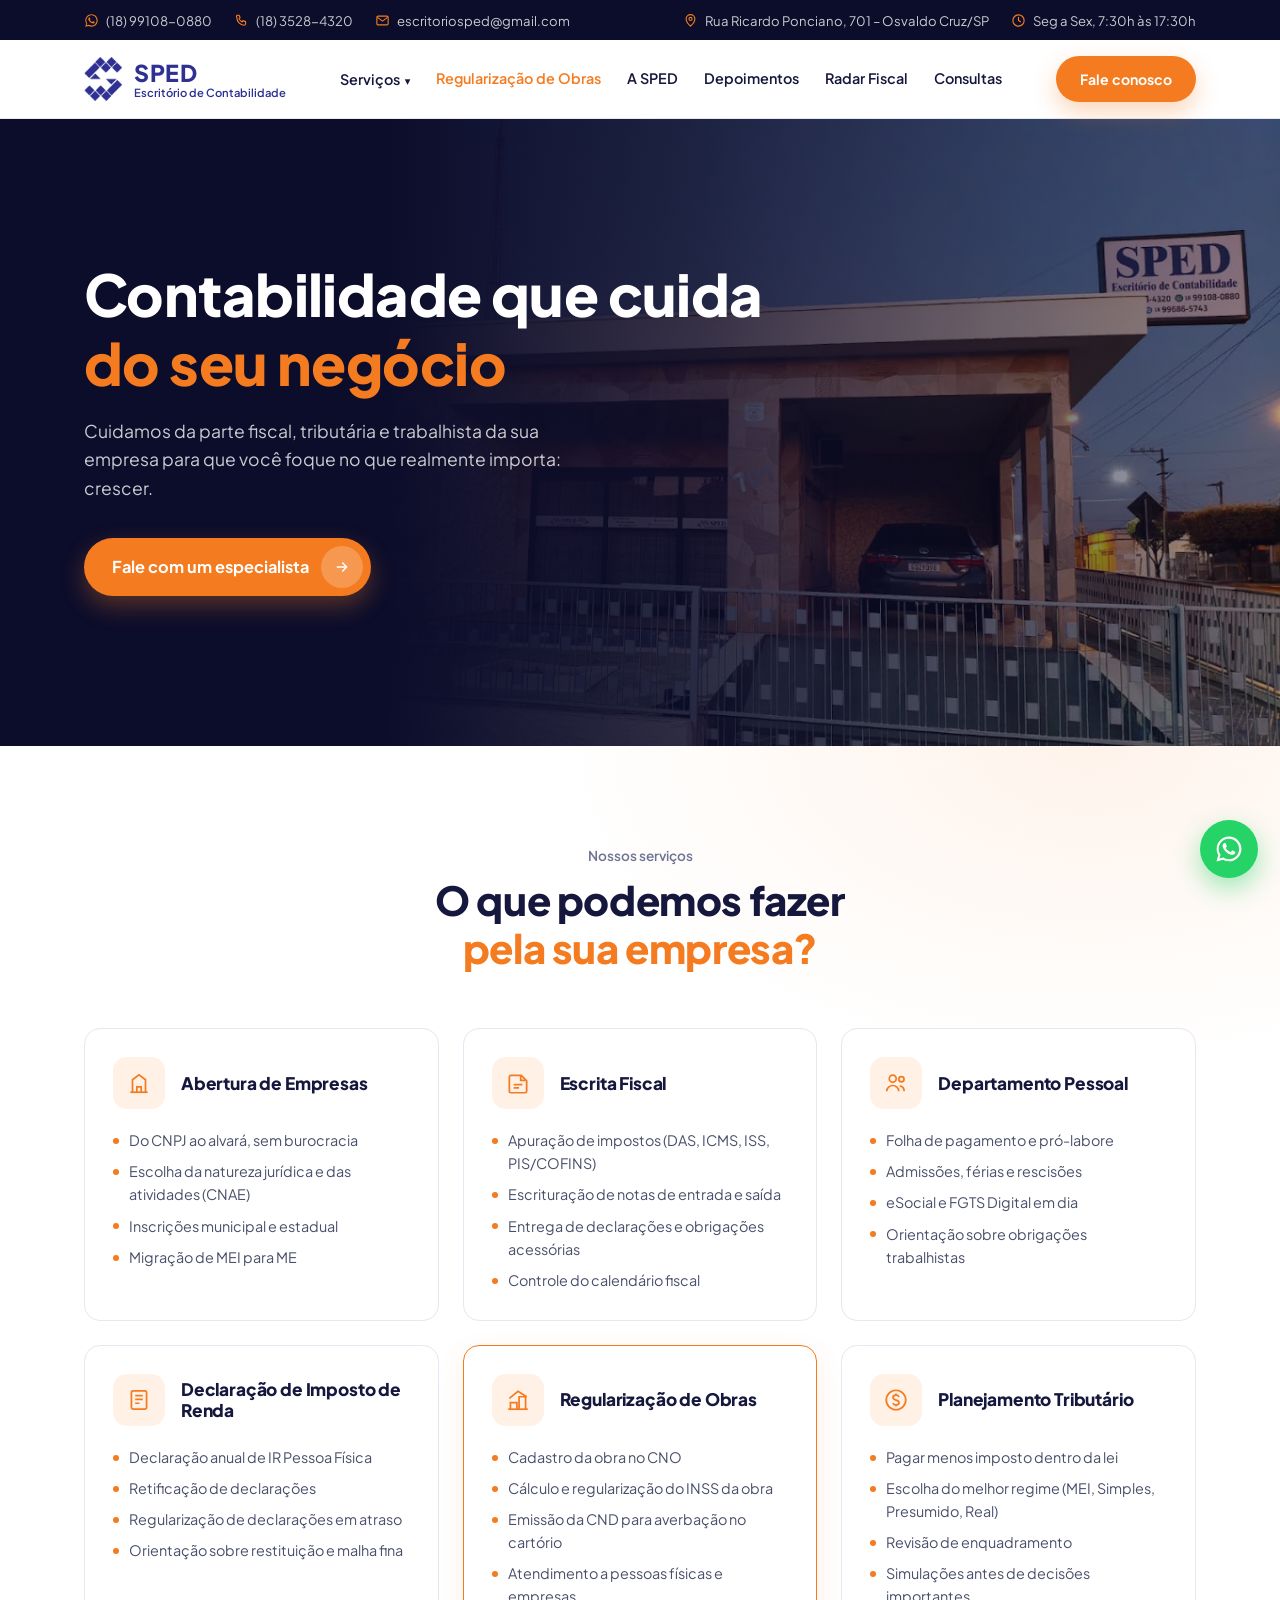
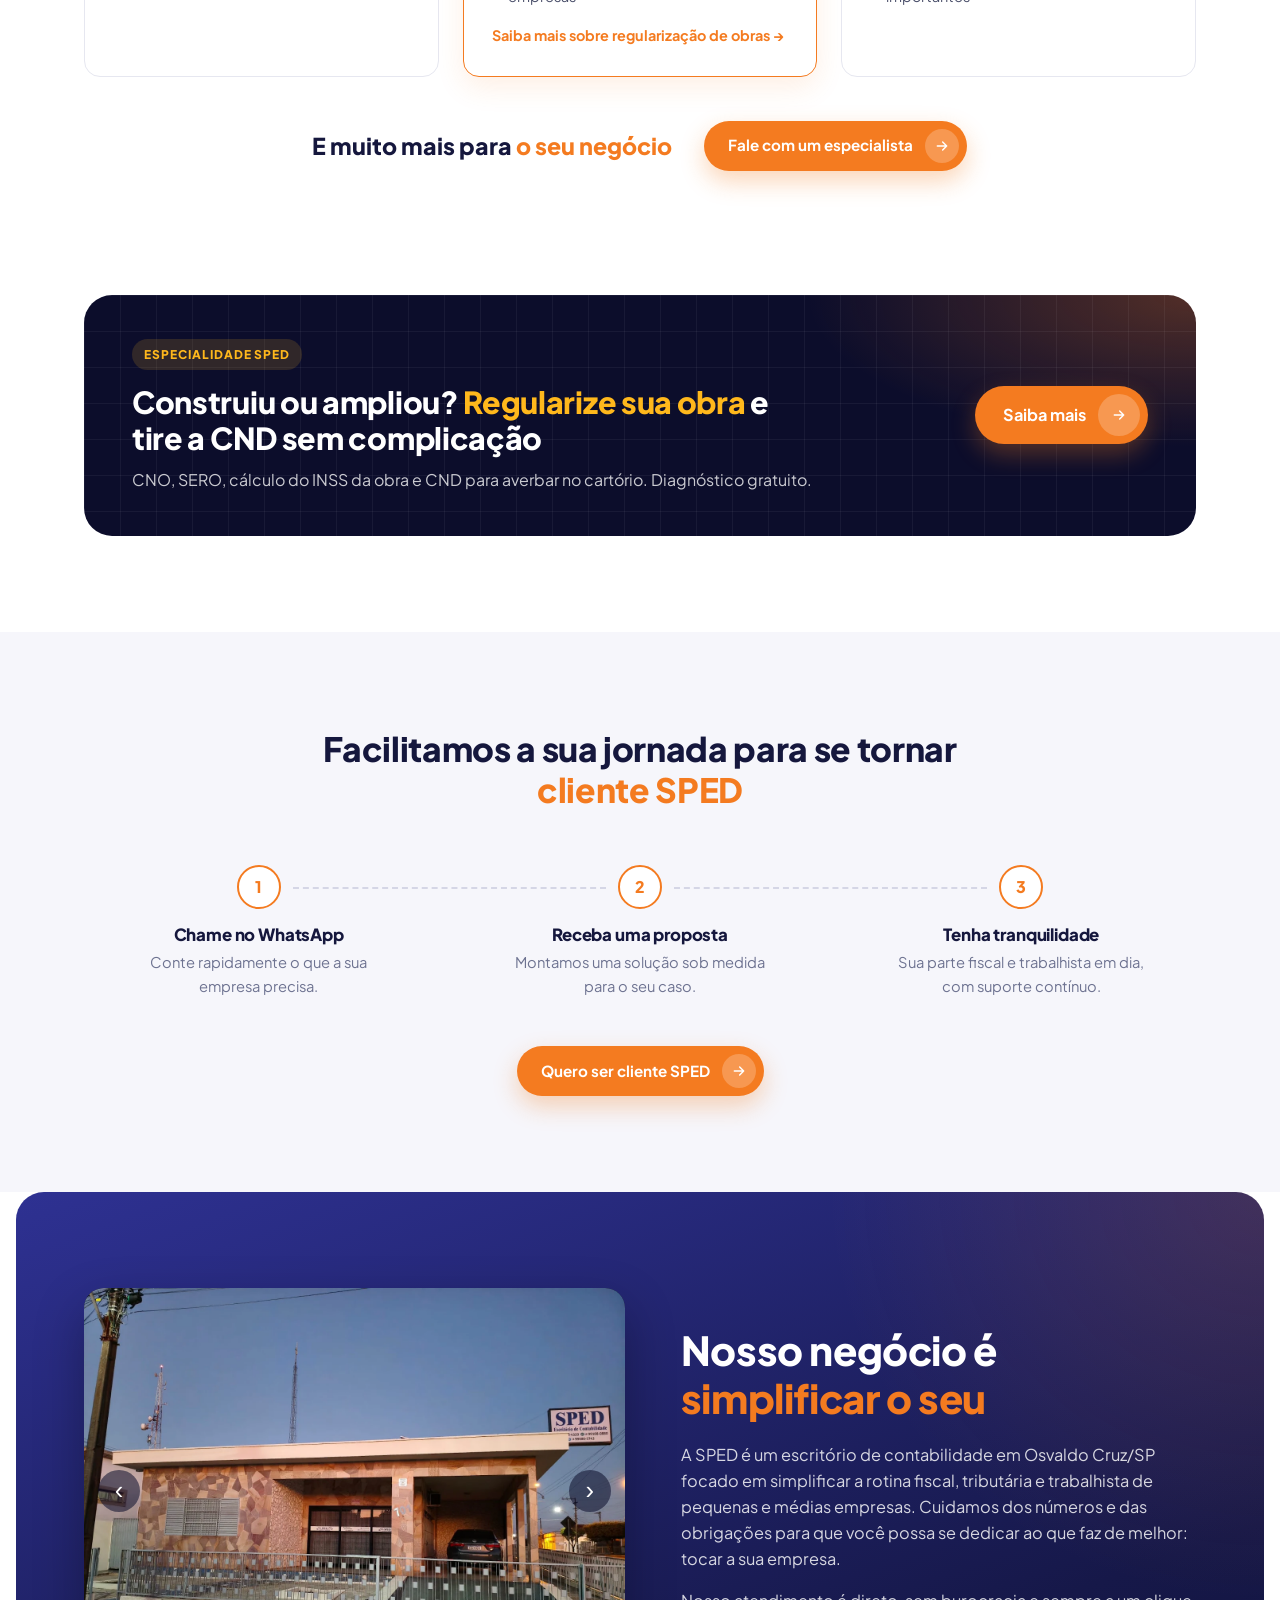
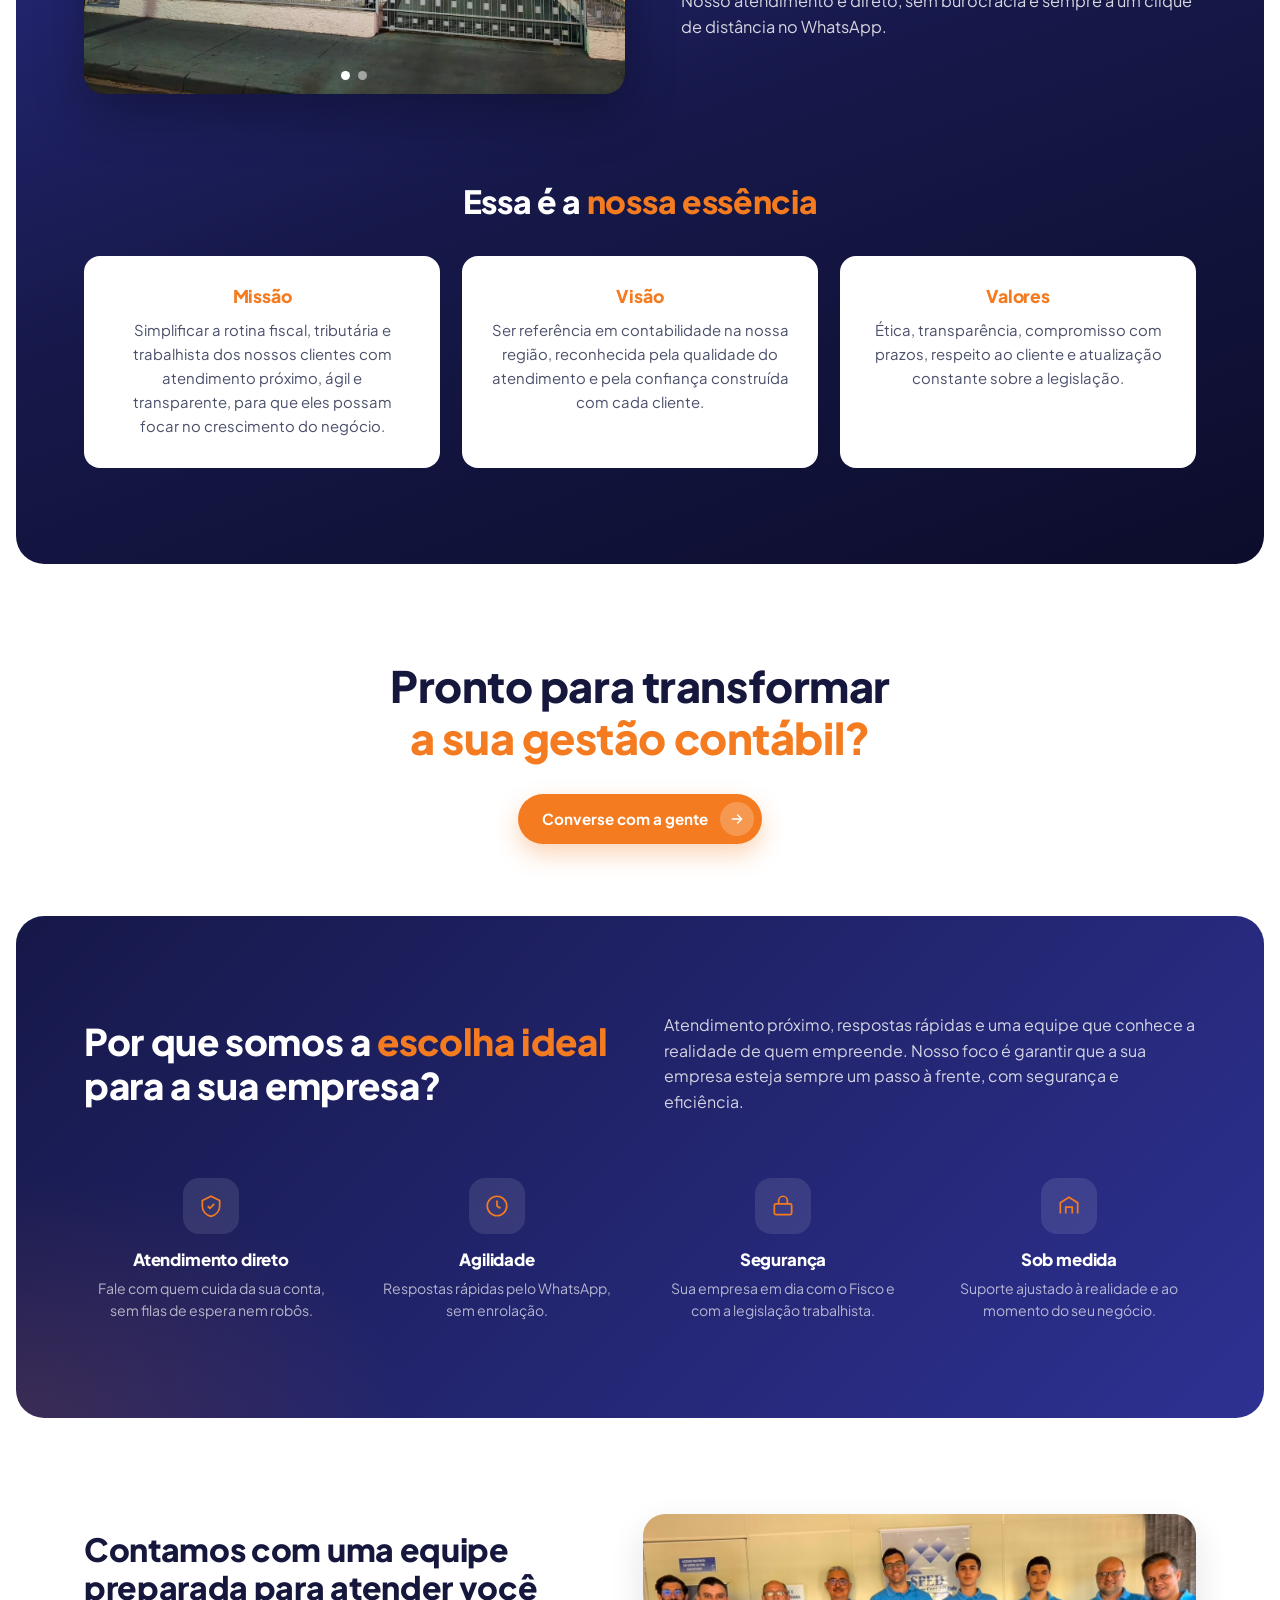
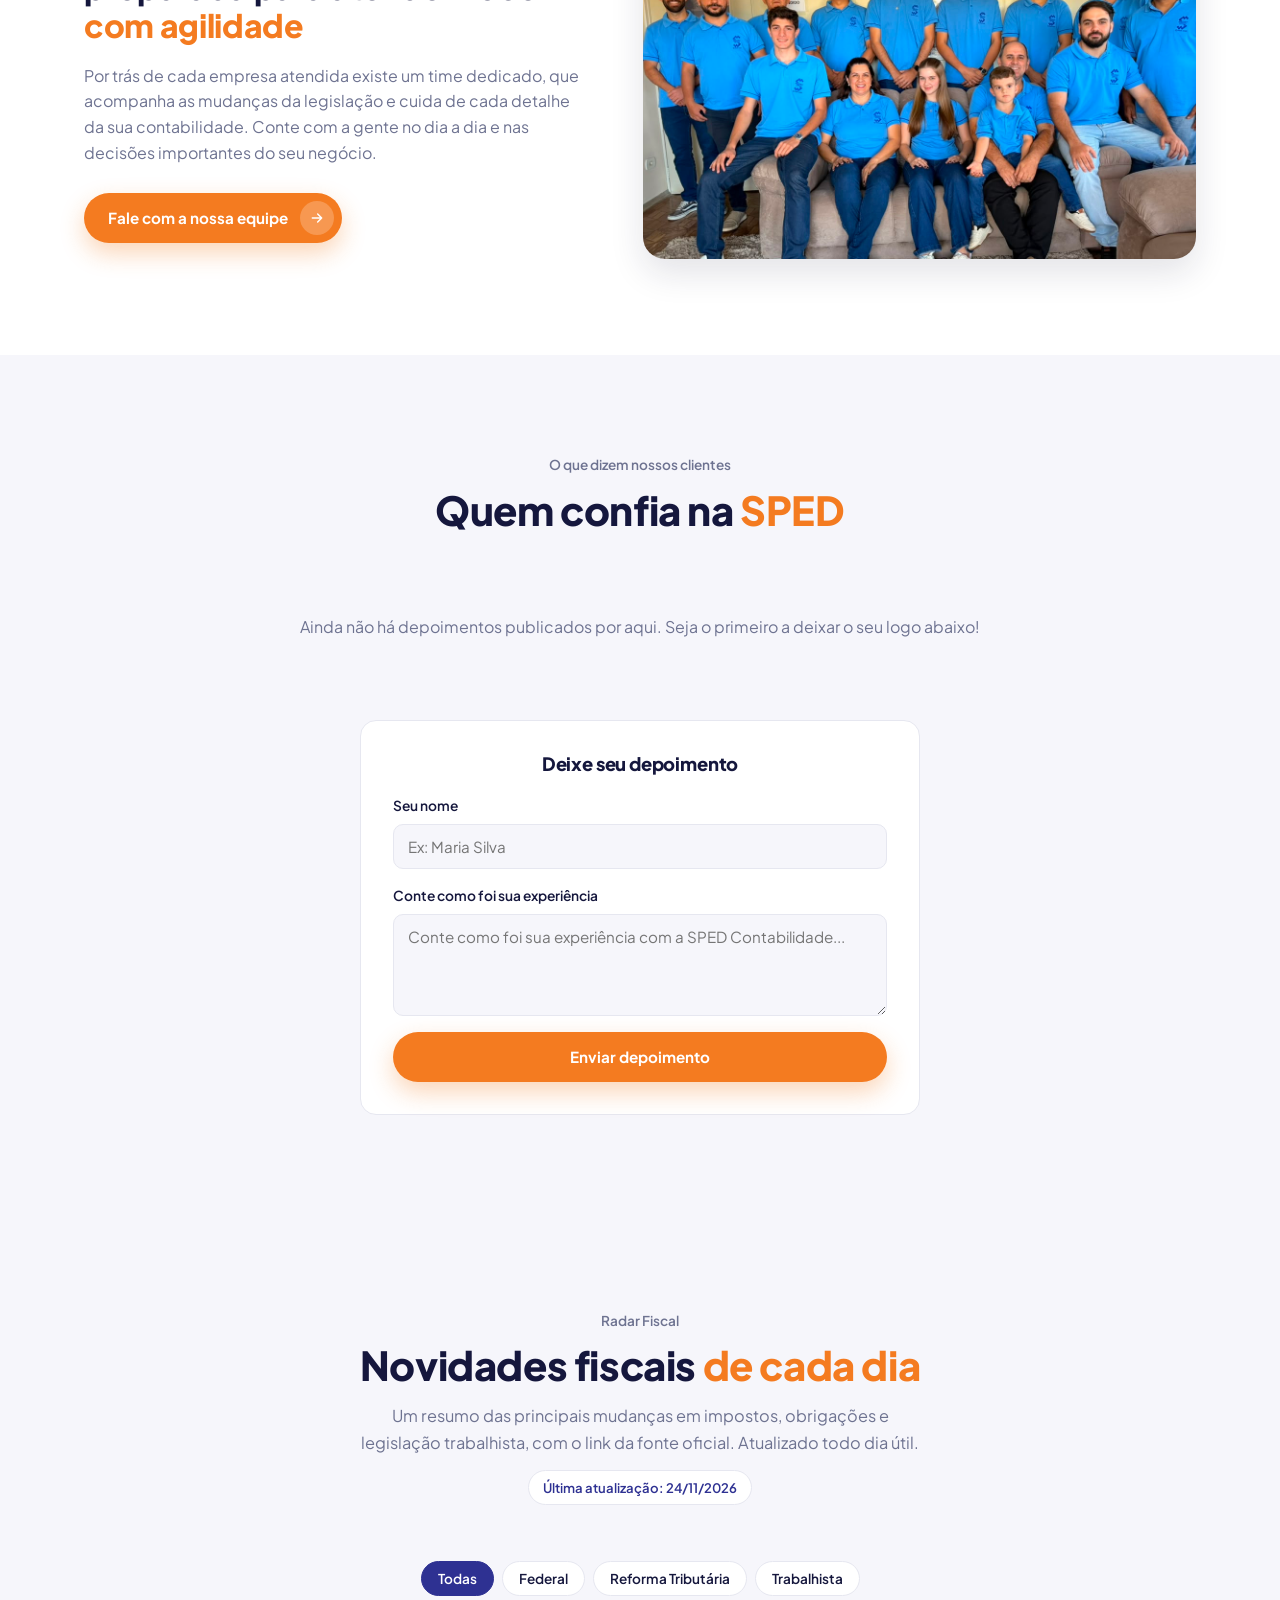
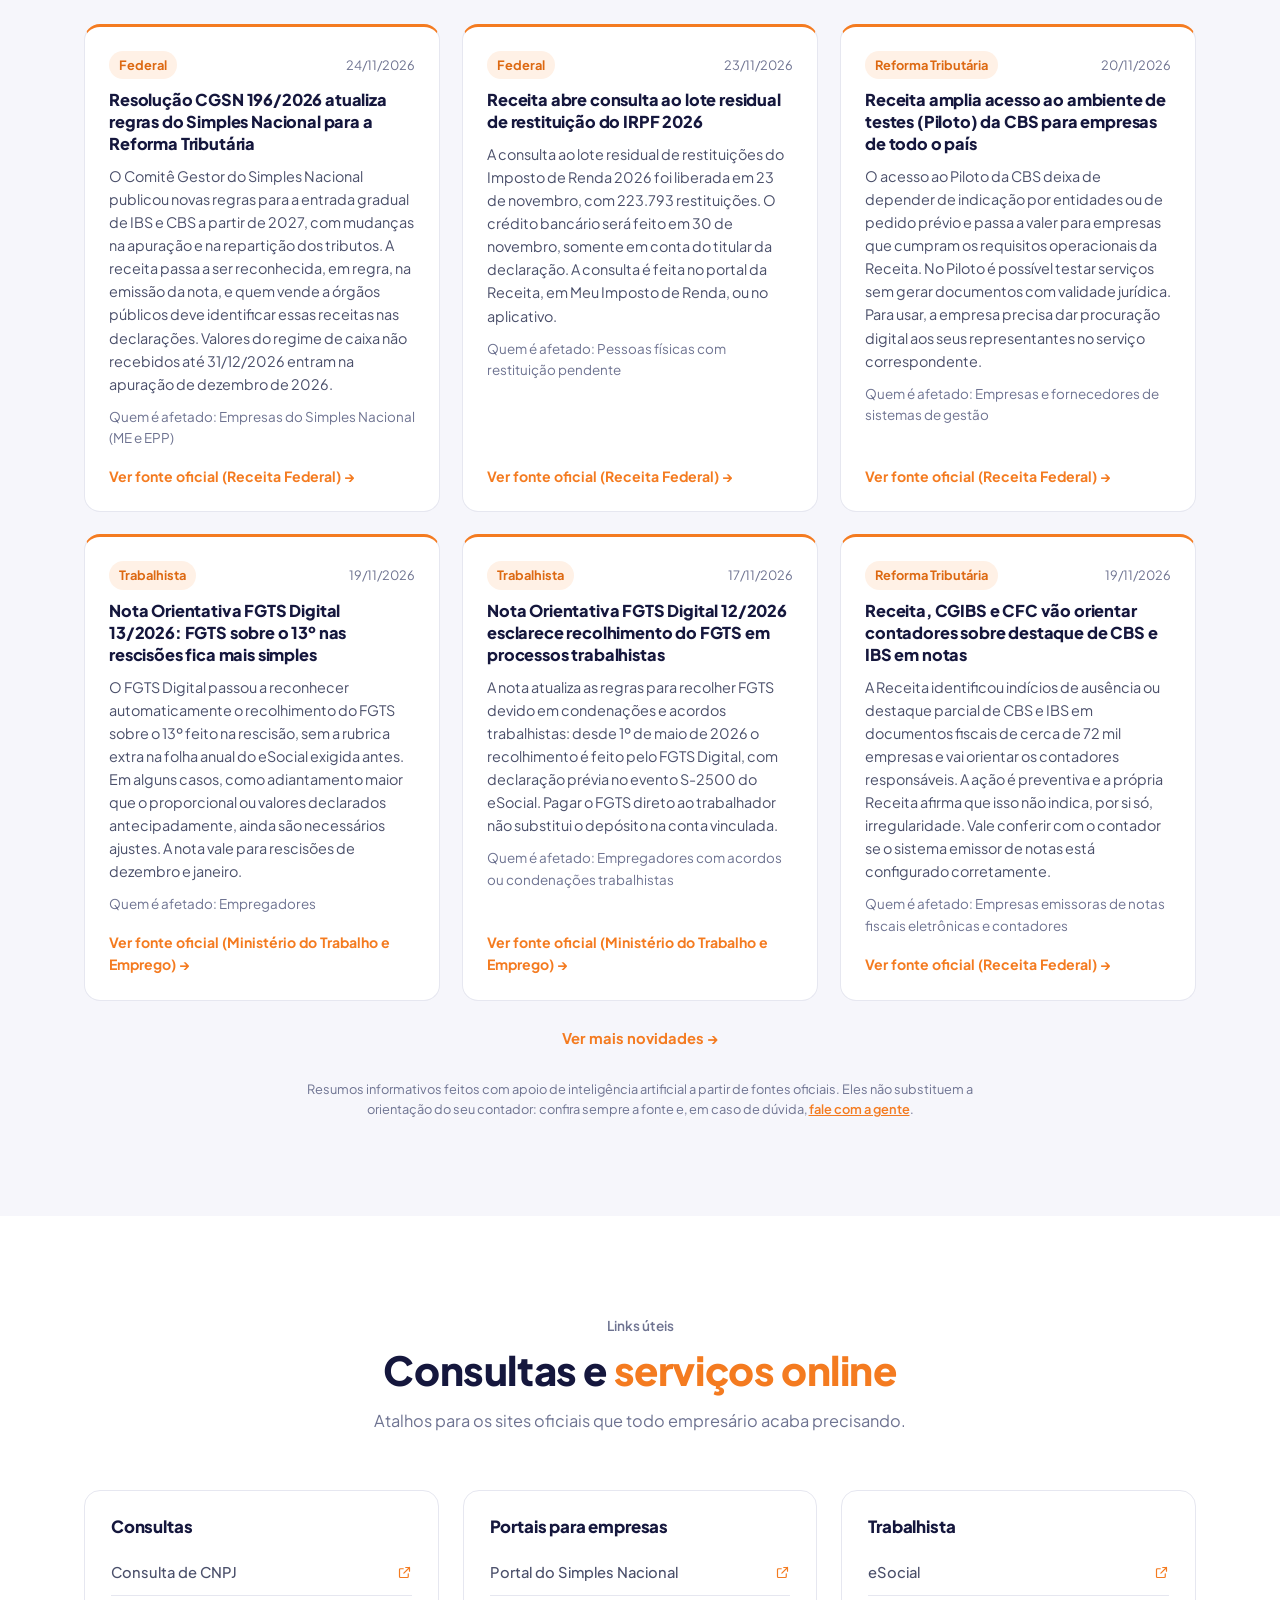
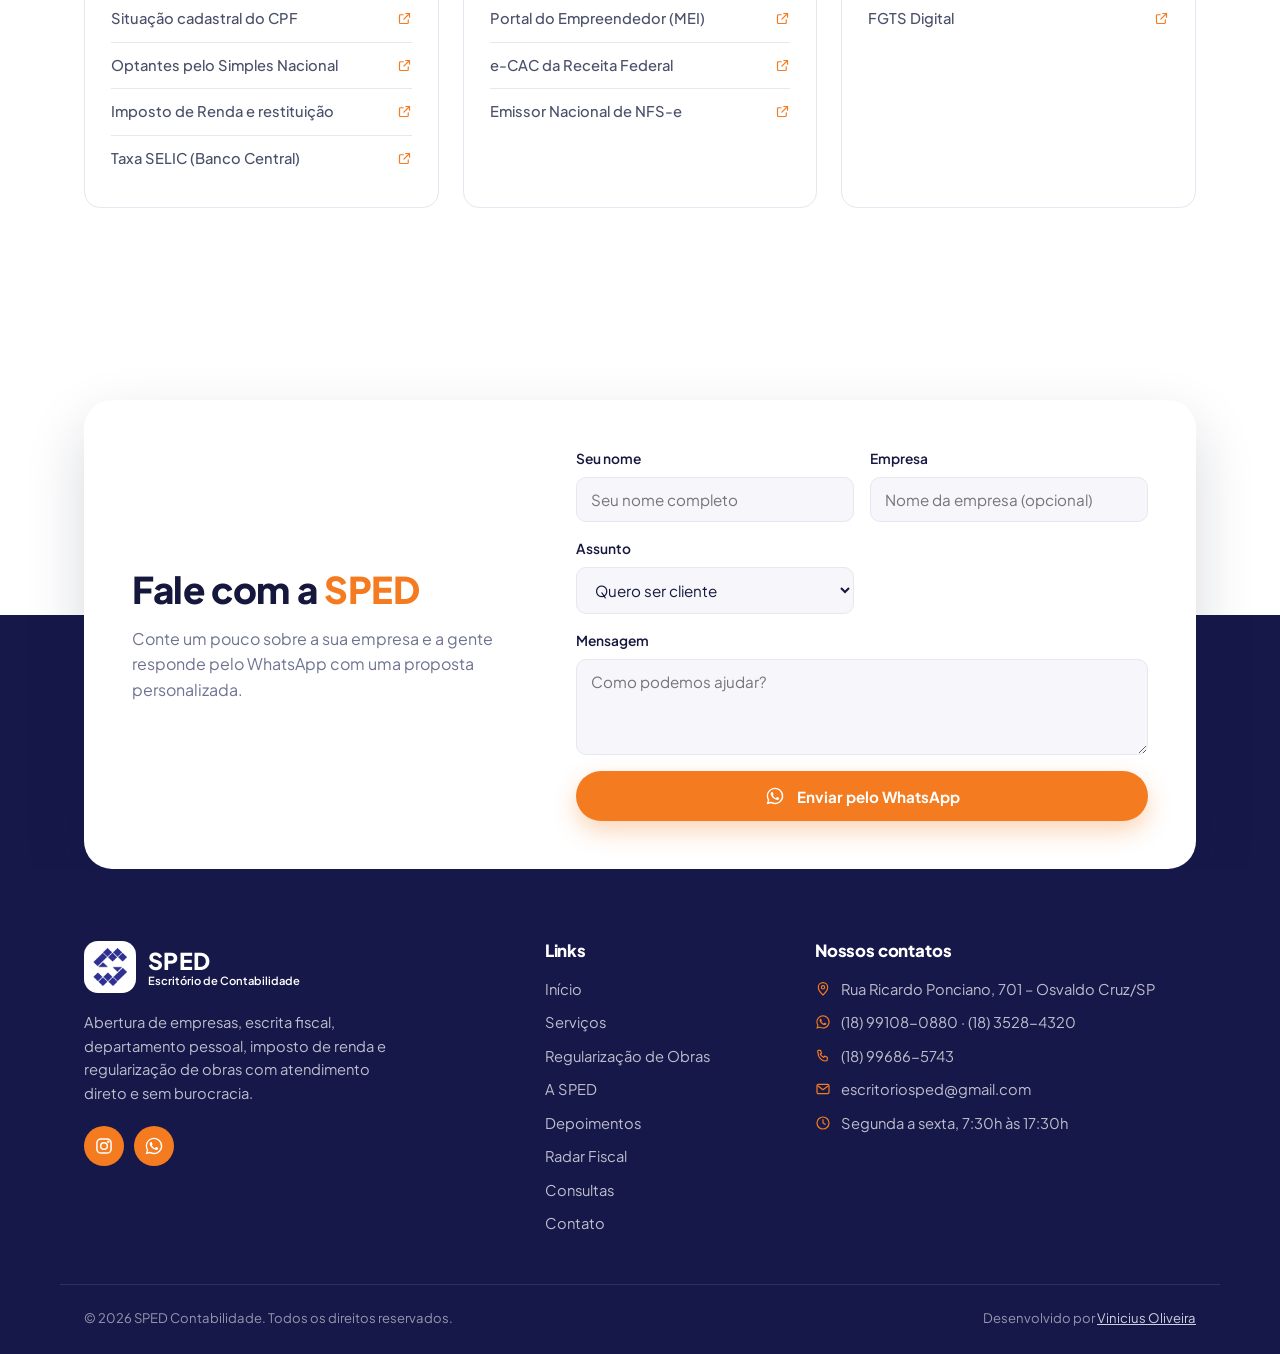
==== commit 903979df: "SEO: canonical, Open Graph, dados da empresa, robots.txt e sitemap Adiciona o que o Google precisa p" ====
--- a/index.html
+++ b/index.html
@@ -8,6 +8,15 @@
   <meta name="description"
     content="SPED Contabilidade: abertura de empresas, escrita fiscal, departamento pessoal, imposto de renda, regularização de obras e planejamento tributário em Osvaldo Cruz/SP, com atendimento direto pelo WhatsApp.">
   <link rel="icon" href="assets/img/favicon.png" type="image/png">
+  <link rel="canonical" href="https://spedcontabilidade.com.br/">
+  <meta name="robots" content="index, follow">
+  <meta property="og:type" content="website">
+  <meta property="og:locale" content="pt_BR">
+  <meta property="og:site_name" content="SPED Contabilidade">
+  <meta property="og:title" content="SPED Contabilidade | Contabilidade em Osvaldo Cruz/SP">
+  <meta property="og:description" content="SPED Contabilidade: abertura de empresas, escrita fiscal, departamento pessoal, imposto de renda, regularização de obras e planejamento tributário em Osvaldo Cruz/SP, com atendimento direto pelo WhatsApp.">
+  <meta property="og:url" content="https://spedcontabilidade.com.br/">
+  <meta property="og:image" content="https://spedcontabilidade.com.br/assets/img/frente-escritorio.png">
   <link rel="preconnect" href="https://fonts.googleapis.com">
   <link rel="preconnect" href="https://fonts.gstatic.com" crossorigin>
   <link href="https://fonts.googleapis.com/css2?family=Plus+Jakarta+Sans:wght@400;500;600;700;800&display=swap"
@@ -69,6 +78,32 @@
   ]
 }
 </script>
+  <script type="application/ld+json">
+{
+  "@context": "https://schema.org",
+  "@type": "AccountingService",
+  "name": "SPED Contabilidade",
+  "url": "https://spedcontabilidade.com.br/",
+  "logo": "https://spedcontabilidade.com.br/assets/img/logo-original-transparent.png",
+  "image": "https://spedcontabilidade.com.br/assets/img/frente-escritorio.png",
+  "telephone": "+55 18 99108-0880",
+  "address": {
+    "@type": "PostalAddress",
+    "streetAddress": "Rua Ricardo Ponciano, 701",
+    "addressLocality": "Osvaldo Cruz",
+    "addressRegion": "SP",
+    "addressCountry": "BR"
+  },
+  "areaServed": "Osvaldo Cruz/SP e região",
+  "openingHoursSpecification": [{
+    "@type": "OpeningHoursSpecification",
+    "dayOfWeek": ["Monday", "Tuesday", "Wednesday", "Thursday", "Friday"],
+    "opens": "07:30",
+    "closes": "17:30"
+  }],
+  "sameAs": ["https://www.instagram.com/sped.contabilidade/"]
+}
+  </script>
 </head>
 
 <body>
